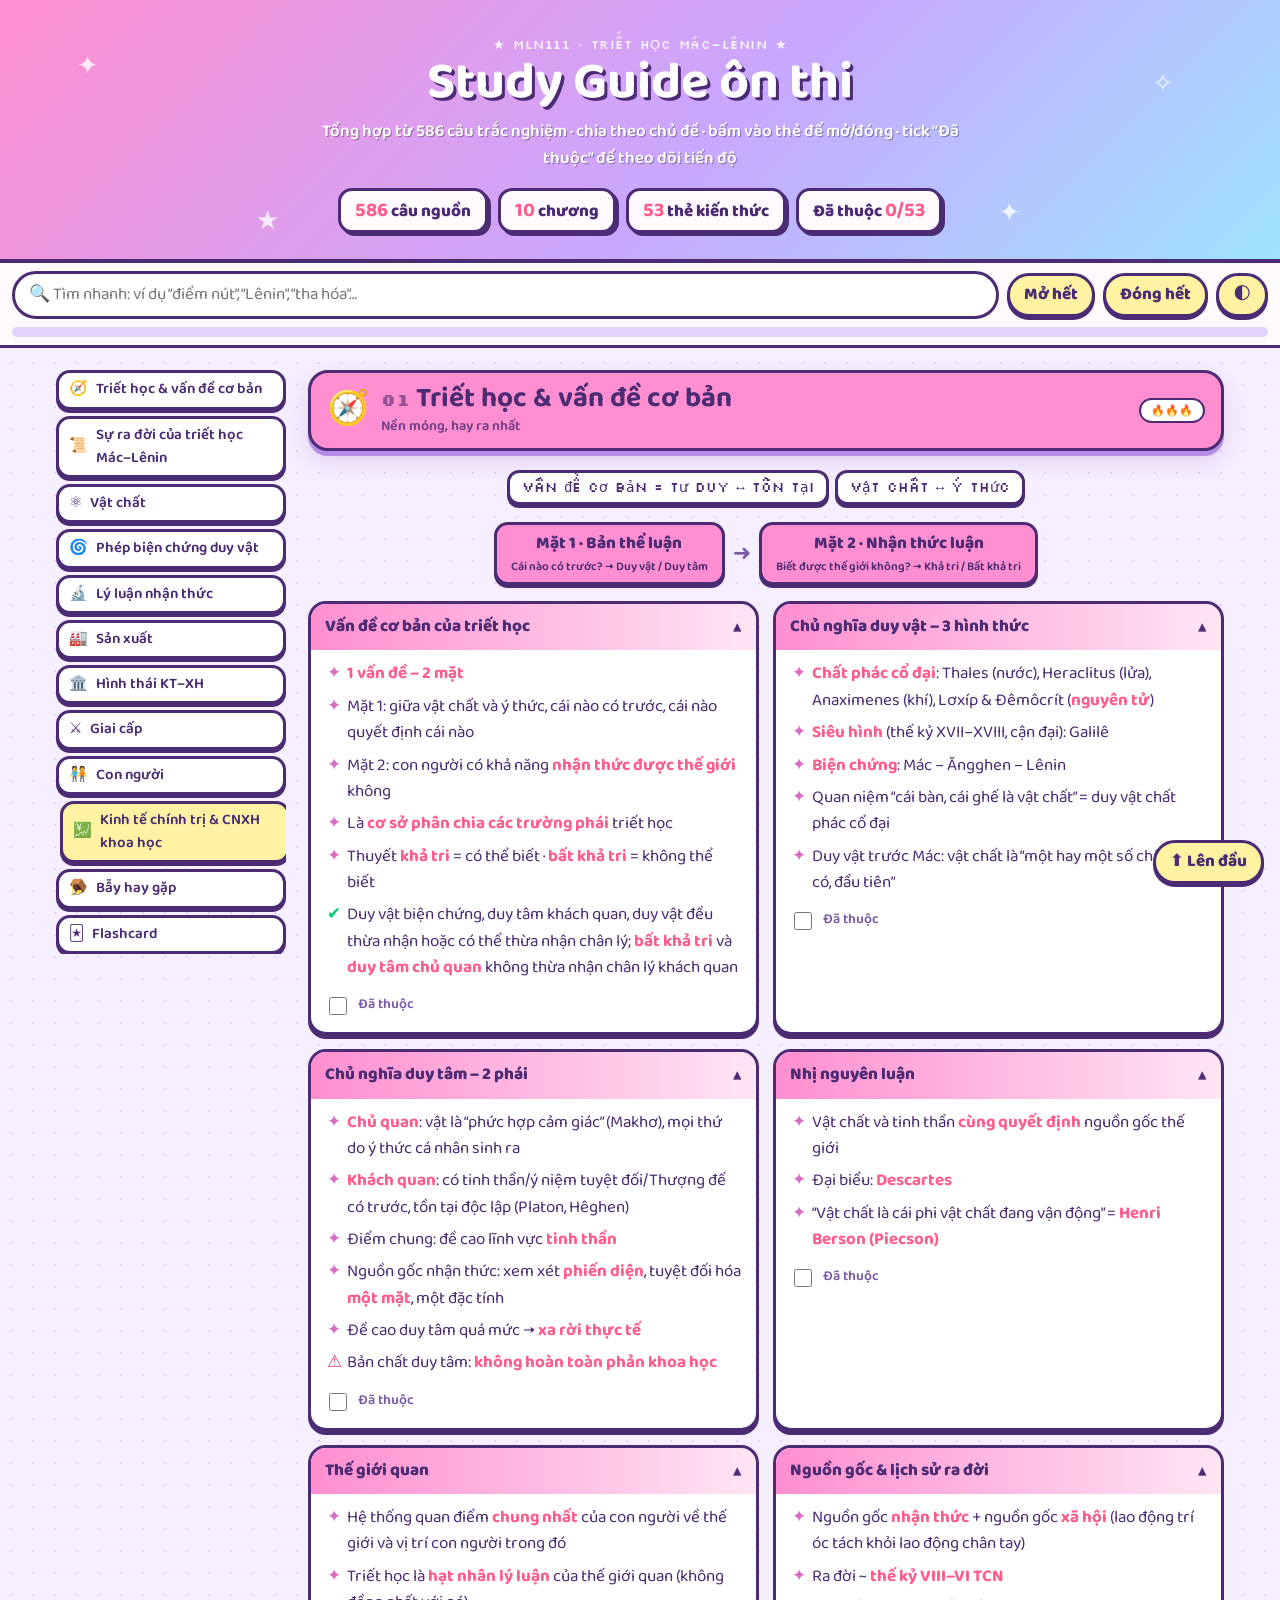
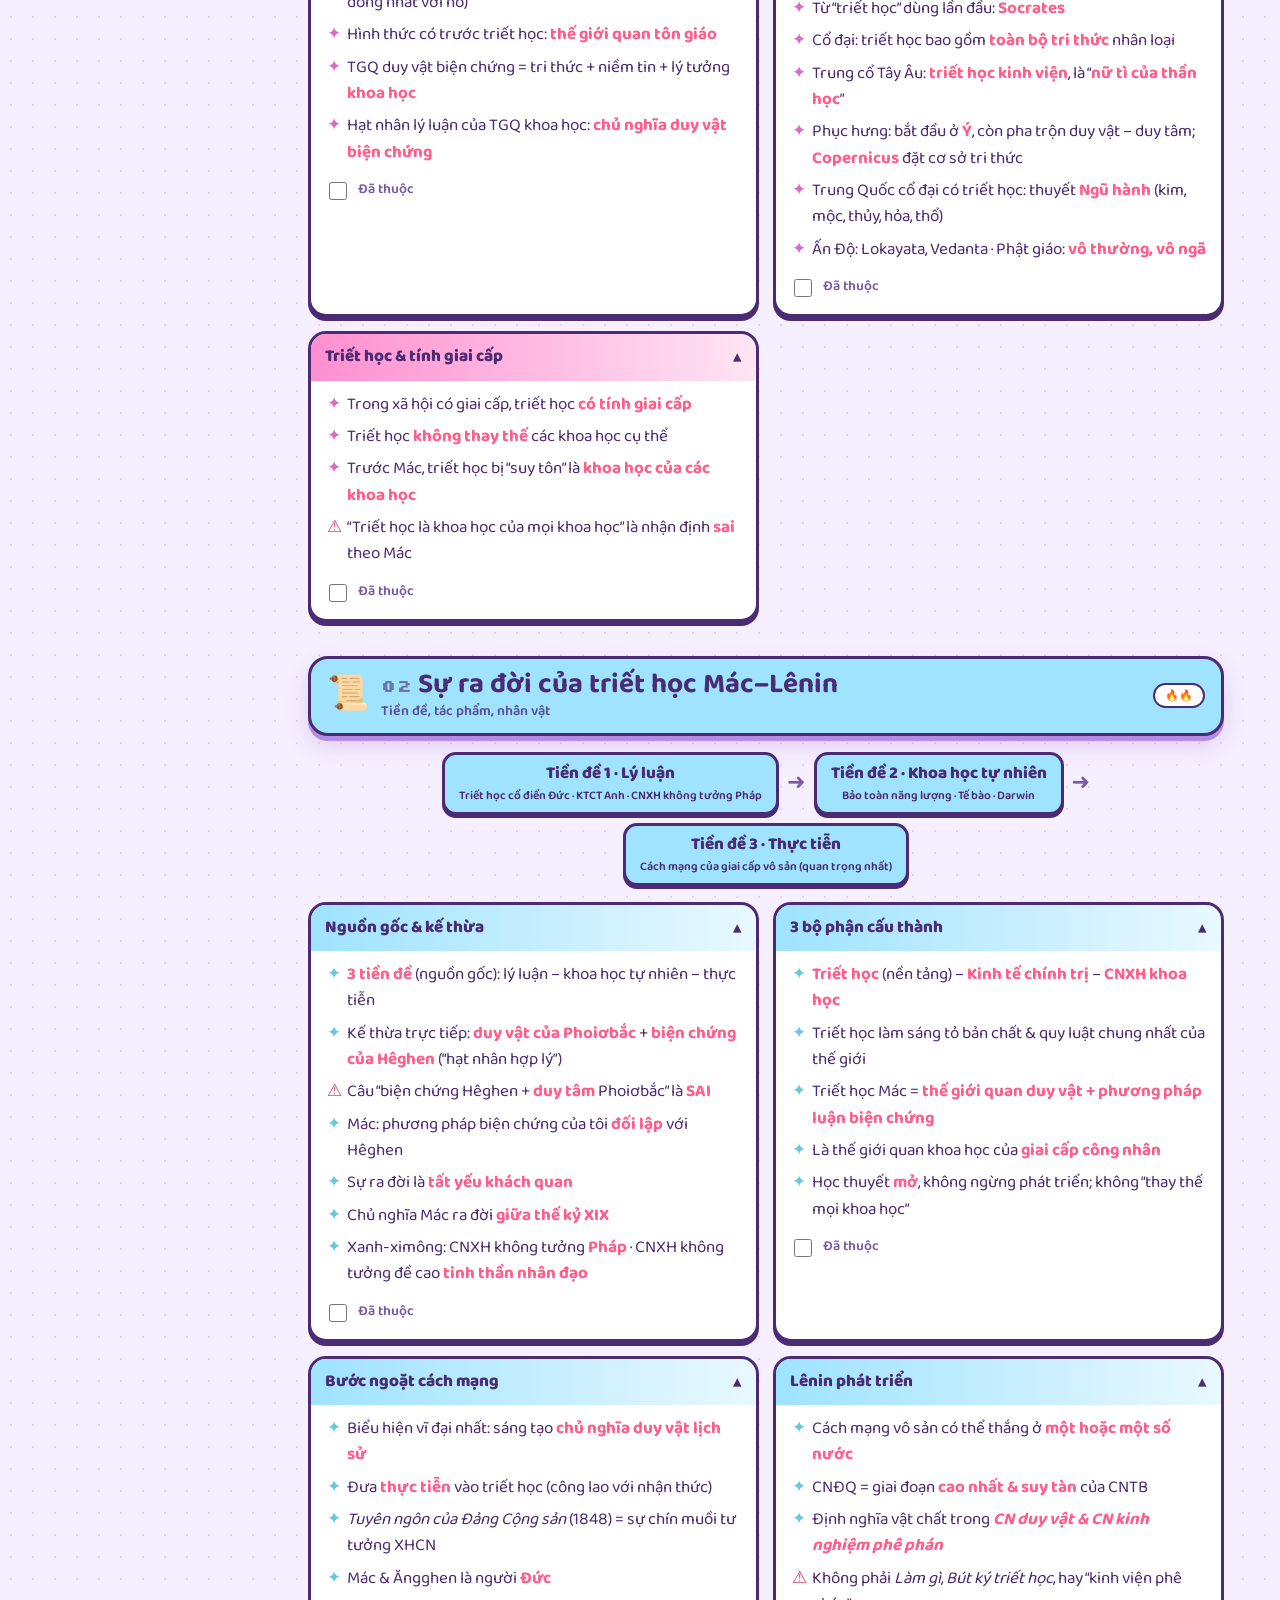
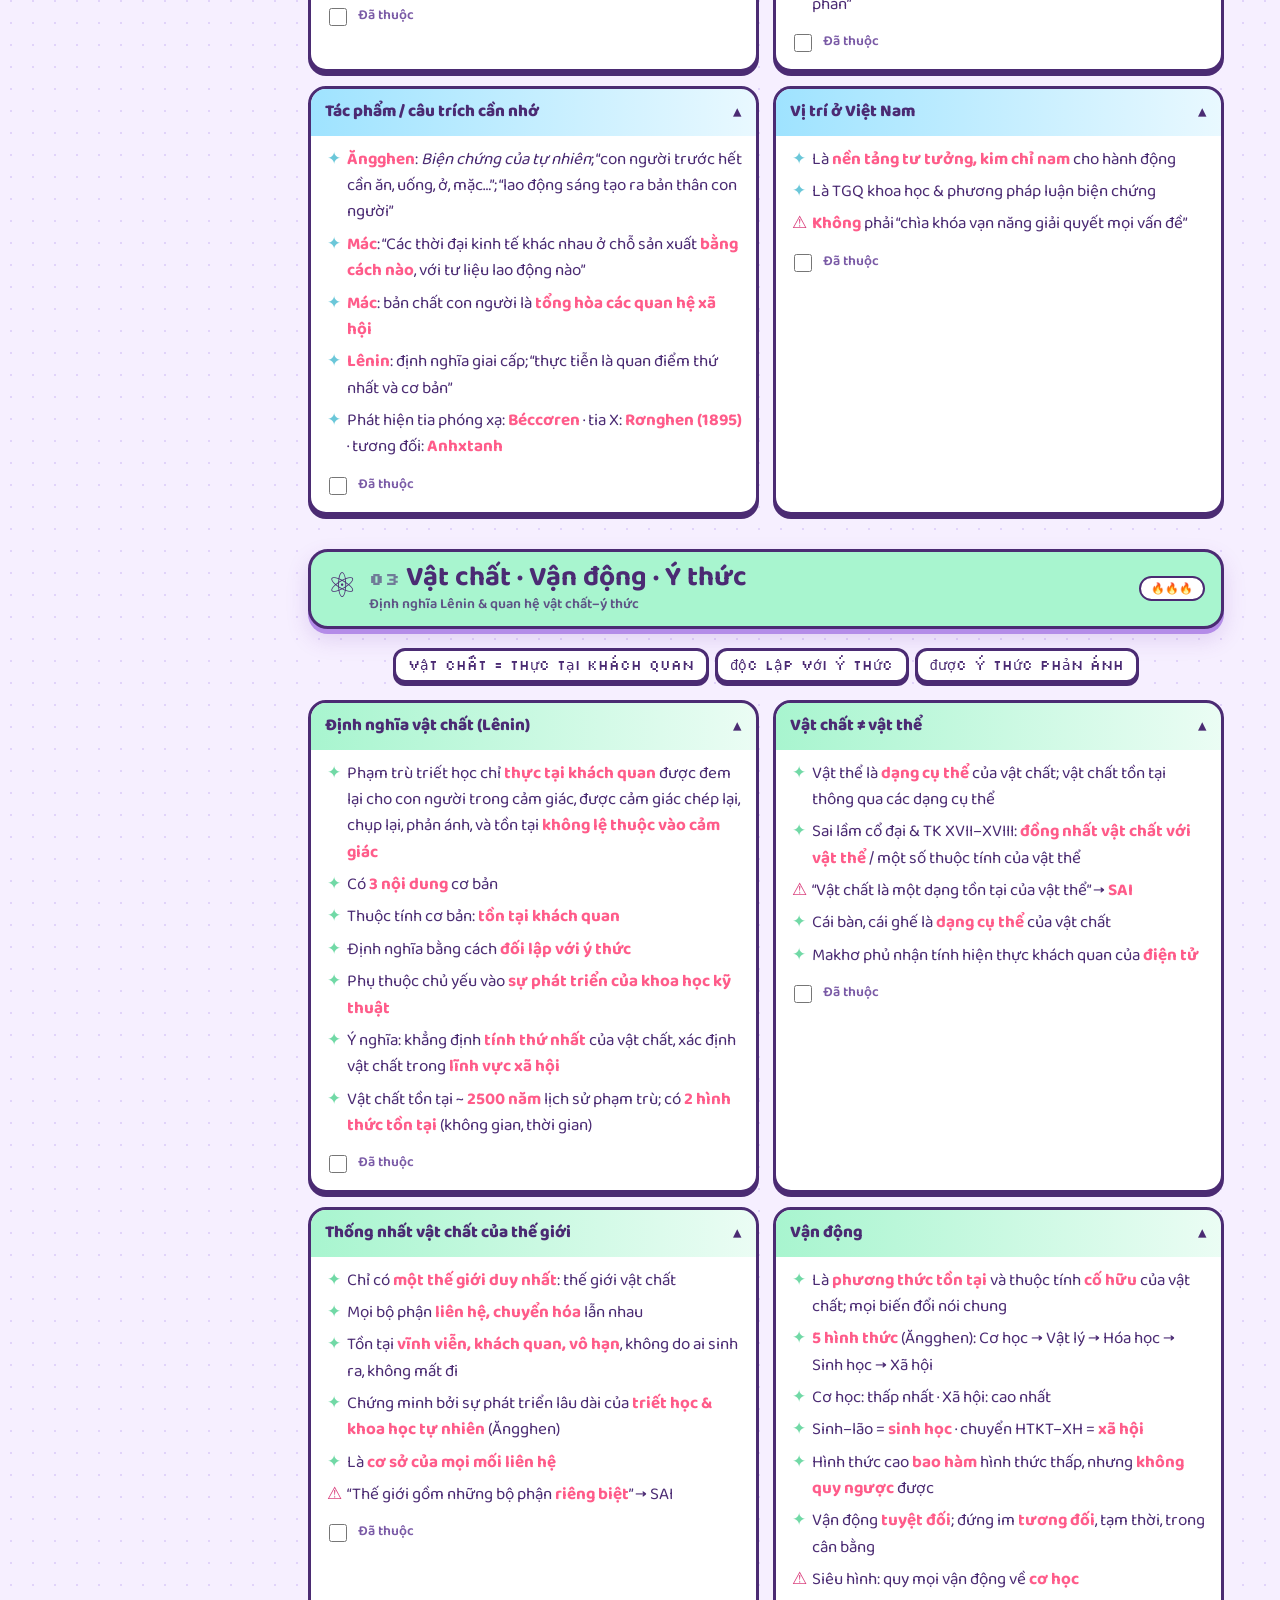
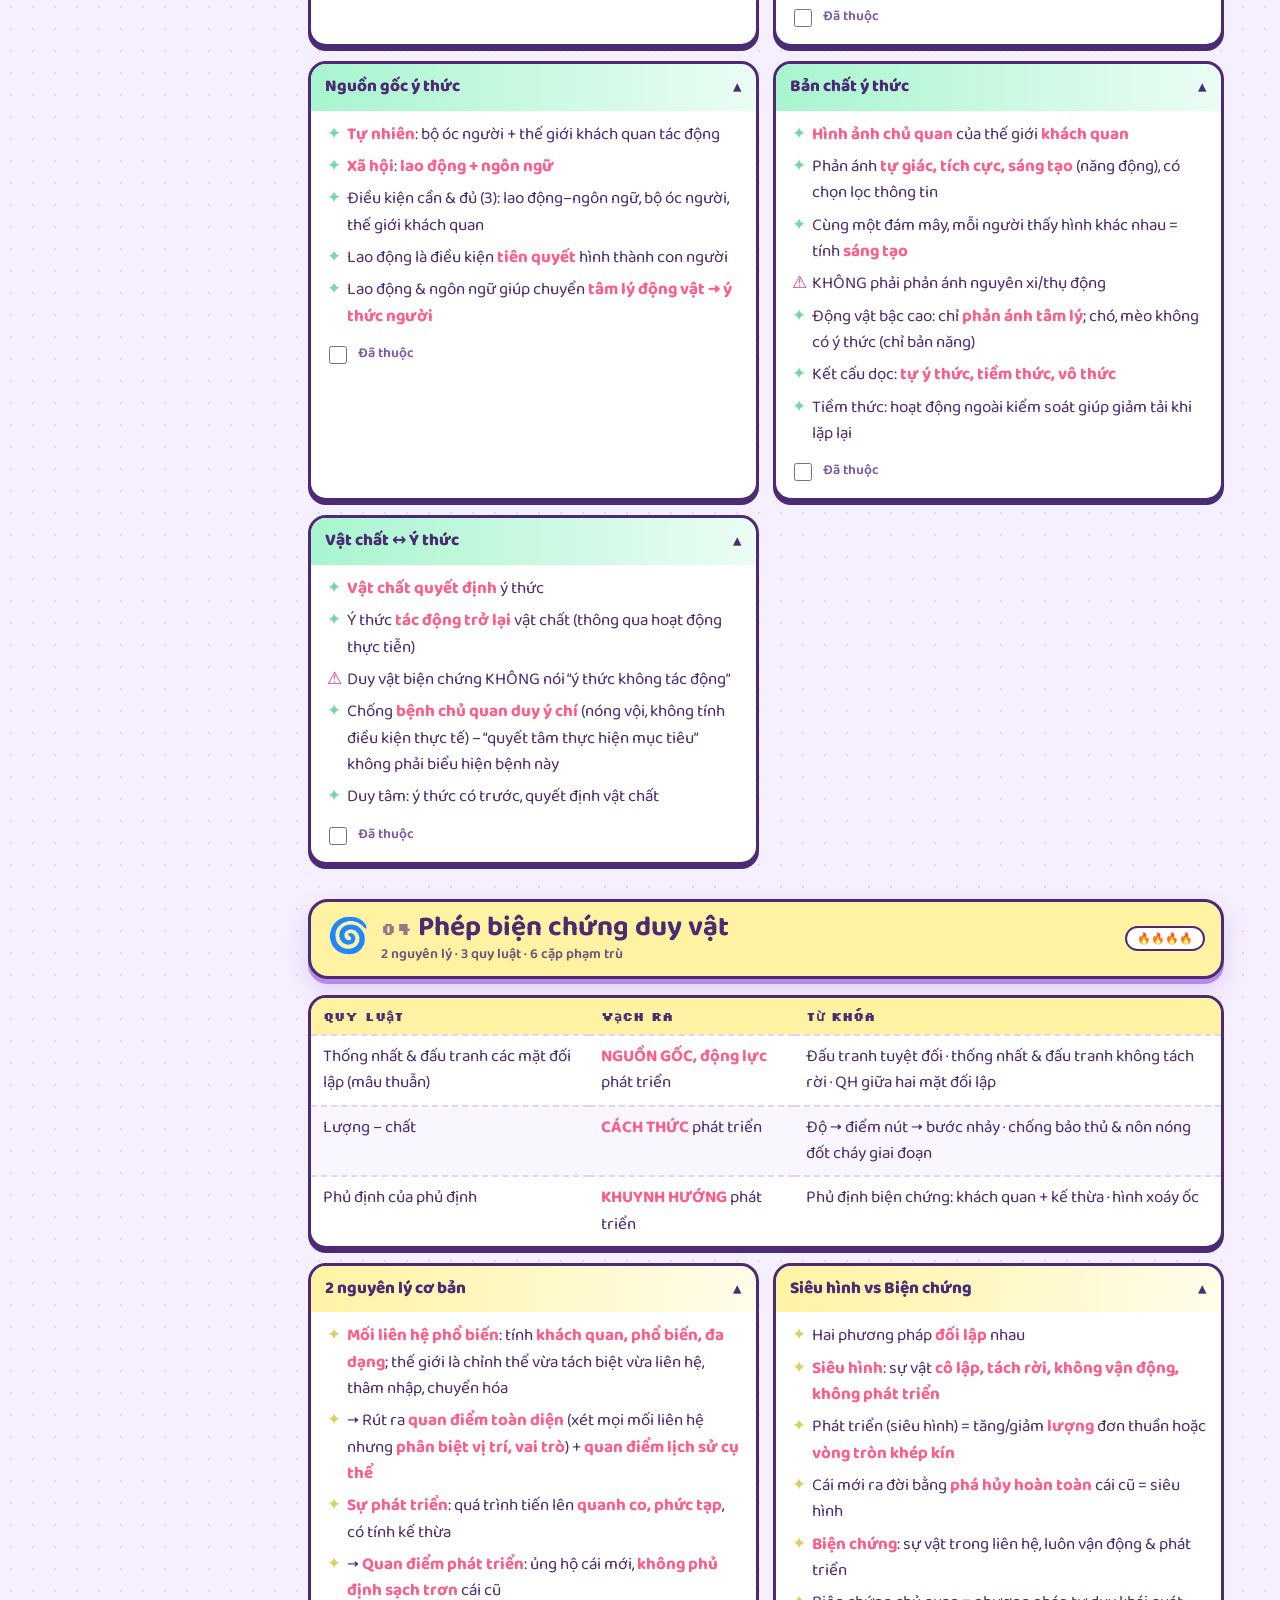
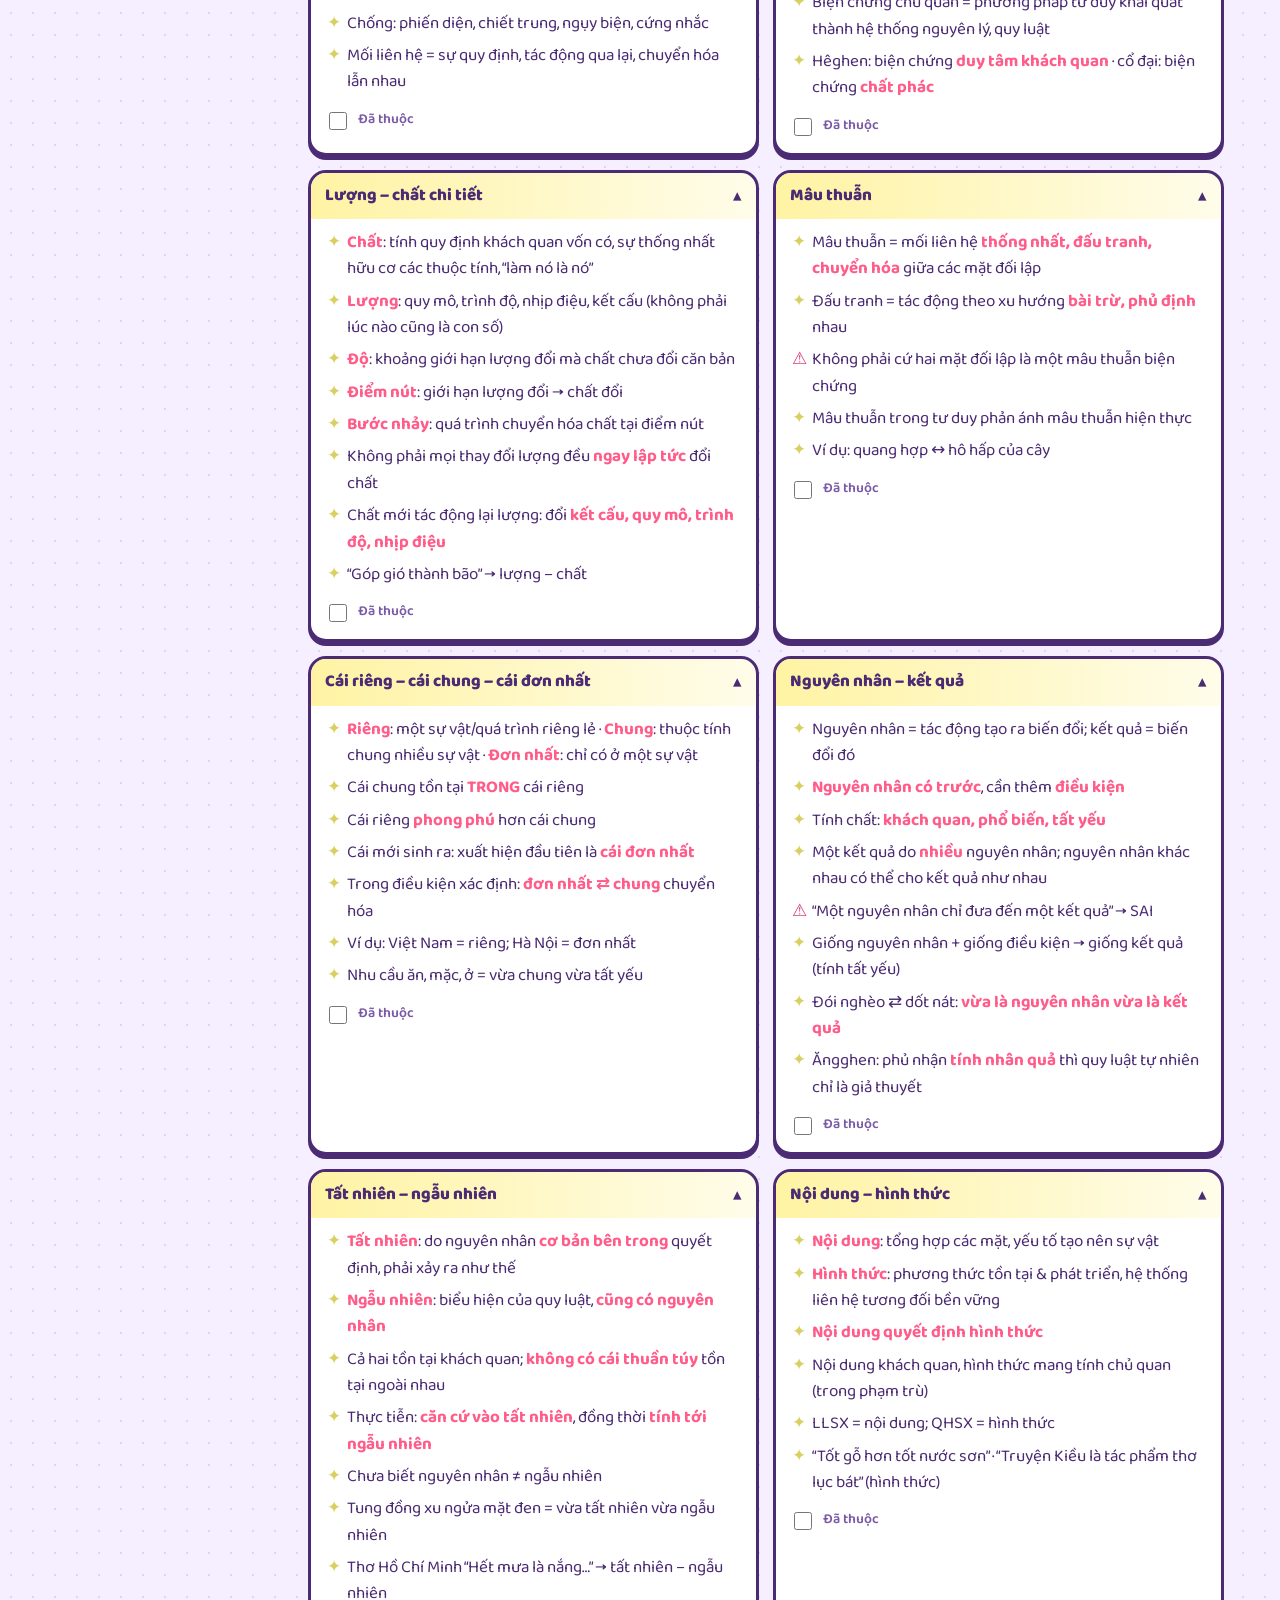
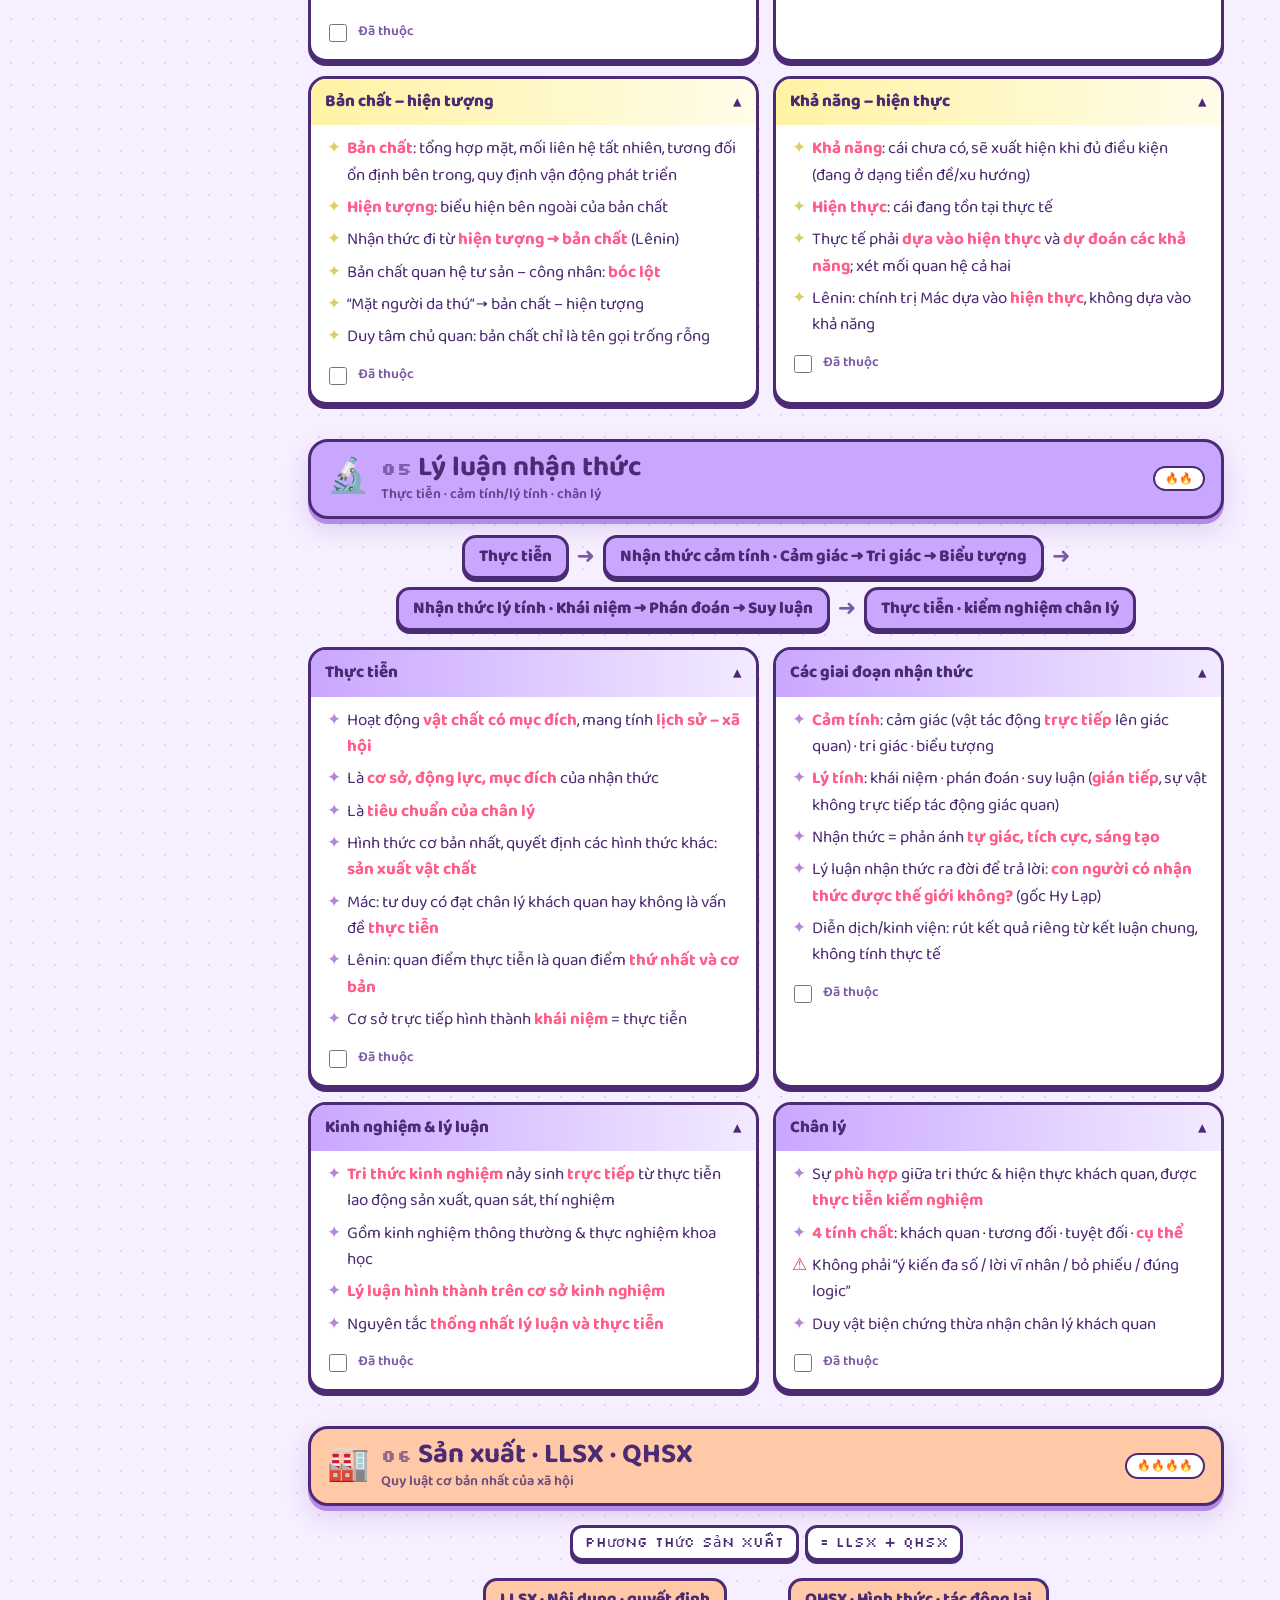
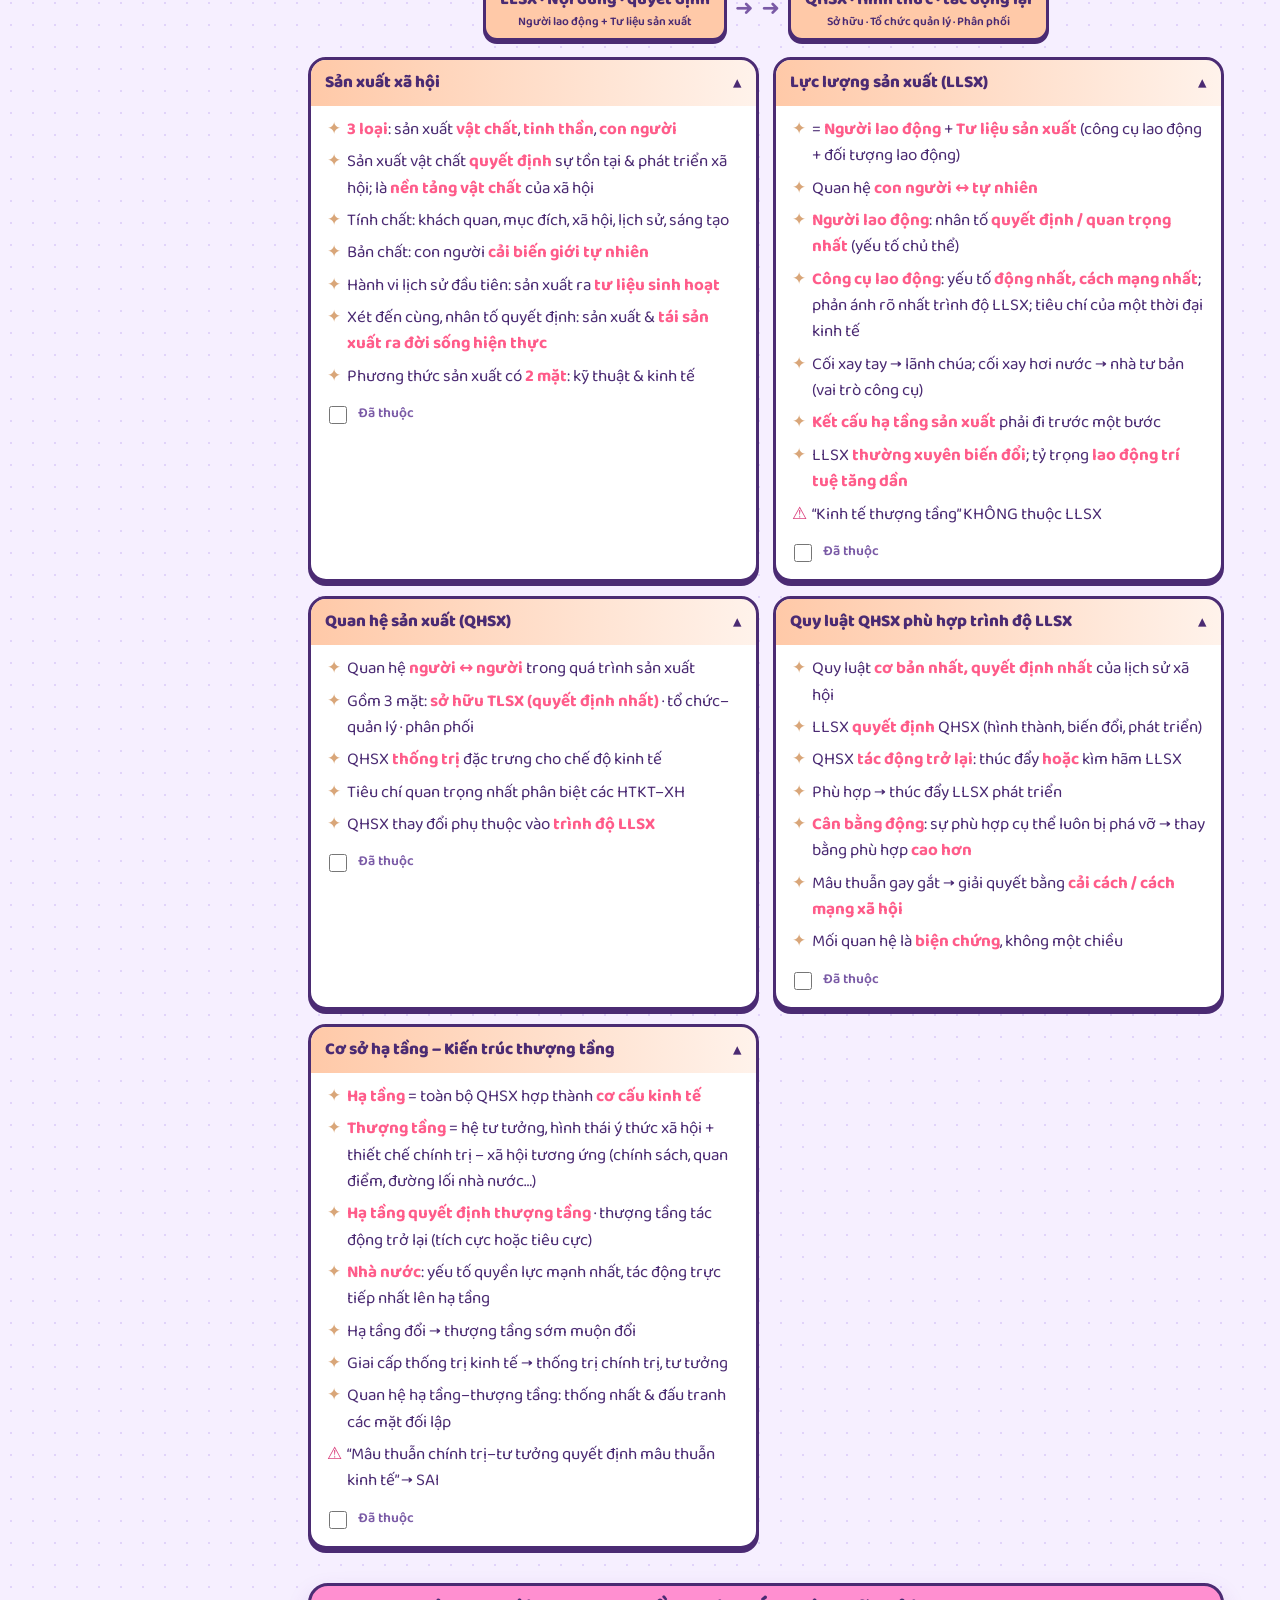
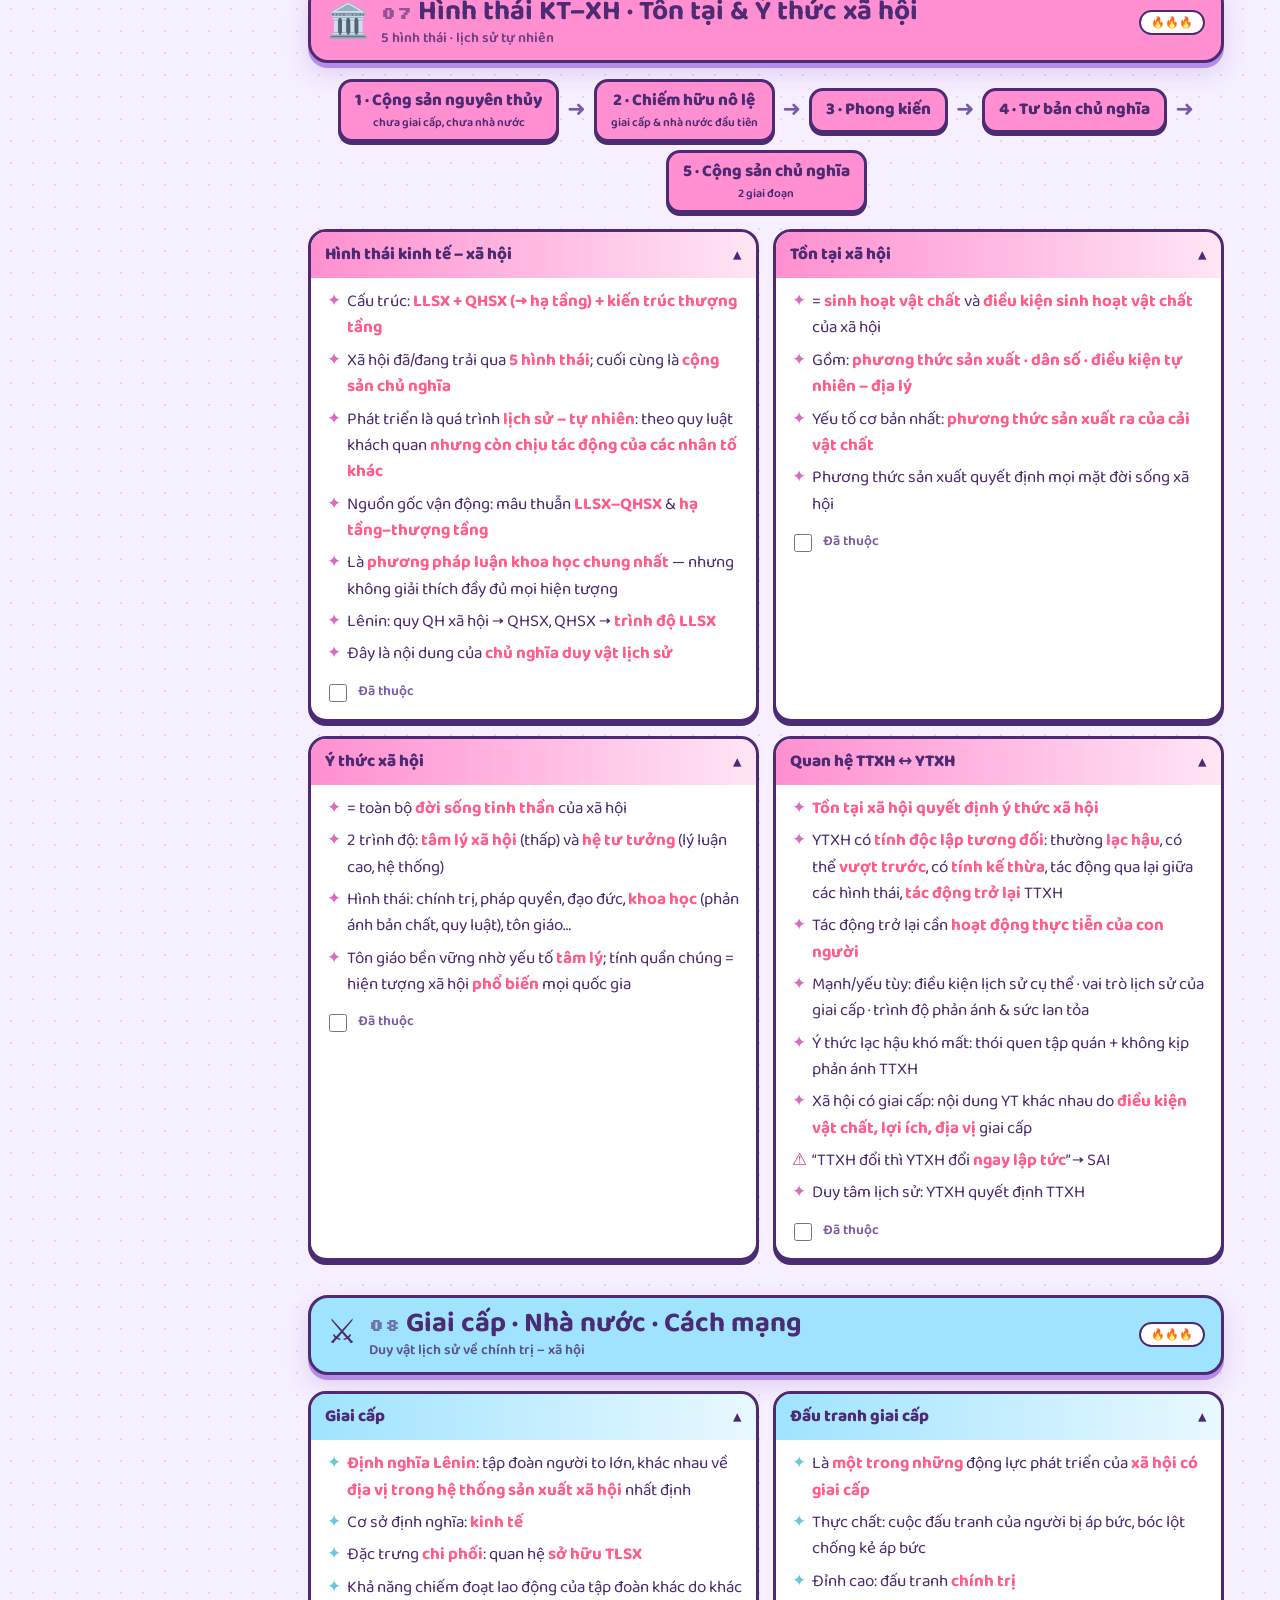
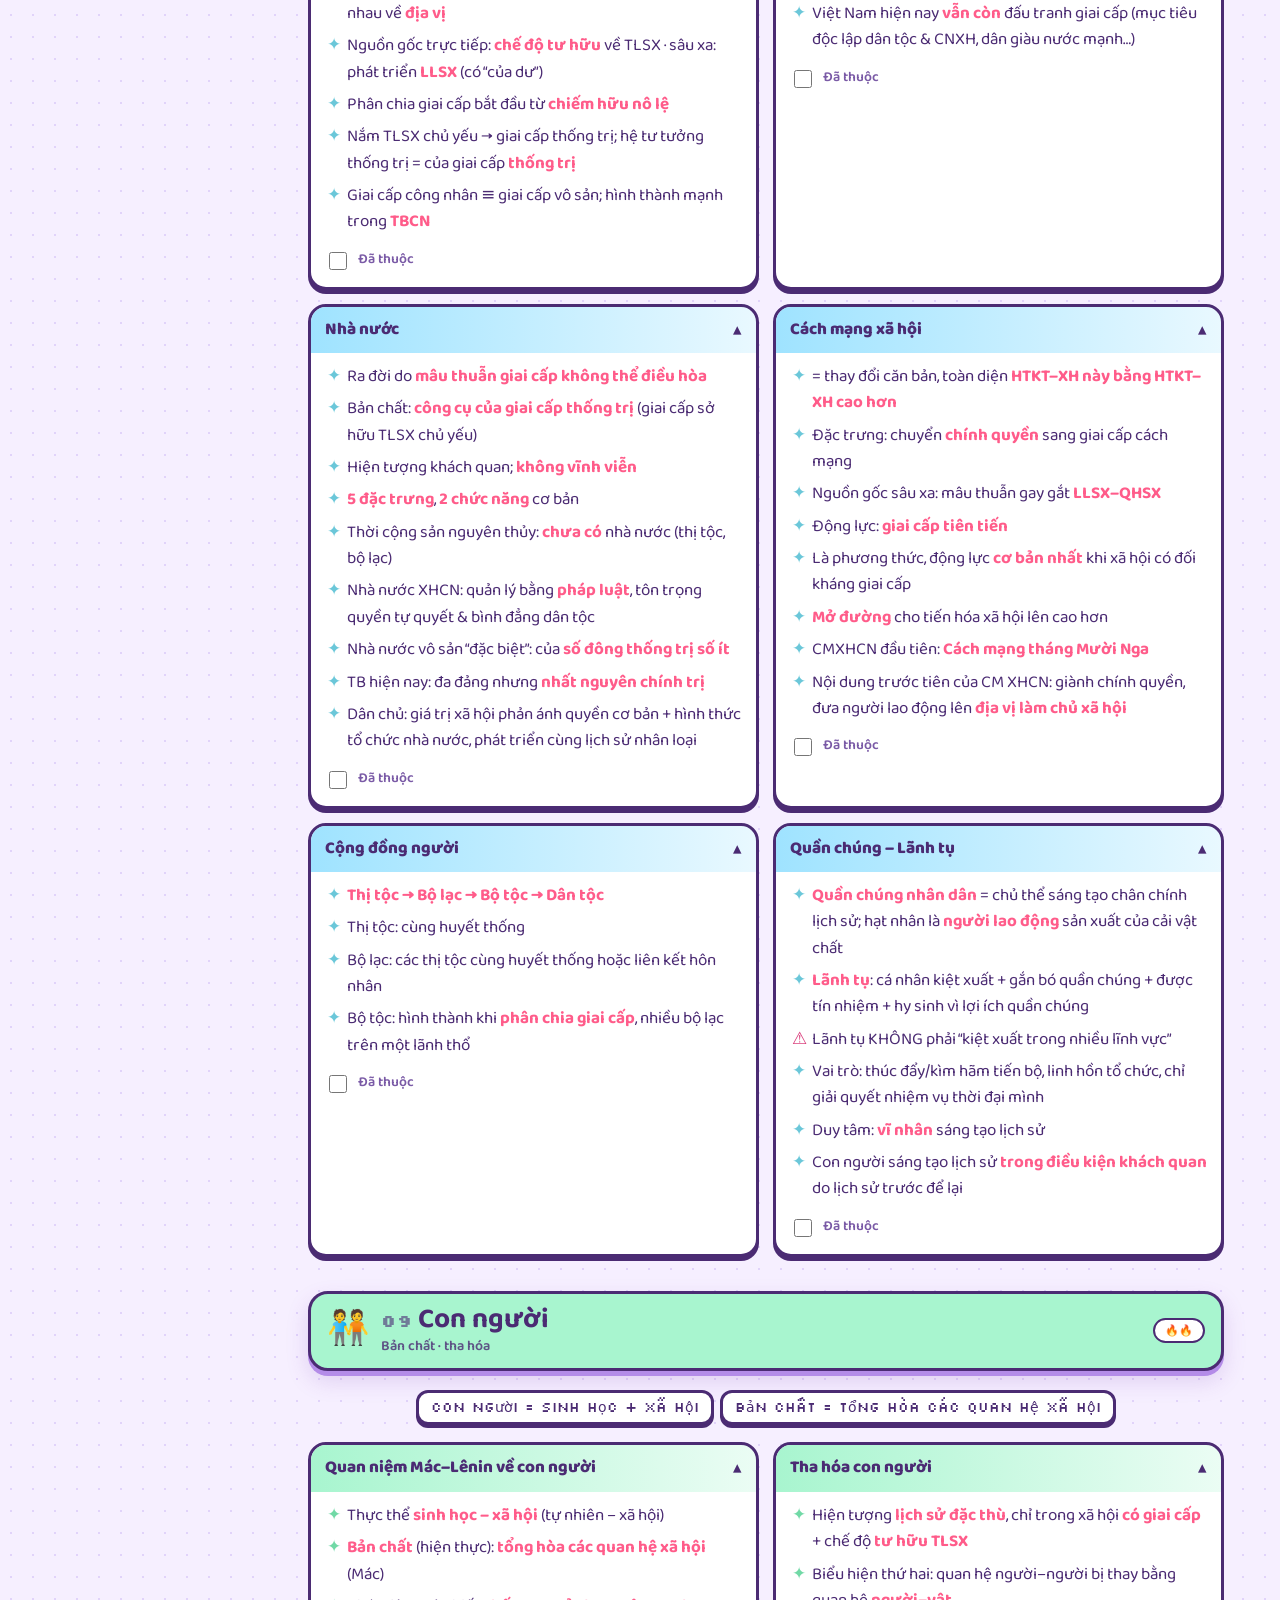
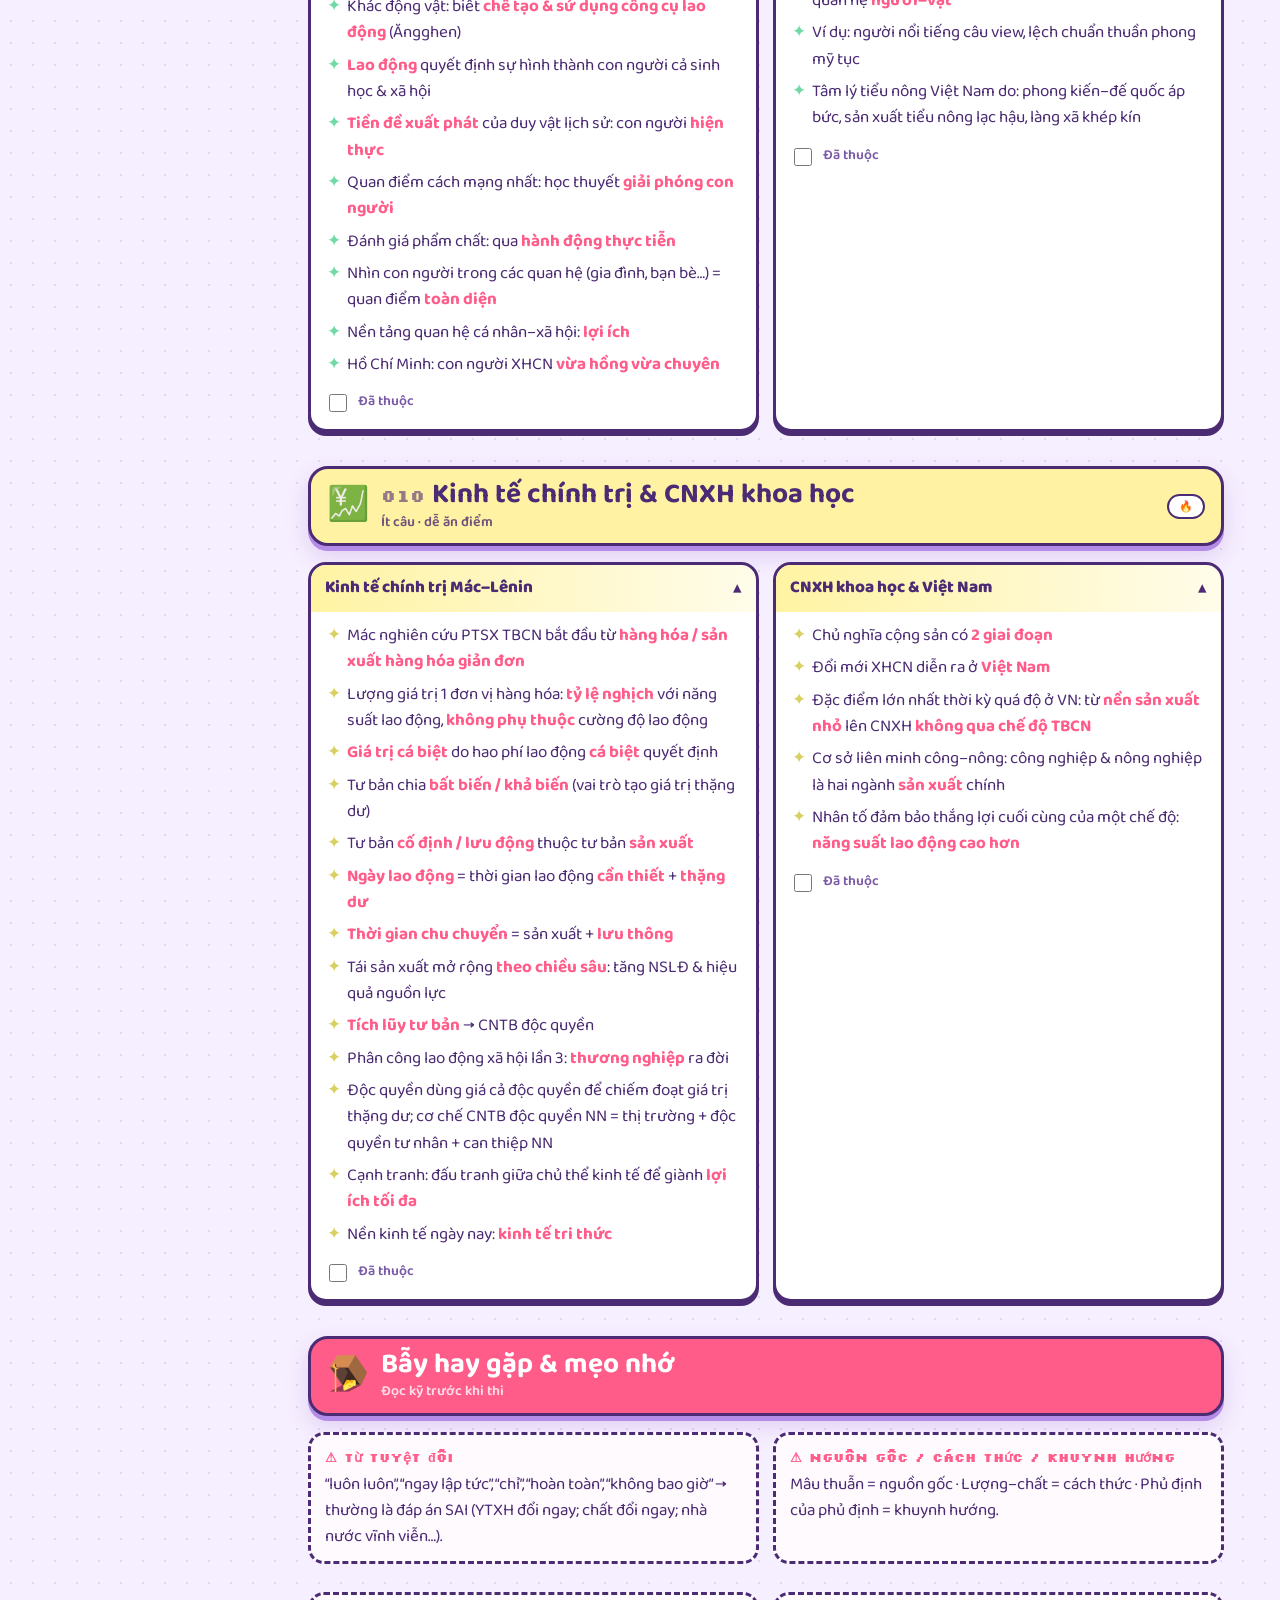
==== study-guide.html @ e9b29ae2 "Big Update" ====
<!doctype html>
<html lang="vi">
<head>
<meta charset="utf-8">
<meta name="viewport" content="width=device-width,initial-scale=1">
<title>MLN111 Study Guide</title>
<link rel="preconnect" href="https://fonts.googleapis.com">
<link href="https://fonts.googleapis.com/css2?family=Baloo+2:wght@400;600;800&family=Silkscreen:wght@400;700&display=swap" rel="stylesheet">
<style>
:root{
  --bg:#f6efff;--bg2:#fffafe;--card:#ffffff;--ink:#4b2b73;--ink2:#7a5aa6;--line:#e1d3fa;
  --pink:#ff8fd0;--lav:#c9a7ff;--sky:#9fe3ff;--mint:#a8f5cf;--lemon:#fff3a3;--peach:#ffc9a8;
  --ok:#3ddc97;--bad:#ff5c8a;--shadow:0 5px 0 #b48ce8,0 10px 22px rgba(120,60,180,.18);
  --hl:#fff0a8;
}
@media (prefers-color-scheme:dark){
  :root:not([data-theme="light"]){
    --bg:#150f2c;--bg2:#1d1544;--card:#241a52;--ink:#f1e8ff;--ink2:#b9a4e6;--line:#3b2d78;
    --pink:#ff3fa4;--lav:#8f5cff;--sky:#27e6ff;--mint:#2bff9e;--lemon:#ffcf5c;--peach:#ff9f6b;
    --shadow:0 5px 0 #5a38b8,0 10px 22px rgba(0,0,0,.4);--hl:#6b4d00;
  }
}
:root[data-theme="dark"]{
  --bg:#150f2c;--bg2:#1d1544;--card:#241a52;--ink:#f1e8ff;--ink2:#b9a4e6;--line:#3b2d78;
  --pink:#ff3fa4;--lav:#8f5cff;--sky:#27e6ff;--mint:#2bff9e;--lemon:#ffcf5c;--peach:#ff9f6b;
  --shadow:0 5px 0 #5a38b8,0 10px 22px rgba(0,0,0,.4);--hl:#6b4d00;
}
*{box-sizing:border-box}
html{scroll-behavior:smooth;scroll-padding-top:80px}
body{margin:0;background:var(--bg);color:var(--ink);font-family:"Baloo 2",system-ui,sans-serif;font-size:17px;line-height:1.55;
  background-image:radial-gradient(var(--line) 1.2px,transparent 1.2px);background-size:22px 22px}
.pix{font-family:"Silkscreen",monospace;letter-spacing:.5px}
header.hero{padding:34px 16px 26px;text-align:center;background:linear-gradient(135deg,var(--pink),var(--lav) 55%,var(--sky));color:#fff;border-bottom:4px solid var(--ink);position:relative;overflow:hidden}
header.hero h1{margin:0;font-size:clamp(28px,6vw,52px);text-shadow:3px 3px 0 var(--ink);line-height:1.1}
header.hero p{margin:8px auto 0;max-width:640px;text-shadow:1px 1px 0 rgba(0,0,0,.35);font-weight:600}
.stars span{position:absolute;font-size:26px;opacity:.8;animation:tw 3s ease-in-out infinite}
@keyframes tw{50%{transform:scale(1.4) rotate(20deg);opacity:.3}}
.stats{display:flex;gap:10px;justify-content:center;flex-wrap:wrap;margin-top:16px}
.stat{background:var(--bg2);color:var(--ink);border:3px solid var(--ink);border-radius:14px;padding:4px 14px;box-shadow:3px 3px 0 var(--ink);font-weight:800}
.stat b{font-size:20px}
.bar{position:sticky;top:0;z-index:20;background:var(--bg2);border-bottom:3px solid var(--ink);padding:8px 12px;display:flex;gap:8px;align-items:center;flex-wrap:wrap}
.bar input{flex:1;min-width:160px;padding:8px 14px;border-radius:999px;border:3px solid var(--ink);background:var(--card);color:var(--ink);font:inherit;outline:none}
.bar input:focus{box-shadow:0 0 0 3px var(--pink)}
.btn{border:3px solid var(--ink);background:var(--lemon);color:#4b2b73;border-radius:999px;padding:6px 14px;font:inherit;font-weight:800;cursor:pointer;box-shadow:0 3px 0 var(--ink)}
.btn:active{transform:translateY(3px);box-shadow:none}
.prog{height:10px;background:var(--line);border-radius:99px;overflow:hidden;flex-basis:100%}
.prog i{display:block;height:100%;width:0;background:linear-gradient(90deg,var(--mint),var(--sky));transition:width .4s}
.layout{max-width:1200px;margin:0 auto;display:grid;grid-template-columns:230px 1fr;gap:22px;padding:22px 16px 60px}
nav.toc{position:sticky;top:96px;align-self:start;max-height:calc(100vh - 120px);overflow:auto;display:flex;flex-direction:column;gap:6px}
nav.toc a{display:flex;gap:8px;align-items:center;text-decoration:none;color:var(--ink);background:var(--card);border:3px solid var(--ink);border-radius:14px;padding:5px 10px;font-weight:600;font-size:15px;box-shadow:0 3px 0 var(--ink);transition:.15s}
nav.toc a:hover,nav.toc a.on{transform:translateX(4px);background:var(--c,var(--pink));color:#4b2b73}
nav.toc .n{font-family:"Silkscreen",monospace;font-size:11px;opacity:.7}
.sec{margin-bottom:34px}
.sec-h{display:flex;align-items:center;gap:12px;padding:10px 16px;border:3px solid var(--ink);border-radius:20px;background:var(--c);color:#4b2b73;box-shadow:var(--shadow);margin-bottom:16px}
.sec-h .ic{font-size:34px}
.sec-h h2{margin:0;font-size:clamp(20px,3.4vw,28px);line-height:1.15}
.sec-h small{display:block;font-weight:600;opacity:.8}
.sec-h .heat{margin-left:auto;font-family:"Silkscreen",monospace;font-size:11px;background:#fff;border:2px solid var(--ink);border-radius:999px;padding:2px 10px;white-space:nowrap}
.grid{display:grid;grid-template-columns:repeat(auto-fill,minmax(310px,1fr));gap:14px}
.card{background:var(--card);border:3px solid var(--ink);border-radius:18px;padding:0;box-shadow:0 4px 0 var(--ink);overflow:hidden}
.card>summary{list-style:none;cursor:pointer;padding:10px 14px;font-weight:800;background:linear-gradient(90deg,var(--c),transparent 130%);color:#4b2b73;display:flex;gap:8px;align-items:center}
.card>summary::-webkit-details-marker{display:none}
.card>summary::after{content:"▾";margin-left:auto;transition:.2s}
.card[open]>summary::after{transform:rotate(180deg)}
.card .body{padding:8px 14px 14px}
.card.focus{animation:focus 1.6s ease-out 2}
@keyframes focus{30%{box-shadow:0 0 0 6px var(--pink),0 4px 0 var(--ink)}}
.card ul{margin:0;padding-left:0;list-style:none}
.card li{position:relative;padding:3px 0 3px 22px}
.card li::before{content:"✦";position:absolute;left:2px;color:var(--c);filter:saturate(1.6) brightness(.85)}
.card li.warn::before{content:"⚠";color:var(--bad)}
.card li.ok::before{content:"✔";color:var(--ok)}
.card li ul{margin-top:2px}
b{color:var(--bad)}
:root[data-theme="dark"] b{color:var(--lemon)}
@media (prefers-color-scheme:dark){:root:not([data-theme="light"]) b{color:var(--lemon)}}
mark{background:var(--hl);color:inherit;border-radius:4px;padding:0 2px}
.tag{display:inline-block;font-size:12px;font-weight:800;background:var(--c);color:#4b2b73;border:2px solid var(--ink);border-radius:999px;padding:0 8px;margin-right:2px}
.tbl{overflow:auto;border:3px solid var(--ink);border-radius:18px;box-shadow:0 4px 0 var(--ink);background:var(--card);margin-bottom:14px}
table{border-collapse:collapse;width:100%;min-width:560px}
th{background:var(--c);color:#4b2b73;text-align:left;padding:8px 12px;font-family:"Silkscreen",monospace;font-size:13px}
td{padding:8px 12px;border-top:2px dashed var(--line);vertical-align:top}
tr:nth-child(even) td{background:rgba(180,140,232,.08)}
.flow{display:flex;gap:8px;flex-wrap:wrap;align-items:center;justify-content:center;margin:6px 0 16px}
.node{background:var(--c);color:#4b2b73;border:3px solid var(--ink);border-radius:14px;padding:6px 14px;font-weight:800;box-shadow:0 3px 0 var(--ink);text-align:center}
.node small{display:block;font-weight:600;font-size:12px}
.arrow{font-size:22px;color:var(--ink2)}
.tip{border:3px dashed var(--ink);border-radius:16px;padding:10px 14px;background:var(--bg2);margin:0 0 14px}
.tip strong{font-family:"Silkscreen",monospace;font-size:13px;color:var(--bad)}
.eq{font-family:"Silkscreen",monospace;font-size:14px;text-align:center;margin:0 0 14px}
.eq span{display:inline-block;background:var(--card);border:3px solid var(--ink);border-radius:12px;padding:4px 12px;margin:3px;box-shadow:0 3px 0 var(--ink)}
.flash{display:grid;grid-template-columns:repeat(auto-fill,minmax(240px,1fr));gap:14px}
.fc{perspective:900px;height:150px;cursor:pointer}
.fc div{position:relative;width:100%;height:100%;transition:transform .5s;transform-style:preserve-3d}
.fc.flip div{transform:rotateY(180deg)}
.fc p{position:absolute;inset:0;margin:0;backface-visibility:hidden;display:flex;align-items:center;justify-content:center;text-align:center;padding:14px;border:3px solid var(--ink);border-radius:18px;box-shadow:0 4px 0 var(--ink);font-weight:800}
.fc .q{background:var(--sky);color:#4b2b73}
.fc .a{background:var(--mint);color:#4b2b73;transform:rotateY(180deg)}
.chk{display:flex;gap:8px;align-items:flex-start;margin:10px 0 0;font-size:14px;color:var(--ink2);font-weight:600}
.chk input{width:18px;height:18px;accent-color:var(--ok);margin-top:3px}
.done .card{opacity:.75}
.hide{display:none!important}
footer{text-align:center;padding:24px;color:var(--ink2);font-weight:600}
#top{position:fixed;right:16px;bottom:16px;z-index:30}
@media(max-width:860px){
  .layout{grid-template-columns:1fr}
  nav.toc{position:static;flex-direction:row;overflow-x:auto;max-height:none;padding-bottom:6px}
  nav.toc a{white-space:nowrap}
}
@media print{.bar,nav.toc,#top{display:none}.layout{display:block}.card{break-inside:avoid}details>*{display:block}}
</style>
</head>
<body>
<header class="hero">
  <div class="stars"><span style="left:6%;top:18%">✦</span><span style="left:90%;top:25%;animation-delay:.6s">✧</span><span style="left:20%;top:78%;animation-delay:1.2s">★</span><span style="left:78%;top:75%;animation-delay:1.8s">✦</span></div>
  <div class="pix" style="font-size:13px;opacity:.9">★ MLN111 · TRIẾT HỌC MÁC–LÊNIN ★</div>
  <h1>Study Guide ôn thi</h1>
  <p>Tổng hợp từ 586 câu trắc nghiệm · chia theo chủ đề · bấm vào thẻ để mở/đóng · tick “Đã thuộc” để theo dõi tiến độ</p>
  <div class="stats">
    <div class="stat"><b>586</b> câu nguồn</div>
    <div class="stat"><b id="nSec">0</b> chương</div>
    <div class="stat"><b id="nCard">0</b> thẻ kiến thức</div>
    <div class="stat">Đã thuộc <b id="nDone">0</b></div>
  </div>
</header>

<div class="bar">
  <input id="q" type="search" placeholder="🔍 Tìm nhanh: ví dụ “điểm nút”, “Lênin”, “tha hóa”…" aria-label="Tìm kiếm">
  <button class="btn" id="openAll">Mở hết</button>
  <button class="btn" id="closeAll">Đóng hết</button>
  <button class="btn" id="theme">🌓</button>
  <div class="prog"><i id="pb"></i></div>
</div>

<div class="layout">
  <nav class="toc" id="toc"></nav>
  <main id="main"></main>
</div>
<footer>Làm từ <code>Quiz_MLN111_Cleaned.md</code> · Học vui, thi đỗ ✦</footer>
<button class="btn" id="top" onclick="scrollTo({top:0})">⬆ Lên đầu</button>

<script>
/* Markup trong chuỗi: **đậm/nhấn mạnh** ; dòng bắt đầu "!" = cảnh báo/bẫy ; "+" = điểm chắc chắn */
const COLORS=['var(--pink)','var(--sky)','var(--mint)','var(--lemon)','var(--lav)','var(--peach)'];
const S=[
{id:'tc',ic:'🧭',t:'Triết học & vấn đề cơ bản',sub:'Nền móng, hay ra nhất',heat:'🔥🔥🔥',
 eq:['Vấn đề cơ bản = Tư duy ↔ Tồn tại','Vật chất ↔ Ý thức'],
 flow:[['Mặt 1','Bản thể luận','Cái nào có trước? → Duy vật / Duy tâm'],['Mặt 2','Nhận thức luận','Biết được thế giới không? → Khả tri / Bất khả tri']],
 cards:[
 ['Vấn đề cơ bản của triết học',['**1 vấn đề – 2 mặt**','Mặt 1: giữa vật chất và ý thức, cái nào có trước, cái nào quyết định cái nào','Mặt 2: con người có khả năng **nhận thức được thế giới** không','Là **cơ sở phân chia các trường phái** triết học','Thuyết **khả tri** = có thể biết · **bất khả tri** = không thể biết','+Duy vật biện chứng, duy tâm khách quan, duy vật đều thừa nhận hoặc có thể thừa nhận chân lý; **bất khả tri** và **duy tâm chủ quan** không thừa nhận chân lý khách quan']],
 ['Chủ nghĩa duy vật – 3 hình thức',['**Chất phác cổ đại**: Thales (nước), Heraclitus (lửa), Anaximenes (khí), Lơxíp & Đêmôcrít (**nguyên tử**)','**Siêu hình** (thế kỷ XVII–XVIII, cận đại): Galilê','**Biện chứng**: Mác – Ăngghen – Lênin','Quan niệm “cái bàn, cái ghế là vật chất” = duy vật chất phác cổ đại','Duy vật trước Mác: vật chất là “một hay một số chất tự có, đầu tiên”']],
 ['Chủ nghĩa duy tâm – 2 phái',['**Chủ quan**: vật là “phức hợp cảm giác” (Makhơ), mọi thứ do ý thức cá nhân sinh ra','**Khách quan**: có tinh thần/ý niệm tuyệt đối/Thượng đế có trước, tồn tại độc lập (Platon, Hêghen)','Điểm chung: đề cao lĩnh vực **tinh thần**','Nguồn gốc nhận thức: xem xét **phiến diện**, tuyệt đối hóa **một mặt**, một đặc tính','Đề cao duy tâm quá mức → **xa rời thực tế**','!Bản chất duy tâm: **không hoàn toàn phản khoa học**']],
 ['Nhị nguyên luận',['Vật chất và tinh thần **cùng quyết định** nguồn gốc thế giới','Đại biểu: **Descartes**','“Vật chất là cái phi vật chất đang vận động” = **Henri Berson (Piecson)**']],
 ['Thế giới quan',['Hệ thống quan điểm **chung nhất** của con người về thế giới và vị trí con người trong đó','Triết học là **hạt nhân lý luận** của thế giới quan (không đồng nhất với nó)','Hình thức có trước triết học: **thế giới quan tôn giáo**','TGQ duy vật biện chứng = tri thức + niềm tin + lý tưởng **khoa học**','Hạt nhân lý luận của TGQ khoa học: **chủ nghĩa duy vật biện chứng**']],
 ['Nguồn gốc & lịch sử ra đời',['Nguồn gốc **nhận thức** + nguồn gốc **xã hội** (lao động trí óc tách khỏi lao động chân tay)','Ra đời ~ **thế kỷ VIII–VI TCN**','Từ “triết học” dùng lần đầu: **Socrates**','Cổ đại: triết học bao gồm **toàn bộ tri thức** nhân loại','Trung cổ Tây Âu: **triết học kinh viện**, là “**nữ tì của thần học**”','Phục hưng: bắt đầu ở **Ý**, còn pha trộn duy vật – duy tâm; **Copernicus** đặt cơ sở tri thức','Trung Quốc cổ đại có triết học: thuyết **Ngũ hành** (kim, mộc, thủy, hỏa, thổ)','Ấn Độ: Lokayata, Vedanta · Phật giáo: **vô thường, vô ngã**']],
 ['Triết học & tính giai cấp',['Trong xã hội có giai cấp, triết học **có tính giai cấp**','Triết học **không thay thế** các khoa học cụ thể','Trước Mác, triết học bị “suy tôn” là **khoa học của các khoa học**','!“Triết học là khoa học của mọi khoa học” là nhận định **sai** theo Mác']]
 ]},
{id:'mac',ic:'📜',t:'Sự ra đời của triết học Mác–Lênin',sub:'Tiền đề, tác phẩm, nhân vật',heat:'🔥🔥',
 flow:[['Tiền đề 1','Lý luận','Triết học cổ điển Đức · KTCT Anh · CNXH không tưởng Pháp'],['Tiền đề 2','Khoa học tự nhiên','Bảo toàn năng lượng · Tế bào · Darwin'],['Tiền đề 3','Thực tiễn','Cách mạng của giai cấp vô sản (quan trọng nhất)']],
 cards:[
 ['Nguồn gốc & kế thừa',['**3 tiền đề** (nguồn gốc): lý luận – khoa học tự nhiên – thực tiễn','Kế thừa trực tiếp: **duy vật của Phoiơbắc** + **biện chứng của Hêghen** (“hạt nhân hợp lý”)','!Câu “biện chứng Hêghen + **duy tâm** Phoiơbắc” là **SAI**','Mác: phương pháp biện chứng của tôi **đối lập** với Hêghen','Sự ra đời là **tất yếu khách quan**','Chủ nghĩa Mác ra đời **giữa thế kỷ XIX**','Xanh-ximông: CNXH không tưởng **Pháp** · CNXH không tưởng đề cao **tinh thần nhân đạo**']],
 ['3 bộ phận cấu thành',['**Triết học** (nền tảng) – **Kinh tế chính trị** – **CNXH khoa học**','Triết học làm sáng tỏ bản chất & quy luật chung nhất của thế giới','Triết học Mác = **thế giới quan duy vật + phương pháp luận biện chứng**','Là thế giới quan khoa học của **giai cấp công nhân**','Học thuyết **mở**, không ngừng phát triển; không “thay thế mọi khoa học”']],
 ['Bước ngoặt cách mạng',['Biểu hiện vĩ đại nhất: sáng tạo **chủ nghĩa duy vật lịch sử**','Đưa **thực tiễn** vào triết học (công lao với nhận thức)','*Tuyên ngôn của Đảng Cộng sản* (1848) = sự chín muồi tư tưởng XHCN','Mác & Ăngghen là người **Đức**']],
 ['Lênin phát triển',['Cách mạng vô sản có thể thắng ở **một hoặc một số nước**','CNĐQ = giai đoạn **cao nhất & suy tàn** của CNTB','Định nghĩa vật chất trong ***CN duy vật & CN kinh nghiệm phê phán***','!Không phải *Làm gì*, *Bút ký triết học*, hay “kinh viện phê phán”']],
 ['Tác phẩm / câu trích cần nhớ',['**Ăngghen**: *Biện chứng của tự nhiên*; “con người trước hết cần ăn, uống, ở, mặc…”; “lao động sáng tạo ra bản thân con người”','**Mác**: “Các thời đại kinh tế khác nhau ở chỗ sản xuất **bằng cách nào**, với tư liệu lao động nào”','**Mác**: bản chất con người là **tổng hòa các quan hệ xã hội**','**Lênin**: định nghĩa giai cấp; “thực tiễn là quan điểm thứ nhất và cơ bản”','Phát hiện tia phóng xạ: **Béccơren** · tia X: **Rơnghen (1895)** · tương đối: **Anhxtanh**']],
 ['Vị trí ở Việt Nam',['Là **nền tảng tư tưởng, kim chỉ nam** cho hành động','Là TGQ khoa học & phương pháp luận biện chứng','!**Không** phải “chìa khóa vạn năng giải quyết mọi vấn đề”']]
 ]},
{id:'vc',ic:'⚛️',t:'Vật chất · Vận động · Ý thức',sub:'Định nghĩa Lênin & quan hệ vật chất–ý thức',heat:'🔥🔥🔥',
 eq:['Vật chất = thực tại khách quan','độc lập với ý thức','được ý thức phản ánh'],
 cards:[
 ['Định nghĩa vật chất (Lênin)',['Phạm trù triết học chỉ **thực tại khách quan** được đem lại cho con người trong cảm giác, được cảm giác chép lại, chụp lại, phản ánh, và tồn tại **không lệ thuộc vào cảm giác**','Có **3 nội dung** cơ bản','Thuộc tính cơ bản: **tồn tại khách quan**','Định nghĩa bằng cách **đối lập với ý thức**','Phụ thuộc chủ yếu vào **sự phát triển của khoa học kỹ thuật**','Ý nghĩa: khẳng định **tính thứ nhất** của vật chất, xác định vật chất trong **lĩnh vực xã hội**','Vật chất tồn tại ~ **2500 năm** lịch sử phạm trù; có **2 hình thức tồn tại** (không gian, thời gian)']],
 ['Vật chất ≠ vật thể',['Vật thể là **dạng cụ thể** của vật chất; vật chất tồn tại thông qua các dạng cụ thể','Sai lầm cổ đại & TK XVII–XVIII: **đồng nhất vật chất với vật thể** / một số thuộc tính của vật thể','!“Vật chất là một dạng tồn tại của vật thể” → **SAI**','Cái bàn, cái ghế là **dạng cụ thể** của vật chất','Makhơ phủ nhận tính hiện thực khách quan của **điện tử**']],
 ['Thống nhất vật chất của thế giới',['Chỉ có **một thế giới duy nhất**: thế giới vật chất','Mọi bộ phận **liên hệ, chuyển hóa** lẫn nhau','Tồn tại **vĩnh viễn, khách quan, vô hạn**, không do ai sinh ra, không mất đi','Chứng minh bởi sự phát triển lâu dài của **triết học & khoa học tự nhiên** (Ăngghen)','Là **cơ sở của mọi mối liên hệ**','!“Thế giới gồm những bộ phận **riêng biệt**” → SAI']],
 ['Vận động',['Là **phương thức tồn tại** và thuộc tính **cố hữu** của vật chất; mọi biến đổi nói chung','**5 hình thức** (Ăngghen): Cơ học → Vật lý → Hóa học → Sinh học → Xã hội','Cơ học: thấp nhất · Xã hội: cao nhất','Sinh–lão = **sinh học** · chuyển HTKT–XH = **xã hội**','Hình thức cao **bao hàm** hình thức thấp, nhưng **không quy ngược** được','Vận động **tuyệt đối**; đứng im **tương đối**, tạm thời, trong cân bằng','!Siêu hình: quy mọi vận động về **cơ học**']],
 ['Nguồn gốc ý thức',['**Tự nhiên**: bộ óc người + thế giới khách quan tác động','**Xã hội**: **lao động + ngôn ngữ**','Điều kiện cần & đủ (3): lao động–ngôn ngữ, bộ óc người, thế giới khách quan','Lao động là điều kiện **tiên quyết** hình thành con người','Lao động & ngôn ngữ giúp chuyển **tâm lý động vật → ý thức người**']],
 ['Bản chất ý thức',['**Hình ảnh chủ quan** của thế giới **khách quan**','Phản ánh **tự giác, tích cực, sáng tạo** (năng động), có chọn lọc thông tin','Cùng một đám mây, mỗi người thấy hình khác nhau = tính **sáng tạo**','!KHÔNG phải phản ánh nguyên xi/thụ động','Động vật bậc cao: chỉ **phản ánh tâm lý**; chó, mèo không có ý thức (chỉ bản năng)','Kết cấu dọc: **tự ý thức, tiềm thức, vô thức**','Tiềm thức: hoạt động ngoài kiểm soát giúp giảm tải khi lặp lại']],
 ['Vật chất ↔ Ý thức',['**Vật chất quyết định** ý thức','Ý thức **tác động trở lại** vật chất (thông qua hoạt động thực tiễn)','!Duy vật biện chứng KHÔNG nói “ý thức không tác động”','Chống **bệnh chủ quan duy ý chí** (nóng vội, không tính điều kiện thực tế) – “quyết tâm thực hiện mục tiêu” không phải biểu hiện bệnh này','Duy tâm: ý thức có trước, quyết định vật chất']]
 ]},
{id:'bc',ic:'🌀',t:'Phép biện chứng duy vật',sub:'2 nguyên lý · 3 quy luật · 6 cặp phạm trù',heat:'🔥🔥🔥🔥',
 table:{h:['Quy luật','Vạch ra','Từ khóa'],r:[
  ['Thống nhất & đấu tranh các mặt đối lập (mâu thuẫn)','**NGUỒN GỐC, động lực** phát triển','Đấu tranh tuyệt đối · thống nhất & đấu tranh không tách rời · QH giữa hai mặt đối lập'],
  ['Lượng – chất','**CÁCH THỨC** phát triển','Độ → điểm nút → bước nhảy · chống bảo thủ & nôn nóng đốt cháy giai đoạn'],
  ['Phủ định của phủ định','**KHUYNH HƯỚNG** phát triển','Phủ định biện chứng: khách quan + kế thừa · hình xoáy ốc']]},
 cards:[
 ['2 nguyên lý cơ bản',['**Mối liên hệ phổ biến**: tính **khách quan, phổ biến, đa dạng**; thế giới là chỉnh thể vừa tách biệt vừa liên hệ, thâm nhập, chuyển hóa','→ Rút ra **quan điểm toàn diện** (xét mọi mối liên hệ nhưng **phân biệt vị trí, vai trò**) + **quan điểm lịch sử cụ thể**','**Sự phát triển**: quá trình tiến lên **quanh co, phức tạp**, có tính kế thừa','→ **Quan điểm phát triển**: ủng hộ cái mới, **không phủ định sạch trơn** cái cũ','Chống: phiến diện, chiết trung, ngụy biện, cứng nhắc','Mối liên hệ = sự quy định, tác động qua lại, chuyển hóa lẫn nhau']],
 ['Siêu hình vs Biện chứng',['Hai phương pháp **đối lập** nhau','**Siêu hình**: sự vật **cô lập, tách rời, không vận động, không phát triển**','Phát triển (siêu hình) = tăng/giảm **lượng** đơn thuần hoặc **vòng tròn khép kín**','Cái mới ra đời bằng **phá hủy hoàn toàn** cái cũ = siêu hình','**Biện chứng**: sự vật trong liên hệ, luôn vận động & phát triển','Biện chứng chủ quan = phương pháp tư duy khái quát thành hệ thống nguyên lý, quy luật','Hêghen: biện chứng **duy tâm khách quan** · cổ đại: biện chứng **chất phác**']],
 ['Lượng – chất chi tiết',['**Chất**: tính quy định khách quan vốn có, sự thống nhất hữu cơ các thuộc tính, “làm nó là nó”','**Lượng**: quy mô, trình độ, nhịp điệu, kết cấu (không phải lúc nào cũng là con số)','**Độ**: khoảng giới hạn lượng đổi mà chất chưa đổi căn bản','**Điểm nút**: giới hạn lượng đổi → chất đổi','**Bước nhảy**: quá trình chuyển hóa chất tại điểm nút','Không phải mọi thay đổi lượng đều **ngay lập tức** đổi chất','Chất mới tác động lại lượng: đổi **kết cấu, quy mô, trình độ, nhịp điệu**','“Góp gió thành bão” → lượng – chất']],
 ['Mâu thuẫn',['Mâu thuẫn = mối liên hệ **thống nhất, đấu tranh, chuyển hóa** giữa các mặt đối lập','Đấu tranh = tác động theo xu hướng **bài trừ, phủ định** nhau','!Không phải cứ hai mặt đối lập là một mâu thuẫn biện chứng','Mâu thuẫn trong tư duy phản ánh mâu thuẫn hiện thực','Ví dụ: quang hợp ↔ hô hấp của cây']],
 ['Cái riêng – cái chung – cái đơn nhất',['**Riêng**: một sự vật/quá trình riêng lẻ · **Chung**: thuộc tính chung nhiều sự vật · **Đơn nhất**: chỉ có ở một sự vật','Cái chung tồn tại **TRONG** cái riêng','Cái riêng **phong phú** hơn cái chung','Cái mới sinh ra: xuất hiện đầu tiên là **cái đơn nhất**','Trong điều kiện xác định: **đơn nhất ⇄ chung** chuyển hóa','Ví dụ: Việt Nam = riêng; Hà Nội = đơn nhất','Nhu cầu ăn, mặc, ở = vừa chung vừa tất yếu']],
 ['Nguyên nhân – kết quả',['Nguyên nhân = tác động tạo ra biến đổi; kết quả = biến đổi đó','**Nguyên nhân có trước**, cần thêm **điều kiện**','Tính chất: **khách quan, phổ biến, tất yếu**','Một kết quả do **nhiều** nguyên nhân; nguyên nhân khác nhau có thể cho kết quả như nhau','!“Một nguyên nhân chỉ đưa đến một kết quả” → SAI','Giống nguyên nhân + giống điều kiện → giống kết quả (tính tất yếu)','Đói nghèo ⇄ dốt nát: **vừa là nguyên nhân vừa là kết quả**','Ăngghen: phủ nhận **tính nhân quả** thì quy luật tự nhiên chỉ là giả thuyết']],
 ['Tất nhiên – ngẫu nhiên',['**Tất nhiên**: do nguyên nhân **cơ bản bên trong** quyết định, phải xảy ra như thế','**Ngẫu nhiên**: biểu hiện của quy luật, **cũng có nguyên nhân**','Cả hai tồn tại khách quan; **không có cái thuần túy** tồn tại ngoài nhau','Thực tiễn: **căn cứ vào tất nhiên**, đồng thời **tính tới ngẫu nhiên**','Chưa biết nguyên nhân ≠ ngẫu nhiên','Tung đồng xu ngửa mặt đen = vừa tất nhiên vừa ngẫu nhiên','Thơ Hồ Chí Minh “Hết mưa là nắng…” → tất nhiên – ngẫu nhiên']],
 ['Nội dung – hình thức',['**Nội dung**: tổng hợp các mặt, yếu tố tạo nên sự vật','**Hình thức**: phương thức tồn tại & phát triển, hệ thống liên hệ tương đối bền vững','**Nội dung quyết định hình thức**','Nội dung khách quan, hình thức mang tính chủ quan (trong phạm trù)','LLSX = nội dung; QHSX = hình thức','“Tốt gỗ hơn tốt nước sơn” · “Truyện Kiều là tác phẩm thơ lục bát” (hình thức)']],
 ['Bản chất – hiện tượng',['**Bản chất**: tổng hợp mặt, mối liên hệ tất nhiên, tương đối ổn định bên trong, quy định vận động phát triển','**Hiện tượng**: biểu hiện bên ngoài của bản chất','Nhận thức đi từ **hiện tượng → bản chất** (Lênin)','Bản chất quan hệ tư sản – công nhân: **bóc lột**','“Mặt người da thú” → bản chất – hiện tượng','Duy tâm chủ quan: bản chất chỉ là tên gọi trống rỗng']],
 ['Khả năng – hiện thực',['**Khả năng**: cái chưa có, sẽ xuất hiện khi đủ điều kiện (đang ở dạng tiền đề/xu hướng)','**Hiện thực**: cái đang tồn tại thực tế','Thực tế phải **dựa vào hiện thực** và **dự đoán các khả năng**; xét mối quan hệ cả hai','Lênin: chính trị Mác dựa vào **hiện thực**, không dựa vào khả năng']]
 ]},
{id:'nt',ic:'🔬',t:'Lý luận nhận thức',sub:'Thực tiễn · cảm tính/lý tính · chân lý',heat:'🔥🔥',
 flow:[['Thực tiễn','',''],['Nhận thức cảm tính','Cảm giác → Tri giác → Biểu tượng',''],['Nhận thức lý tính','Khái niệm → Phán đoán → Suy luận',''],['Thực tiễn','kiểm nghiệm chân lý','']],
 cards:[
 ['Thực tiễn',['Hoạt động **vật chất có mục đích**, mang tính **lịch sử – xã hội**','Là **cơ sở, động lực, mục đích** của nhận thức','Là **tiêu chuẩn của chân lý**','Hình thức cơ bản nhất, quyết định các hình thức khác: **sản xuất vật chất**','Mác: tư duy có đạt chân lý khách quan hay không là vấn đề **thực tiễn**','Lênin: quan điểm thực tiễn là quan điểm **thứ nhất và cơ bản**','Cơ sở trực tiếp hình thành **khái niệm** = thực tiễn']],
 ['Các giai đoạn nhận thức',['**Cảm tính**: cảm giác (vật tác động **trực tiếp** lên giác quan) · tri giác · biểu tượng','**Lý tính**: khái niệm · phán đoán · suy luận (**gián tiếp**, sự vật không trực tiếp tác động giác quan)','Nhận thức = phản ánh **tự giác, tích cực, sáng tạo**','Lý luận nhận thức ra đời để trả lời: **con người có nhận thức được thế giới không?** (gốc Hy Lạp)','Diễn dịch/kinh viện: rút kết quả riêng từ kết luận chung, không tính thực tế']],
 ['Kinh nghiệm & lý luận',['**Tri thức kinh nghiệm** nảy sinh **trực tiếp** từ thực tiễn lao động sản xuất, quan sát, thí nghiệm','Gồm kinh nghiệm thông thường & thực nghiệm khoa học','**Lý luận hình thành trên cơ sở kinh nghiệm**','Nguyên tắc **thống nhất lý luận và thực tiễn**']],
 ['Chân lý',['Sự **phù hợp** giữa tri thức & hiện thực khách quan, được **thực tiễn kiểm nghiệm**','**4 tính chất**: khách quan · tương đối · tuyệt đối · **cụ thể**','!Không phải “ý kiến đa số / lời vĩ nhân / bỏ phiếu / đúng logic”','Duy vật biện chứng thừa nhận chân lý khách quan']]
 ]},
{id:'sx',ic:'🏭',t:'Sản xuất · LLSX · QHSX',sub:'Quy luật cơ bản nhất của xã hội',heat:'🔥🔥🔥🔥',
 eq:['Phương thức sản xuất','= LLSX + QHSX'],
 flow:[['LLSX','Nội dung · quyết định','Người lao động + Tư liệu sản xuất'],['⇄','',''],['QHSX','Hình thức · tác động lại','Sở hữu · Tổ chức quản lý · Phân phối']],
 cards:[
 ['Sản xuất xã hội',['**3 loại**: sản xuất **vật chất**, **tinh thần**, **con người**','Sản xuất vật chất **quyết định** sự tồn tại & phát triển xã hội; là **nền tảng vật chất** của xã hội','Tính chất: khách quan, mục đích, xã hội, lịch sử, sáng tạo','Bản chất: con người **cải biến giới tự nhiên**','Hành vi lịch sử đầu tiên: sản xuất ra **tư liệu sinh hoạt**','Xét đến cùng, nhân tố quyết định: sản xuất & **tái sản xuất ra đời sống hiện thực**','Phương thức sản xuất có **2 mặt**: kỹ thuật & kinh tế']],
 ['Lực lượng sản xuất (LLSX)',['= **Người lao động** + **Tư liệu sản xuất** (công cụ lao động + đối tượng lao động)','Quan hệ **con người ↔ tự nhiên**','**Người lao động**: nhân tố **quyết định / quan trọng nhất** (yếu tố chủ thể)','**Công cụ lao động**: yếu tố **động nhất, cách mạng nhất**; phản ánh rõ nhất trình độ LLSX; tiêu chí của một thời đại kinh tế','Cối xay tay → lãnh chúa; cối xay hơi nước → nhà tư bản (vai trò công cụ)','**Kết cấu hạ tầng sản xuất** phải đi trước một bước','LLSX **thường xuyên biến đổi**; tỷ trọng **lao động trí tuệ tăng dần**','!“Kinh tế thượng tầng” KHÔNG thuộc LLSX']],
 ['Quan hệ sản xuất (QHSX)',['Quan hệ **người ↔ người** trong quá trình sản xuất','Gồm 3 mặt: **sở hữu TLSX (quyết định nhất)** · tổ chức–quản lý · phân phối','QHSX **thống trị** đặc trưng cho chế độ kinh tế','Tiêu chí quan trọng nhất phân biệt các HTKT–XH','QHSX thay đổi phụ thuộc vào **trình độ LLSX**']],
 ['Quy luật QHSX phù hợp trình độ LLSX',['Quy luật **cơ bản nhất, quyết định nhất** của lịch sử xã hội','LLSX **quyết định** QHSX (hình thành, biến đổi, phát triển)','QHSX **tác động trở lại**: thúc đẩy **hoặc** kìm hãm LLSX','Phù hợp → thúc đẩy LLSX phát triển','**Cân bằng động**: sự phù hợp cụ thể luôn bị phá vỡ → thay bằng phù hợp **cao hơn**','Mâu thuẫn gay gắt → giải quyết bằng **cải cách / cách mạng xã hội**','Mối quan hệ là **biện chứng**, không một chiều']],
 ['Cơ sở hạ tầng – Kiến trúc thượng tầng',['**Hạ tầng** = toàn bộ QHSX hợp thành **cơ cấu kinh tế**','**Thượng tầng** = hệ tư tưởng, hình thái ý thức xã hội + thiết chế chính trị – xã hội tương ứng (chính sách, quan điểm, đường lối nhà nước…)','**Hạ tầng quyết định thượng tầng** · thượng tầng tác động trở lại (tích cực hoặc tiêu cực)','**Nhà nước**: yếu tố quyền lực mạnh nhất, tác động trực tiếp nhất lên hạ tầng','Hạ tầng đổi → thượng tầng sớm muộn đổi','Giai cấp thống trị kinh tế → thống trị chính trị, tư tưởng','Quan hệ hạ tầng–thượng tầng: thống nhất & đấu tranh các mặt đối lập','!“Mâu thuẫn chính trị–tư tưởng quyết định mâu thuẫn kinh tế” → SAI']]
 ]},
{id:'ht',ic:'🏛️',t:'Hình thái KT–XH · Tồn tại & Ý thức xã hội',sub:'5 hình thái · lịch sử tự nhiên',heat:'🔥🔥🔥',
 flow:[['1','Cộng sản nguyên thủy','chưa giai cấp, chưa nhà nước'],['2','Chiếm hữu nô lệ','giai cấp & nhà nước đầu tiên'],['3','Phong kiến',''],['4','Tư bản chủ nghĩa',''],['5','Cộng sản chủ nghĩa','2 giai đoạn']],
 cards:[
 ['Hình thái kinh tế – xã hội',['Cấu trúc: **LLSX + QHSX (→ hạ tầng) + kiến trúc thượng tầng**','Xã hội đã/đang trải qua **5 hình thái**; cuối cùng là **cộng sản chủ nghĩa**','Phát triển là quá trình **lịch sử – tự nhiên**: theo quy luật khách quan **nhưng còn chịu tác động của các nhân tố khác**','Nguồn gốc vận động: mâu thuẫn **LLSX–QHSX** & **hạ tầng–thượng tầng**','Là **phương pháp luận khoa học chung nhất** — nhưng không giải thích đầy đủ mọi hiện tượng','Lênin: quy QH xã hội → QHSX, QHSX → **trình độ LLSX**','Đây là nội dung của **chủ nghĩa duy vật lịch sử**']],
 ['Tồn tại xã hội',['= **sinh hoạt vật chất** và **điều kiện sinh hoạt vật chất** của xã hội','Gồm: **phương thức sản xuất · dân số · điều kiện tự nhiên – địa lý**','Yếu tố cơ bản nhất: **phương thức sản xuất ra của cải vật chất**','Phương thức sản xuất quyết định mọi mặt đời sống xã hội']],
 ['Ý thức xã hội',['= toàn bộ **đời sống tinh thần** của xã hội','2 trình độ: **tâm lý xã hội** (thấp) và **hệ tư tưởng** (lý luận cao, hệ thống)','Hình thái: chính trị, pháp quyền, đạo đức, **khoa học** (phản ánh bản chất, quy luật), tôn giáo…','Tôn giáo bền vững nhờ yếu tố **tâm lý**; tính quần chúng = hiện tượng xã hội **phổ biến** mọi quốc gia']],
 ['Quan hệ TTXH ↔ YTXH',['**Tồn tại xã hội quyết định ý thức xã hội**','YTXH có **tính độc lập tương đối**: thường **lạc hậu**, có thể **vượt trước**, có **tính kế thừa**, tác động qua lại giữa các hình thái, **tác động trở lại** TTXH','Tác động trở lại cần **hoạt động thực tiễn của con người**','Mạnh/yếu tùy: điều kiện lịch sử cụ thể · vai trò lịch sử của giai cấp · trình độ phản ánh & sức lan tỏa','Ý thức lạc hậu khó mất: thói quen tập quán + không kịp phản ánh TTXH','Xã hội có giai cấp: nội dung YT khác nhau do **điều kiện vật chất, lợi ích, địa vị** giai cấp','!“TTXH đổi thì YTXH đổi **ngay lập tức**” → SAI','Duy tâm lịch sử: YTXH quyết định TTXH']]
 ]},
{id:'gc',ic:'⚔️',t:'Giai cấp · Nhà nước · Cách mạng',sub:'Duy vật lịch sử về chính trị – xã hội',heat:'🔥🔥🔥',
 cards:[
 ['Giai cấp',['**Định nghĩa Lênin**: tập đoàn người to lớn, khác nhau về **địa vị trong hệ thống sản xuất xã hội** nhất định','Cơ sở định nghĩa: **kinh tế**','Đặc trưng **chi phối**: quan hệ **sở hữu TLSX**','Khả năng chiếm đoạt lao động của tập đoàn khác do khác nhau về **địa vị**','Nguồn gốc trực tiếp: **chế độ tư hữu** về TLSX · sâu xa: phát triển **LLSX** (có “của dư”)','Phân chia giai cấp bắt đầu từ **chiếm hữu nô lệ**','Nắm TLSX chủ yếu → giai cấp thống trị; hệ tư tưởng thống trị = của giai cấp **thống trị**','Giai cấp công nhân ≡ giai cấp vô sản; hình thành mạnh trong **TBCN**']],
 ['Đấu tranh giai cấp',['Là **một trong những** động lực phát triển của **xã hội có giai cấp**','Thực chất: cuộc đấu tranh của người bị áp bức, bóc lột chống kẻ áp bức','Đỉnh cao: đấu tranh **chính trị**','Việt Nam hiện nay **vẫn còn** đấu tranh giai cấp (mục tiêu độc lập dân tộc & CNXH, dân giàu nước mạnh…)']],
 ['Nhà nước',['Ra đời do **mâu thuẫn giai cấp không thể điều hòa**','Bản chất: **công cụ của giai cấp thống trị** (giai cấp sở hữu TLSX chủ yếu)','Hiện tượng khách quan; **không vĩnh viễn**','**5 đặc trưng**, **2 chức năng** cơ bản','Thời cộng sản nguyên thủy: **chưa có** nhà nước (thị tộc, bộ lạc)','Nhà nước XHCN: quản lý bằng **pháp luật**, tôn trọng quyền tự quyết & bình đẳng dân tộc','Nhà nước vô sản “đặc biệt”: của **số đông thống trị số ít**','TB hiện nay: đa đảng nhưng **nhất nguyên chính trị**','Dân chủ: giá trị xã hội phản ánh quyền cơ bản + hình thức tổ chức nhà nước, phát triển cùng lịch sử nhân loại']],
 ['Cách mạng xã hội',['= thay đổi căn bản, toàn diện **HTKT–XH này bằng HTKT–XH cao hơn**','Đặc trưng: chuyển **chính quyền** sang giai cấp cách mạng','Nguồn gốc sâu xa: mâu thuẫn gay gắt **LLSX–QHSX**','Động lực: **giai cấp tiên tiến**','Là phương thức, động lực **cơ bản nhất** khi xã hội có đối kháng giai cấp','**Mở đường** cho tiến hóa xã hội lên cao hơn','CMXHCN đầu tiên: **Cách mạng tháng Mười Nga**','Nội dung trước tiên của CM XHCN: giành chính quyền, đưa người lao động lên **địa vị làm chủ xã hội**']],
 ['Cộng đồng người',['**Thị tộc → Bộ lạc → Bộ tộc → Dân tộc**','Thị tộc: cùng huyết thống','Bộ lạc: các thị tộc cùng huyết thống hoặc liên kết hôn nhân','Bộ tộc: hình thành khi **phân chia giai cấp**, nhiều bộ lạc trên một lãnh thổ']],
 ['Quần chúng – Lãnh tụ',['**Quần chúng nhân dân** = chủ thể sáng tạo chân chính lịch sử; hạt nhân là **người lao động** sản xuất của cải vật chất','**Lãnh tụ**: cá nhân kiệt xuất + gắn bó quần chúng + được tín nhiệm + hy sinh vì lợi ích quần chúng','!Lãnh tụ KHÔNG phải “kiệt xuất trong nhiều lĩnh vực”','Vai trò: thúc đẩy/kìm hãm tiến bộ, linh hồn tổ chức, chỉ giải quyết nhiệm vụ thời đại mình','Duy tâm: **vĩ nhân** sáng tạo lịch sử','Con người sáng tạo lịch sử **trong điều kiện khách quan** do lịch sử trước để lại']]
 ]},
{id:'cn',ic:'🧑‍🤝‍🧑',t:'Con người',sub:'Bản chất · tha hóa',heat:'🔥🔥',
 eq:['Con người = sinh học + xã hội','Bản chất = tổng hòa các quan hệ xã hội'],
 cards:[
 ['Quan niệm Mác–Lênin về con người',['Thực thể **sinh học – xã hội** (tự nhiên – xã hội)','**Bản chất** (hiện thực): **tổng hòa các quan hệ xã hội** (Mác)','Khác động vật: biết **chế tạo & sử dụng công cụ lao động** (Ăngghen)','**Lao động** quyết định sự hình thành con người cả sinh học & xã hội','**Tiền đề xuất phát** của duy vật lịch sử: con người **hiện thực**','Quan điểm cách mạng nhất: học thuyết **giải phóng con người**','Đánh giá phẩm chất: qua **hành động thực tiễn**','Nhìn con người trong các quan hệ (gia đình, bạn bè…) = quan điểm **toàn diện**','Nền tảng quan hệ cá nhân–xã hội: **lợi ích**','Hồ Chí Minh: con người XHCN **vừa hồng vừa chuyên**']],
 ['Tha hóa con người',['Hiện tượng **lịch sử đặc thù**, chỉ trong xã hội **có giai cấp** + chế độ **tư hữu TLSX**','Biểu hiện thứ hai: quan hệ người–người bị thay bằng quan hệ **người–vật**','Ví dụ: người nổi tiếng câu view, lệch chuẩn thuần phong mỹ tục','Tâm lý tiểu nông Việt Nam do: phong kiến–đế quốc áp bức, sản xuất tiểu nông lạc hậu, làng xã khép kín']]
 ]},
{id:'kt',ic:'💹',t:'Kinh tế chính trị & CNXH khoa học',sub:'Ít câu · dễ ăn điểm',heat:'🔥',
 cards:[
 ['Kinh tế chính trị Mác–Lênin',['Mác nghiên cứu PTSX TBCN bắt đầu từ **hàng hóa / sản xuất hàng hóa giản đơn**','Lượng giá trị 1 đơn vị hàng hóa: **tỷ lệ nghịch** với năng suất lao động, **không phụ thuộc** cường độ lao động','**Giá trị cá biệt** do hao phí lao động **cá biệt** quyết định','Tư bản chia **bất biến / khả biến** (vai trò tạo giá trị thặng dư)','Tư bản **cố định / lưu động** thuộc tư bản **sản xuất**','**Ngày lao động** = thời gian lao động **cần thiết** + **thặng dư**','**Thời gian chu chuyển** = sản xuất + **lưu thông**','Tái sản xuất mở rộng **theo chiều sâu**: tăng NSLĐ & hiệu quả nguồn lực','**Tích lũy tư bản** → CNTB độc quyền','Phân công lao động xã hội lần 3: **thương nghiệp** ra đời','Độc quyền dùng giá cả độc quyền để chiếm đoạt giá trị thặng dư; cơ chế CNTB độc quyền NN = thị trường + độc quyền tư nhân + can thiệp NN','Cạnh tranh: đấu tranh giữa chủ thể kinh tế để giành **lợi ích tối đa**','Nền kinh tế ngày nay: **kinh tế tri thức**']],
 ['CNXH khoa học & Việt Nam',['Chủ nghĩa cộng sản có **2 giai đoạn**','Đổi mới XHCN diễn ra ở **Việt Nam**','Đặc điểm lớn nhất thời kỳ quá độ ở VN: từ **nền sản xuất nhỏ** lên CNXH **không qua chế độ TBCN**','Cơ sở liên minh công–nông: công nghiệp & nông nghiệp là hai ngành **sản xuất** chính','Nhân tố đảm bảo thắng lợi cuối cùng của một chế độ: **năng suất lao động cao hơn**']]
 ]}
];

const TRAPS=[
 ['Từ tuyệt đối','“luôn luôn”, “ngay lập tức”, “chỉ”, “hoàn toàn”, “không bao giờ” → thường là đáp án SAI (YTXH đổi ngay; chất đổi ngay; nhà nước vĩnh viễn…).'],
 ['Nguồn gốc / Cách thức / Khuynh hướng','Mâu thuẫn = nguồn gốc · Lượng–chất = cách thức · Phủ định của phủ định = khuynh hướng.'],
 ['Quyết định hay động nhất?','Người lao động = nhân tố QUYẾT ĐỊNH. Công cụ lao động = yếu tố ĐỘNG NHẤT, CÁCH MẠNG NHẤT.'],
 ['Duy vật ≠ ý thức vô dụng','Vật chất quyết định ý thức, ý thức VẪN tác động trở lại. Tồn tại XH quyết định YTXH, YTXH có độc lập tương đối.'],
 ['Chung nằm ở đâu?','Cái chung tồn tại TRONG cái riêng; cái riêng phong phú hơn; cái mới = cái đơn nhất trước.'],
 ['Tất nhiên vs ngẫu nhiên','Dựa vào TẤT NHIÊN, tính tới ngẫu nhiên. Ngẫu nhiên vẫn có nguyên nhân.'],
 ['Thực tiễn','Cơ sở – động lực – mục đích – tiêu chuẩn chân lý. Hình thức cơ bản nhất: sản xuất vật chất.'],
 ['Số lượng hay hỏi','2 mặt VĐCB · 3 tiền đề · 3 bộ phận · 3 hình thức duy vật · 2 phái duy tâm · 5 hình thức vận động · 5 hình thái KT–XH · 4 tính chất chân lý · 3 nội dung định nghĩa vật chất · 2 hình thức tồn tại VC · 5 đặc trưng NN · 2 chức năng NN.'],
 ['Đáp án đáng nghi','Q426 ghi “quan hệ sản xuất” trong khi Q519 ghi “lực lượng sản xuất” – nên đối chiếu giáo trình. Q101 & Q167 gần như cùng nội dung.']
];
const FLASH=[
 ['Quy luật nào chỉ ra NGUỒN GỐC phát triển?','Thống nhất & đấu tranh các mặt đối lập'],
 ['Quy luật nào chỉ ra CÁCH THỨC phát triển?','Lượng – chất'],
 ['Quy luật nào chỉ ra KHUYNH HƯỚNG phát triển?','Phủ định của phủ định'],
 ['Yếu tố cách mạng nhất của LLSX?','Công cụ lao động'],
 ['Nhân tố quyết định của LLSX?','Người lao động'],
 ['Mặt quyết định nhất của QHSX?','Quan hệ sở hữu tư liệu sản xuất'],
 ['Bản chất con người (Mác)?','Tổng hòa các quan hệ xã hội'],
 ['Thuộc tính cơ bản trong định nghĩa vật chất?','Thực tại khách quan'],
 ['5 hình thức vận động (thấp → cao)?','Cơ học, Vật lý, Hóa học, Sinh học, Xã hội'],
 ['Thứ tự cộng đồng người?','Thị tộc → Bộ lạc → Bộ tộc → Dân tộc'],
 ['Chân lý có 4 tính chất nào?','Khách quan, tương đối, tuyệt đối, cụ thể'],
 ['Tiêu chuẩn của chân lý?','Thực tiễn'],
 ['Nhà nước ra đời vì sao?','Mâu thuẫn giai cấp không thể điều hòa'],
 ['Phương thức sản xuất = ?','LLSX + QHSX'],
 ['Hạt nhân lý luận của thế giới quan?','Triết học'],
 ['Nguồn gốc xã hội của ý thức?','Lao động và ngôn ngữ'],
 ['Khoảng giới hạn lượng đổi chất chưa đổi?','Độ'],
 ['Hạ tầng quyết định cái gì?','Kiến trúc thượng tầng']
];

/* ---------- render ---------- */
const $=s=>document.querySelector(s);
const fmt=t=>t.replace(/\*\*\*(.+?)\*\*\*/g,'<i><b>$1</b></i>').replace(/\*\*(.+?)\*\*/g,'<b>$1</b>').replace(/\*(.+?)\*/g,'<i>$1</i>');
const store={get(k){try{return JSON.parse(localStorage.getItem(k)||'null')}catch(e){return null}},set(k,v){try{localStorage.setItem(k,JSON.stringify(v))}catch(e){}}};
let done=store.get('mln111-guide-done')||{};
const li=t=>{let c='';if(t[0]==='!'){c=' class="warn"';t=t.slice(1)}else if(t[0]==='+'){c=' class="ok"';t=t.slice(1)}return `<li${c}>${fmt(t)}</li>`};

let html='',toc='',total=0;
S.forEach((s,i)=>{
  const c=COLORS[i%COLORS.length];
  toc+=`<a href="#${s.id}" style="--c:${c}" data-id="${s.id}"><span>${s.ic}</span><span>${s.t.split('·')[0].trim()}</span></a>`;
  let h=`<section class="sec" id="${s.id}" style="--c:${c}"><div class="sec-h"><span class="ic">${s.ic}</span><div><h2><span class="pix" style="font-size:.6em;opacity:.6">0${i+1}</span> ${s.t}</h2><small>${s.sub}</small></div><span class="heat">${s.heat}</span></div>`;
  if(s.eq) h+=`<div class="eq">${s.eq.map(e=>`<span>${e}</span>`).join('')}</div>`;
  if(s.flow) h+=`<div class="flow">${s.flow.map((n,k)=>(k?'<span class="arrow">➜</span>':'')+(n[0]==='⇄'?'':`<div class="node">${n[1]?n[0]+' · ':''}${n[1]||n[0]}${n[2]?`<small>${n[2]}</small>`:''}</div>`)).join('')}</div>`;
  if(s.table) h+=`<div class="tbl"><table><thead><tr>${s.table.h.map(x=>`<th>${x}</th>`).join('')}</tr></thead><tbody>${s.table.r.map(r=>`<tr>${r.map(x=>`<td>${fmt(x)}</td>`).join('')}</tr>`).join('')}</tbody></table></div>`;
  h+='<div class="grid">';
  s.cards.forEach((cd,j)=>{
    total++;const key=s.id+'-'+j;
    h+=`<details class="card ${done[key]?'done':''}" open id="${key}" data-key="${key}" style="--c:${c}"><summary>${cd[0]}</summary><div class="body"><ul>${cd[1].map(li).join('')}</ul><label class="chk"><input type="checkbox" ${done[key]?'checked':''}> Đã thuộc</label></div></details>`;
  });
  h+='</div></section>';
  html+=h;
});
/* traps */
toc+=`<a href="#traps" style="--c:var(--bad)"><span>🪤</span><span>Bẫy hay gặp</span></a><a href="#flash" style="--c:var(--mint)"><span>🃏</span><span>Flashcard</span></a>`;
html+=`<section class="sec" id="traps" style="--c:var(--bad)"><div class="sec-h" style="color:#fff"><span class="ic">🪤</span><div><h2>Bẫy hay gặp & mẹo nhớ</h2><small>Đọc kỹ trước khi thi</small></div></div><div class="grid">${TRAPS.map(t=>`<div class="tip"><strong>⚠ ${t[0]}</strong><br>${t[1]}</div>`).join('')}</div></section>`;
html+=`<section class="sec" id="flash" style="--c:var(--mint)"><div class="sec-h"><span class="ic">🃏</span><div><h2>Flashcard tự kiểm tra</h2><small>Bấm để lật thẻ</small></div></div><div class="flash">${FLASH.map(f=>`<div class="fc"><div><p class="q">${f[0]}</p><p class="a">${f[1]}</p></div></div>`).join('')}</div></section>`;
$('#main').innerHTML=html;$('#toc').innerHTML=toc;
$('#nSec').textContent=S.length;$('#nCard').textContent=total;

function upd(){
  const n=Object.values(done).filter(Boolean).length;
  $('#nDone').textContent=n+'/'+total;$('#pb').style.width=(n/total*100)+'%';
}
upd();
document.addEventListener('change',e=>{
  if(!e.target.matches('.chk input'))return;
  const card=e.target.closest('.card');done[card.dataset.key]=e.target.checked;
  card.classList.toggle('done',e.target.checked);store.set('mln111-guide-done',done);upd();
});
document.addEventListener('click',e=>{const f=e.target.closest('.fc');if(f)f.classList.toggle('flip')});
$('#openAll').onclick=()=>document.querySelectorAll('details.card').forEach(d=>d.open=true);
$('#closeAll').onclick=()=>document.querySelectorAll('details.card').forEach(d=>d.open=false);
$('#theme').onclick=()=>{const r=document.documentElement;const dark=getComputedStyle(r).getPropertyValue('--bg').trim()==='#150f2c';r.dataset.theme=dark?'light':'dark'};

/* search */
const orig=new Map();document.querySelectorAll('.card li').forEach(l=>orig.set(l,l.innerHTML));
$('#q').addEventListener('input',e=>{
  const v=e.target.value.trim().toLowerCase();
  document.querySelectorAll('.card').forEach(c=>{
    const lis=[...c.querySelectorAll('li')];
    lis.forEach(l=>l.innerHTML=orig.get(l));
    if(!v){c.classList.remove('hide');return}
    const hit=(c.querySelector('summary').textContent+' '+lis.map(l=>l.textContent).join(' ')).toLowerCase().includes(v);
    c.classList.toggle('hide',!hit);
    if(hit){c.open=true;const re=new RegExp('('+v.replace(/[.*+?^${}()|[\]\\]/g,'\\$&')+')(?![^<]*>)','gi');lis.forEach(l=>l.innerHTML=l.innerHTML.replace(re,'<mark>$1</mark>'))}
  });
  document.querySelectorAll('.sec').forEach(s=>{if(s.querySelector('.card'))s.classList.toggle('hide',!!v&&![...s.querySelectorAll('.card')].some(c=>!c.classList.contains('hide')))});
});
/* toc highlight */
const links=[...document.querySelectorAll('nav.toc a')];
new IntersectionObserver(es=>es.forEach(en=>{if(en.isIntersecting)links.forEach(a=>a.classList.toggle('on',a.getAttribute('href')==='#'+en.target.id))}),{rootMargin:'-30% 0px -60% 0px'}).observe&&
document.querySelectorAll('.sec').forEach(s=>{});
const io=new IntersectionObserver(es=>es.forEach(en=>{if(en.isIntersecting)links.forEach(a=>a.classList.toggle('on',a.getAttribute('href')==='#'+en.target.id))}),{rootMargin:'-30% 0px -60% 0px'});
document.querySelectorAll('.sec').forEach(s=>io.observe(s));
/* mở từ quiz (study-guide.html#tc-0): cuộn tới thẻ và nháy sáng */
const jump=()=>{const t=location.hash&&document.getElementById(decodeURIComponent(location.hash.slice(1)));if(!t||!t.classList.contains('card'))return;t.open=true;t.classList.remove('focus');void t.offsetWidth;t.classList.add('focus');t.scrollIntoView({block:'center'})};
addEventListener('hashchange',jump);setTimeout(jump,60);
</script>
</body>
</html>
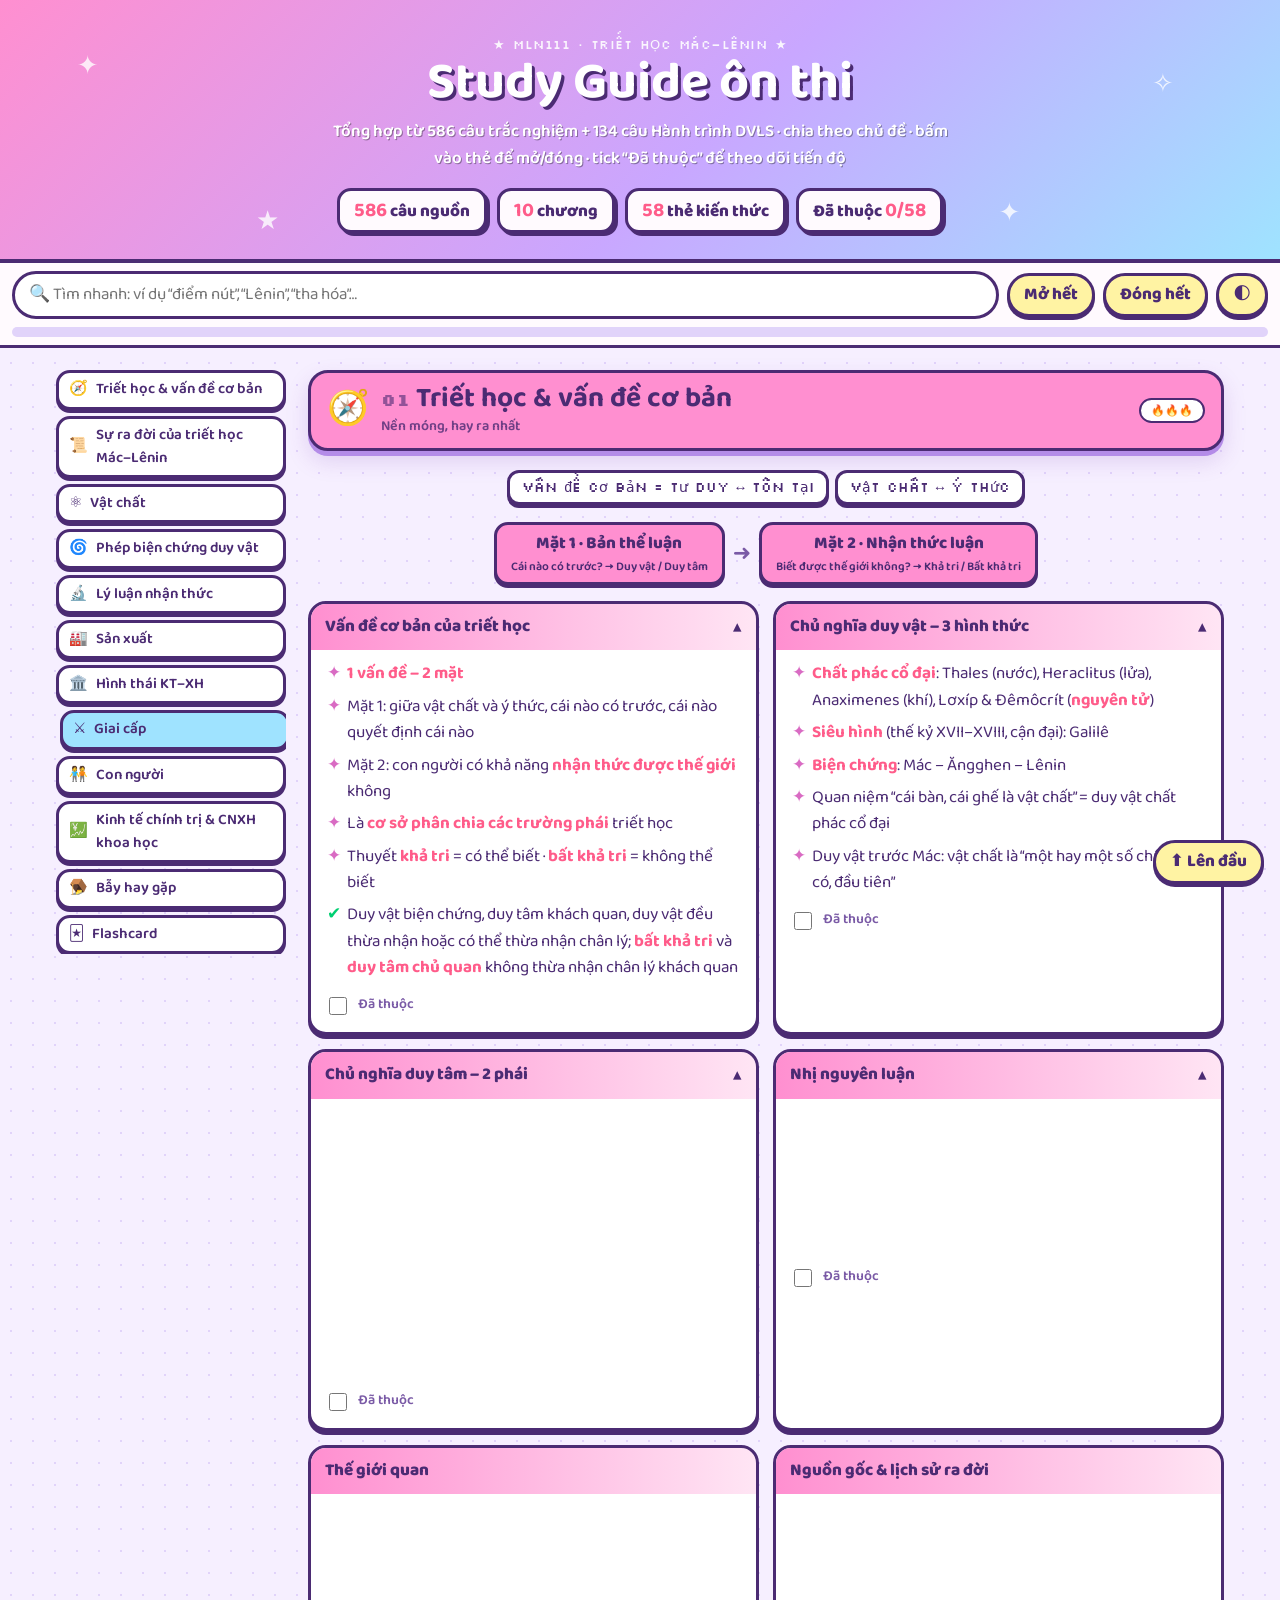
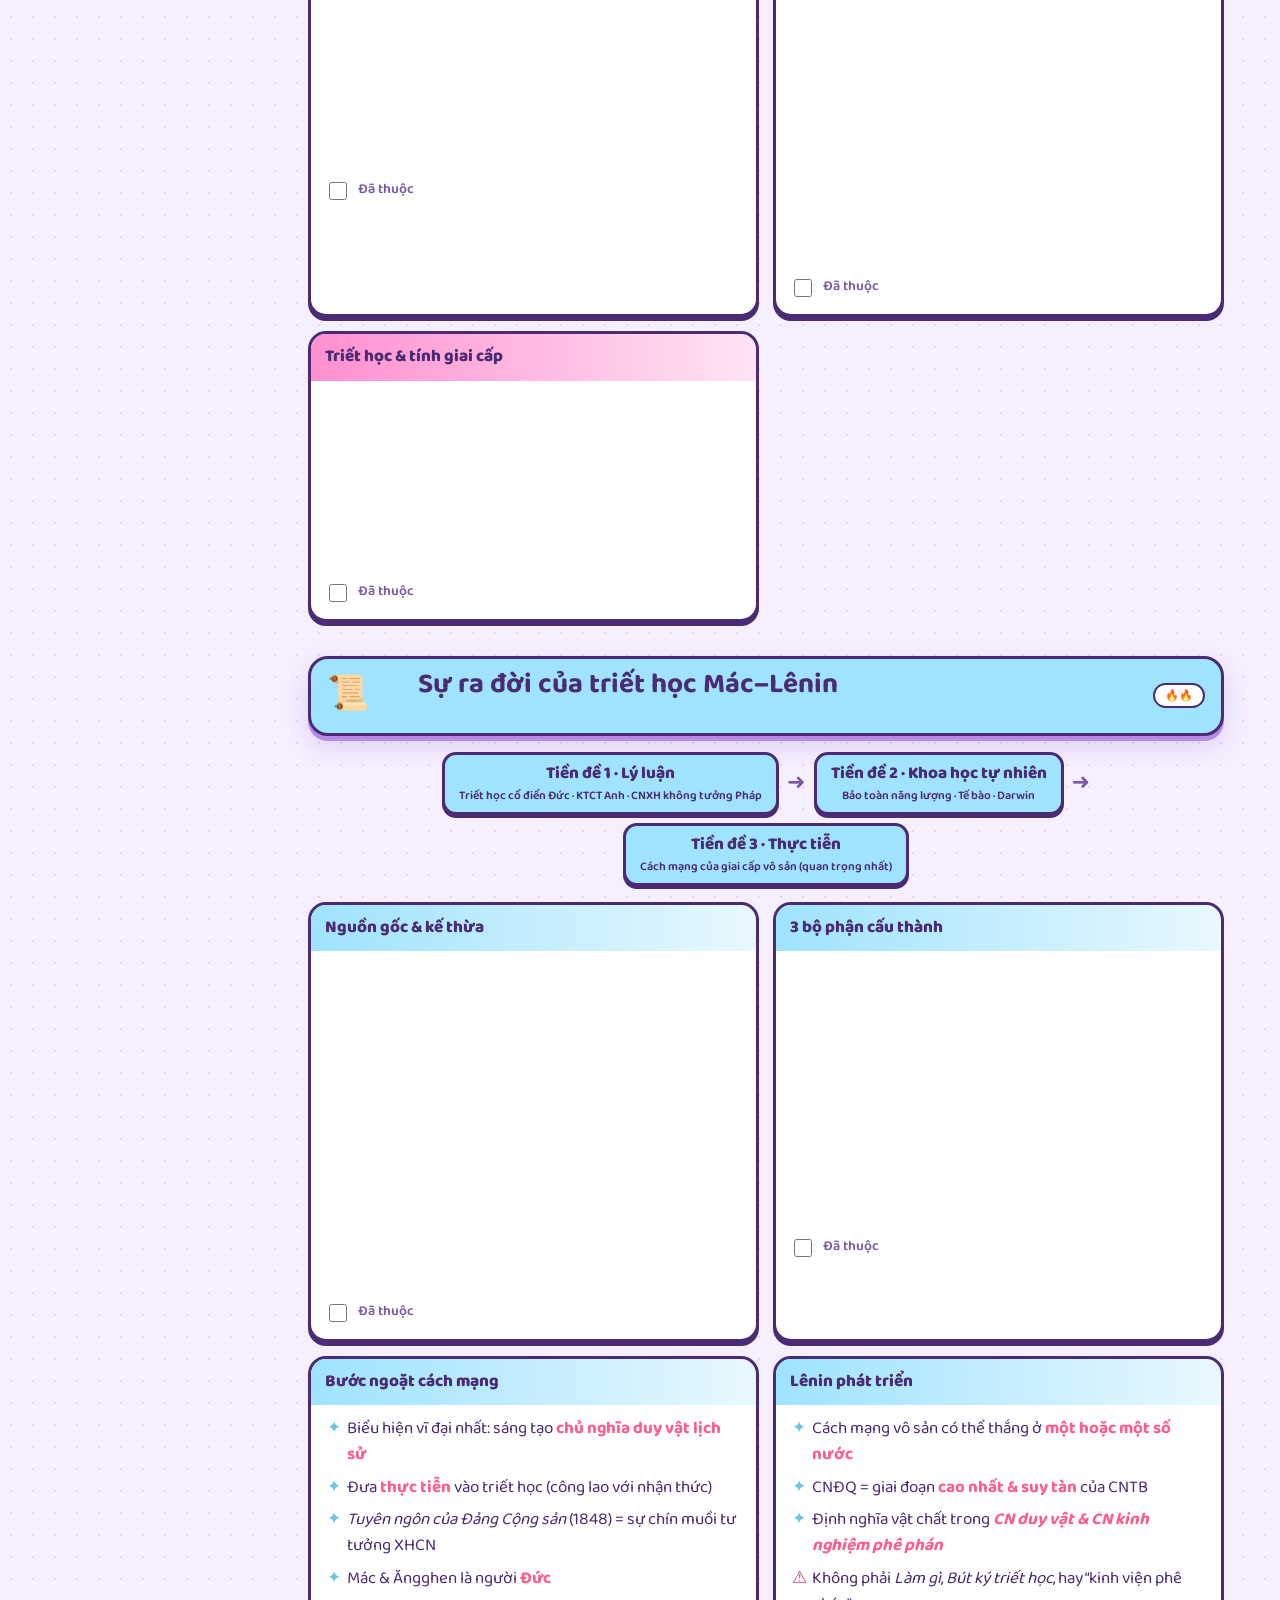
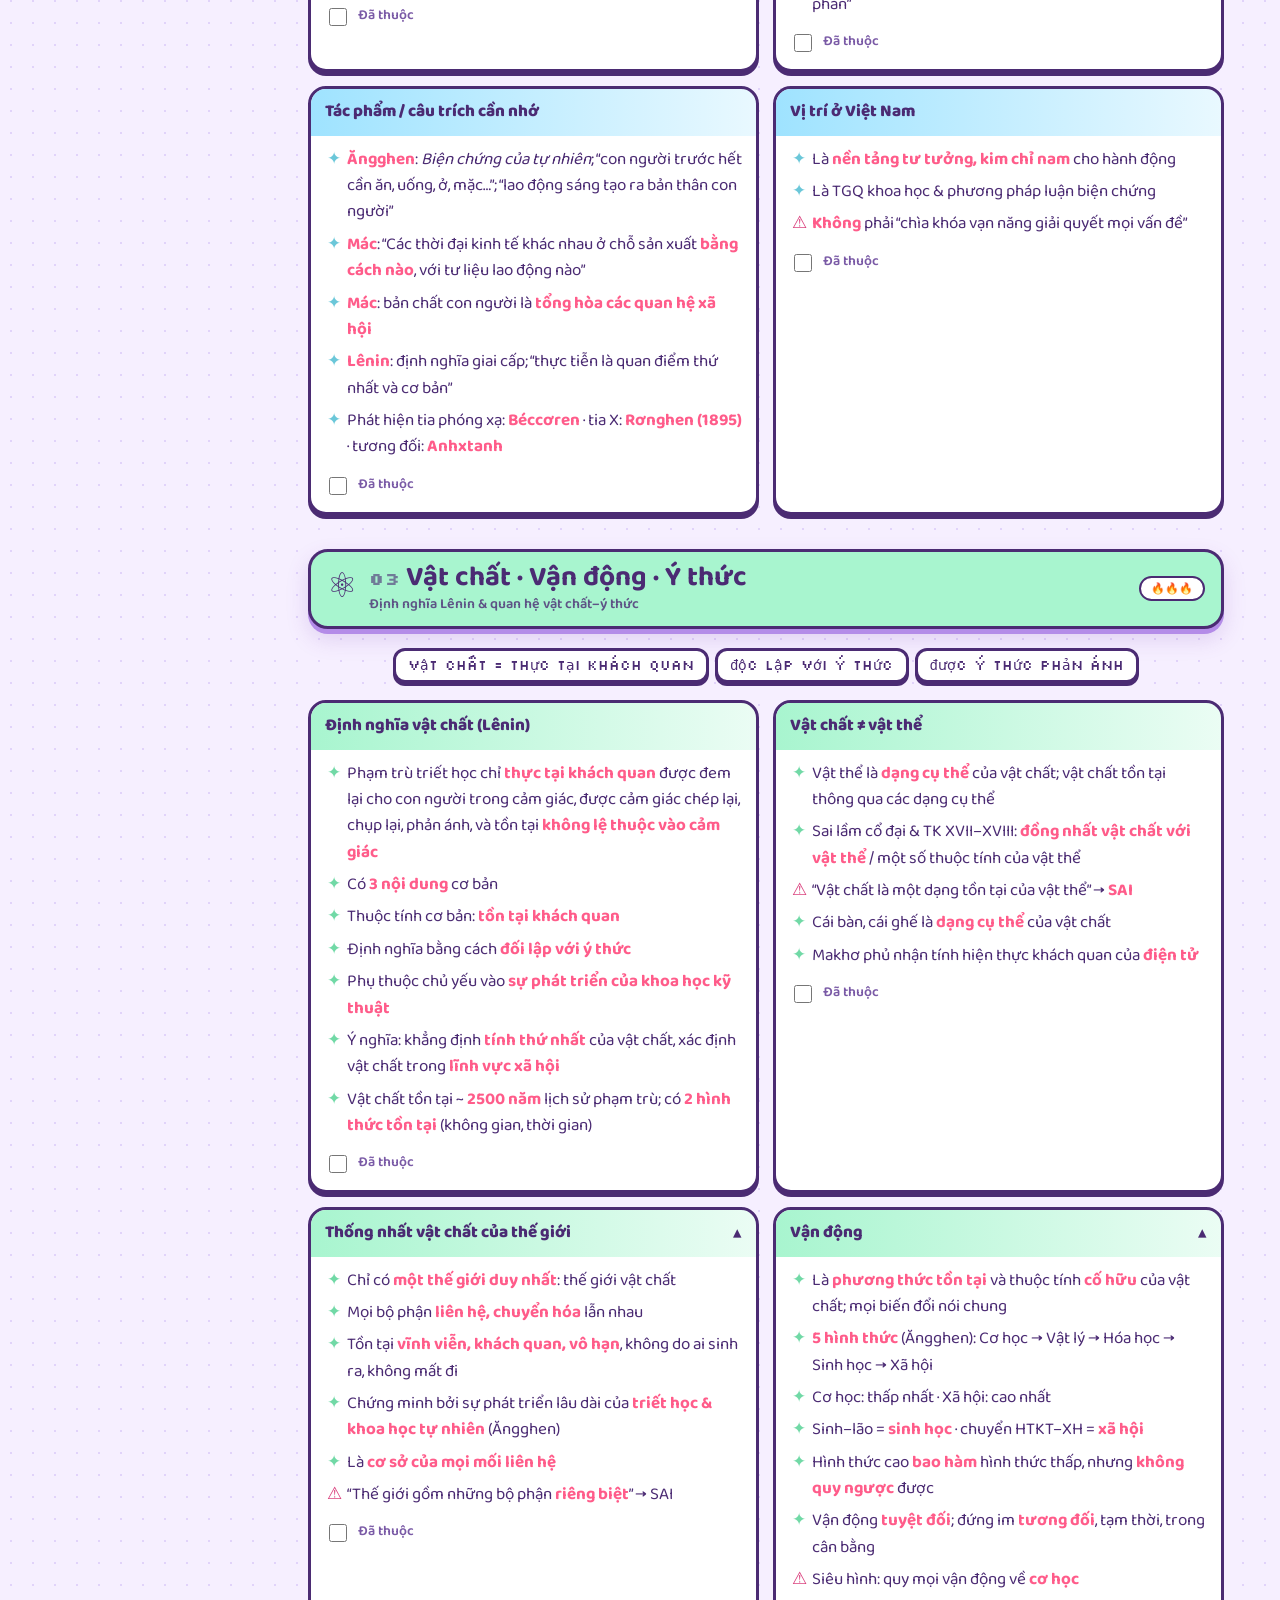
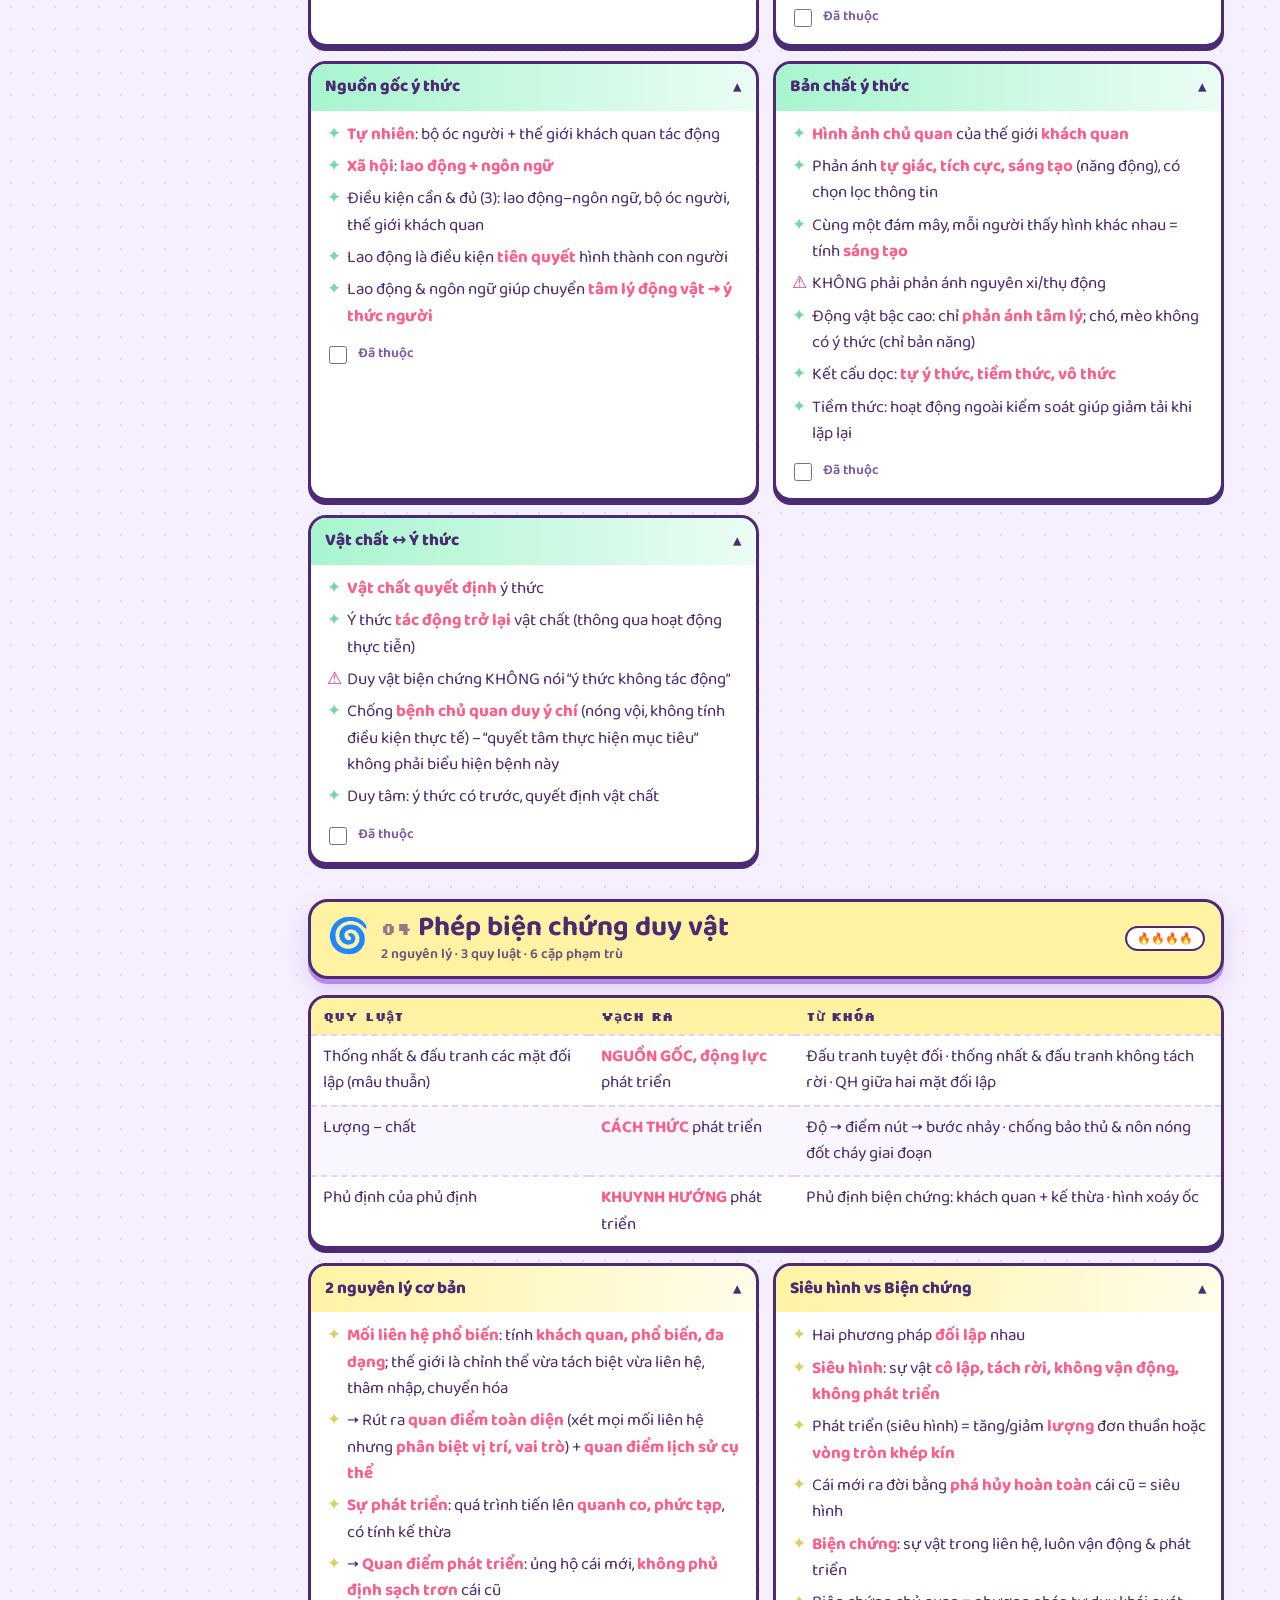
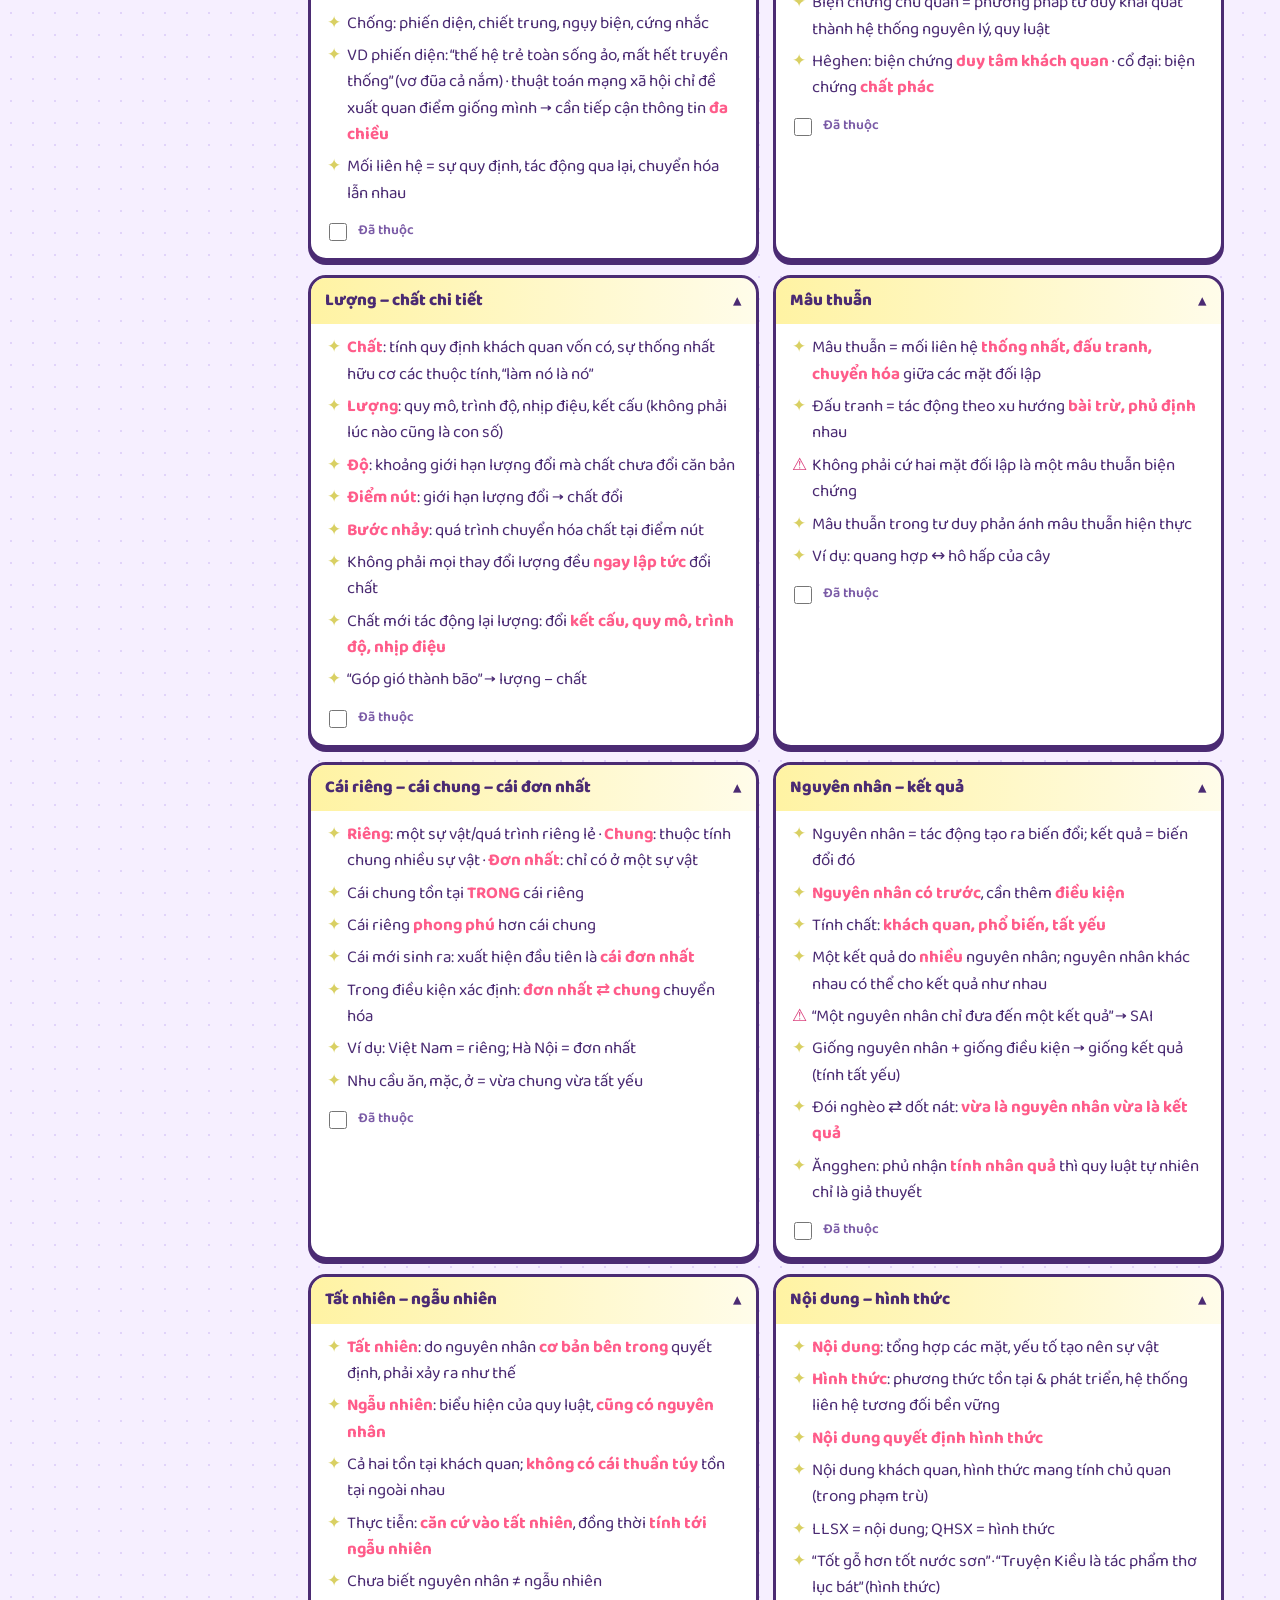
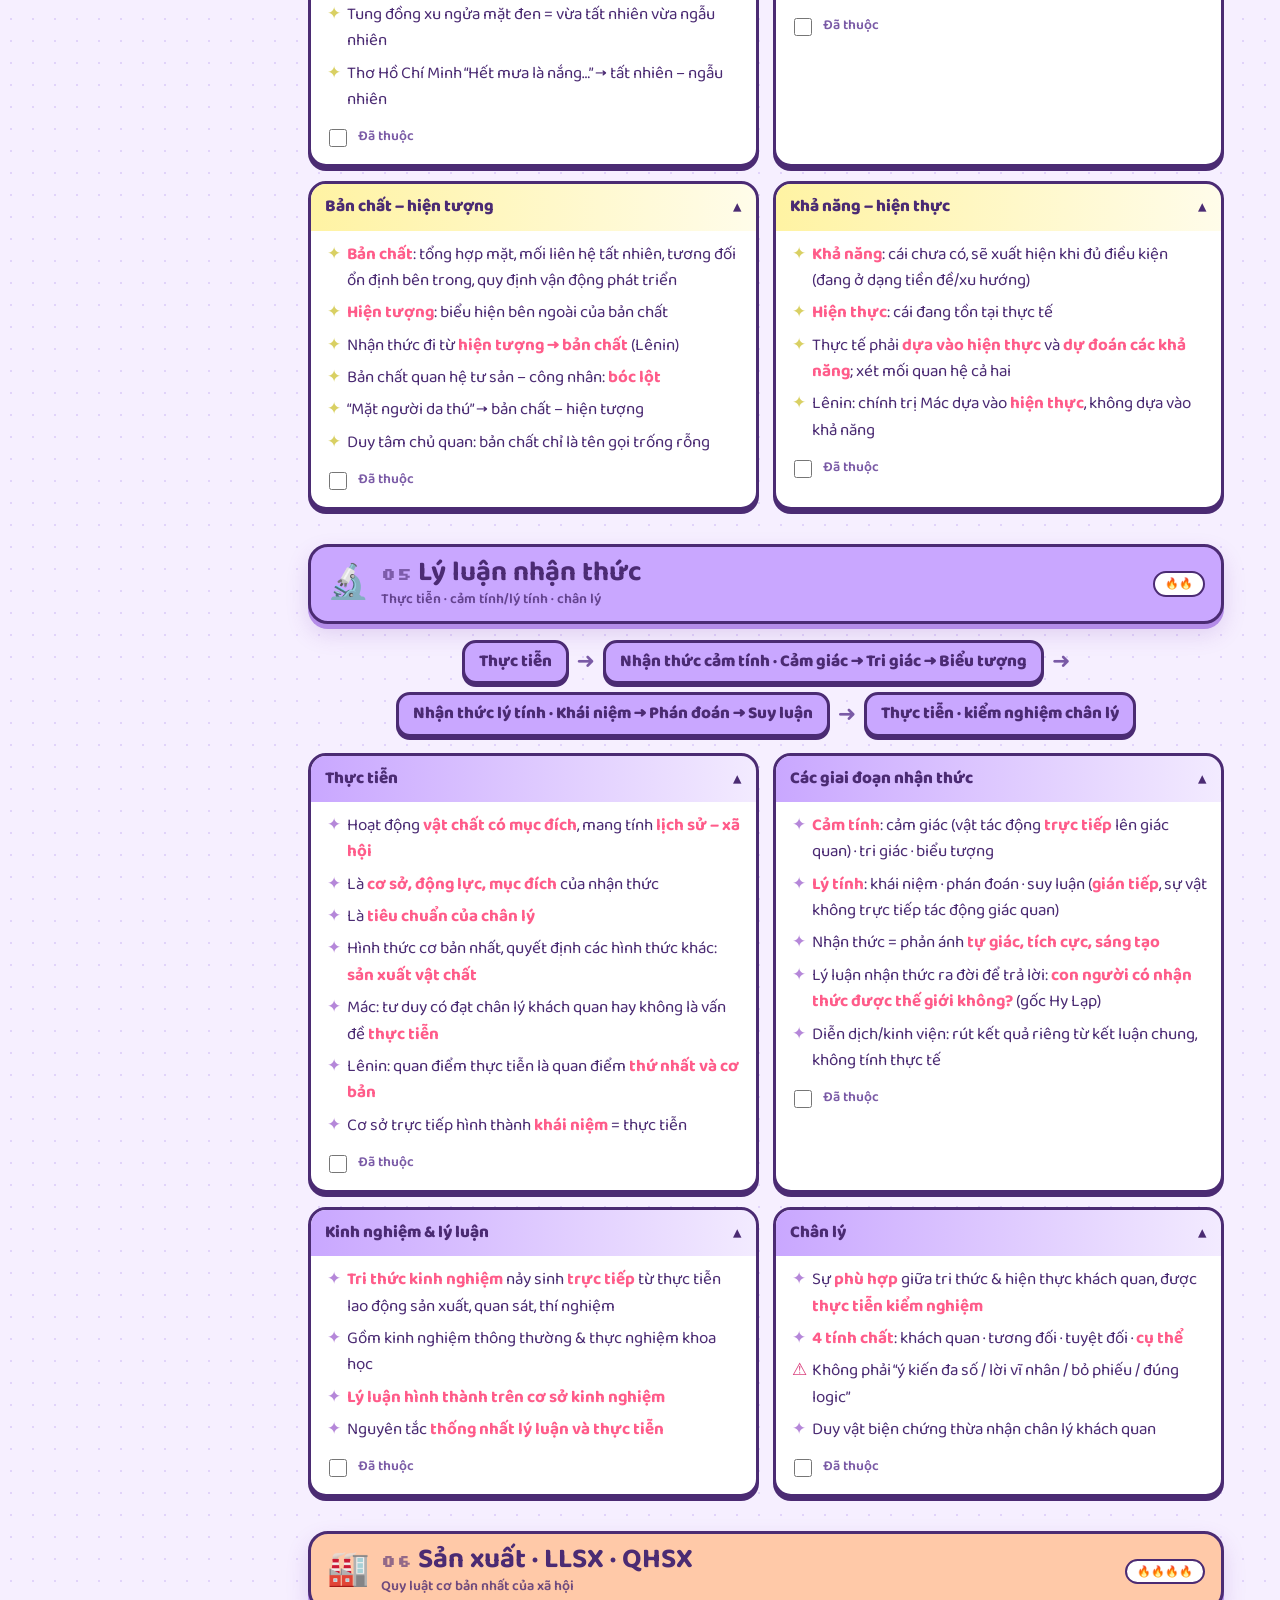
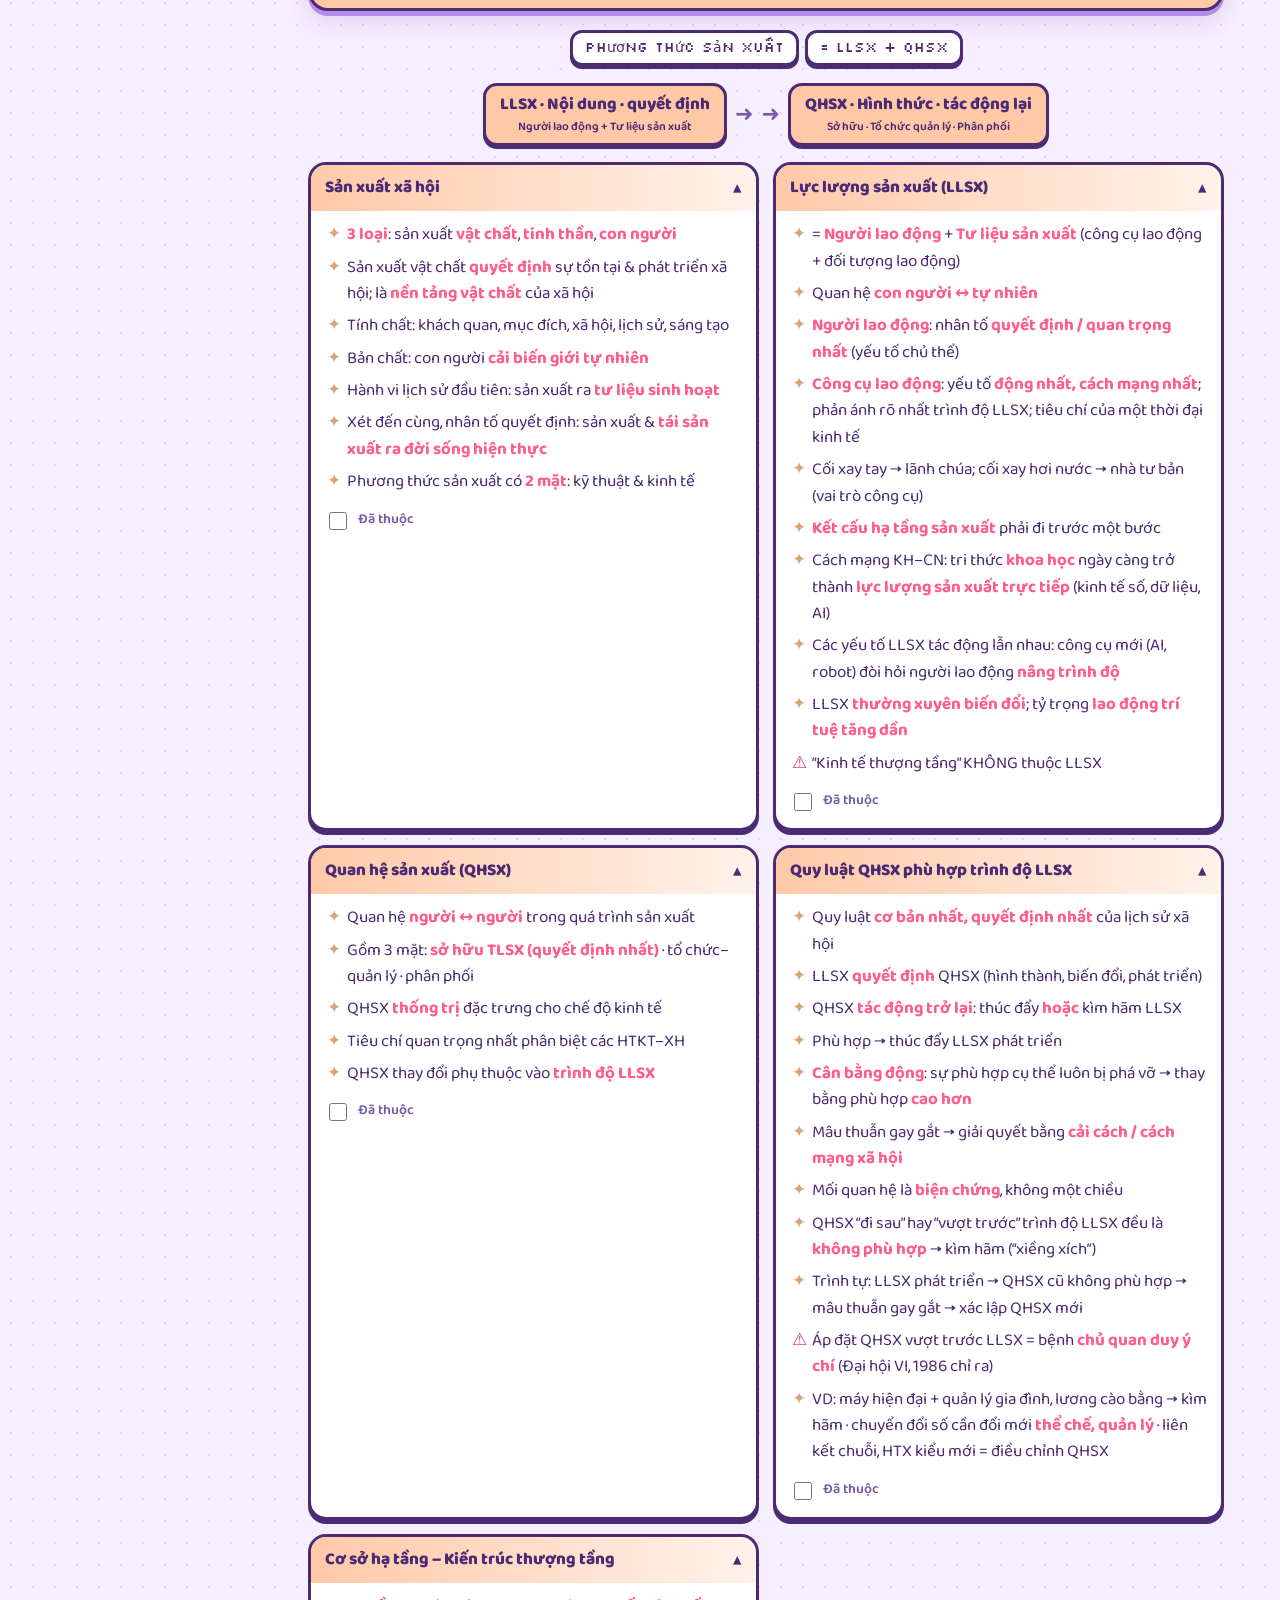
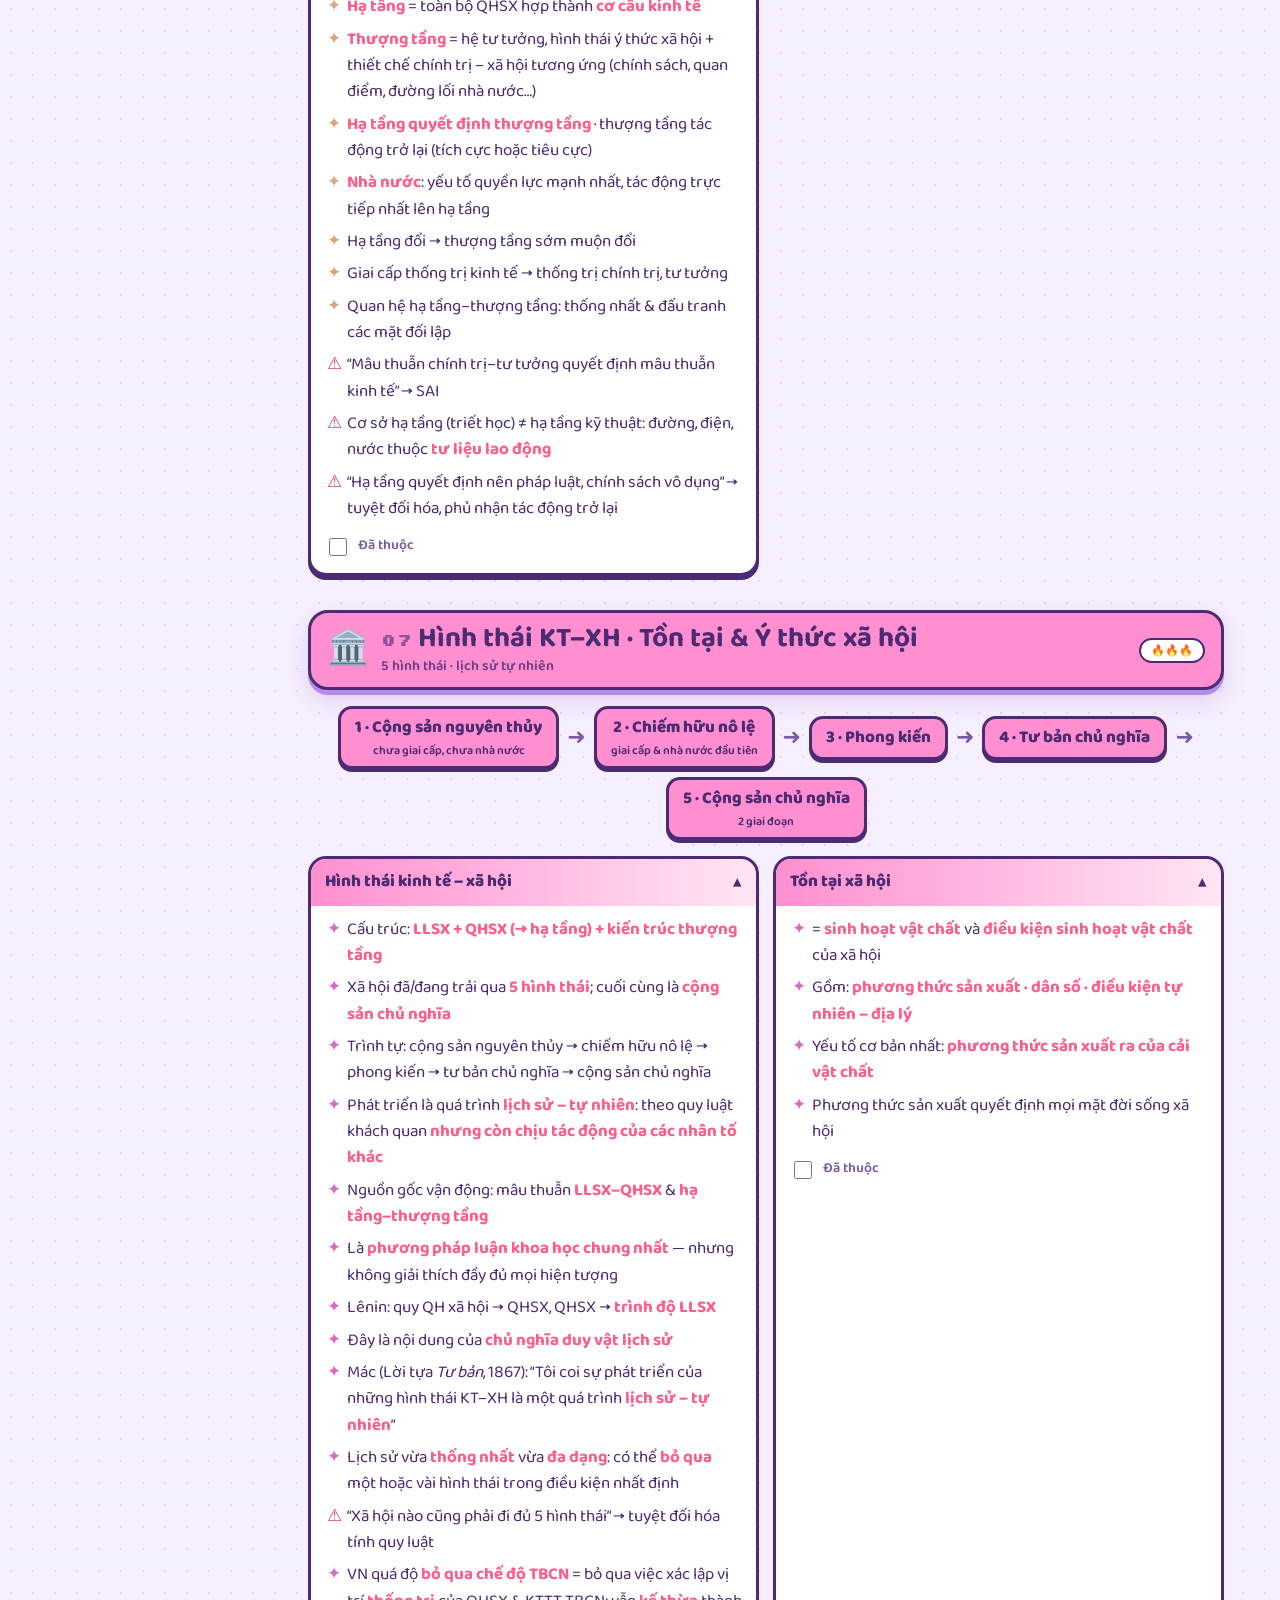
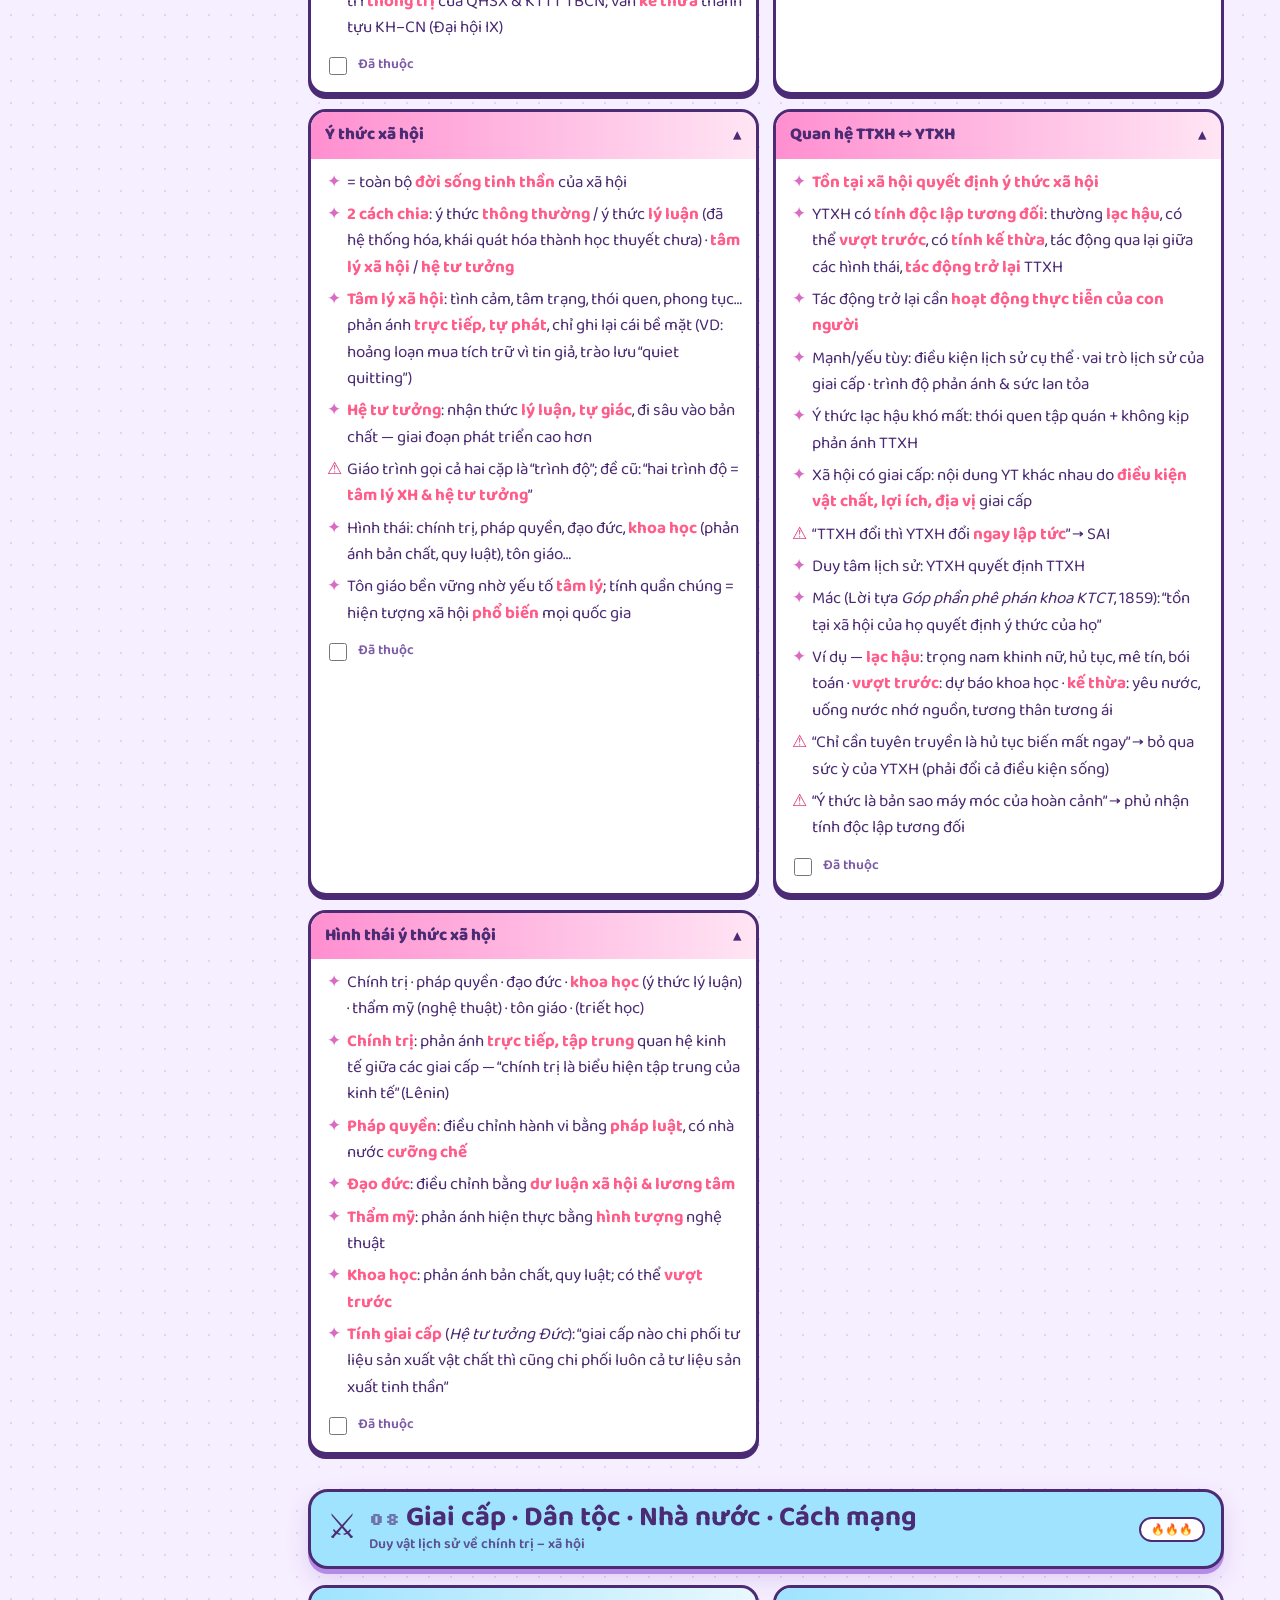
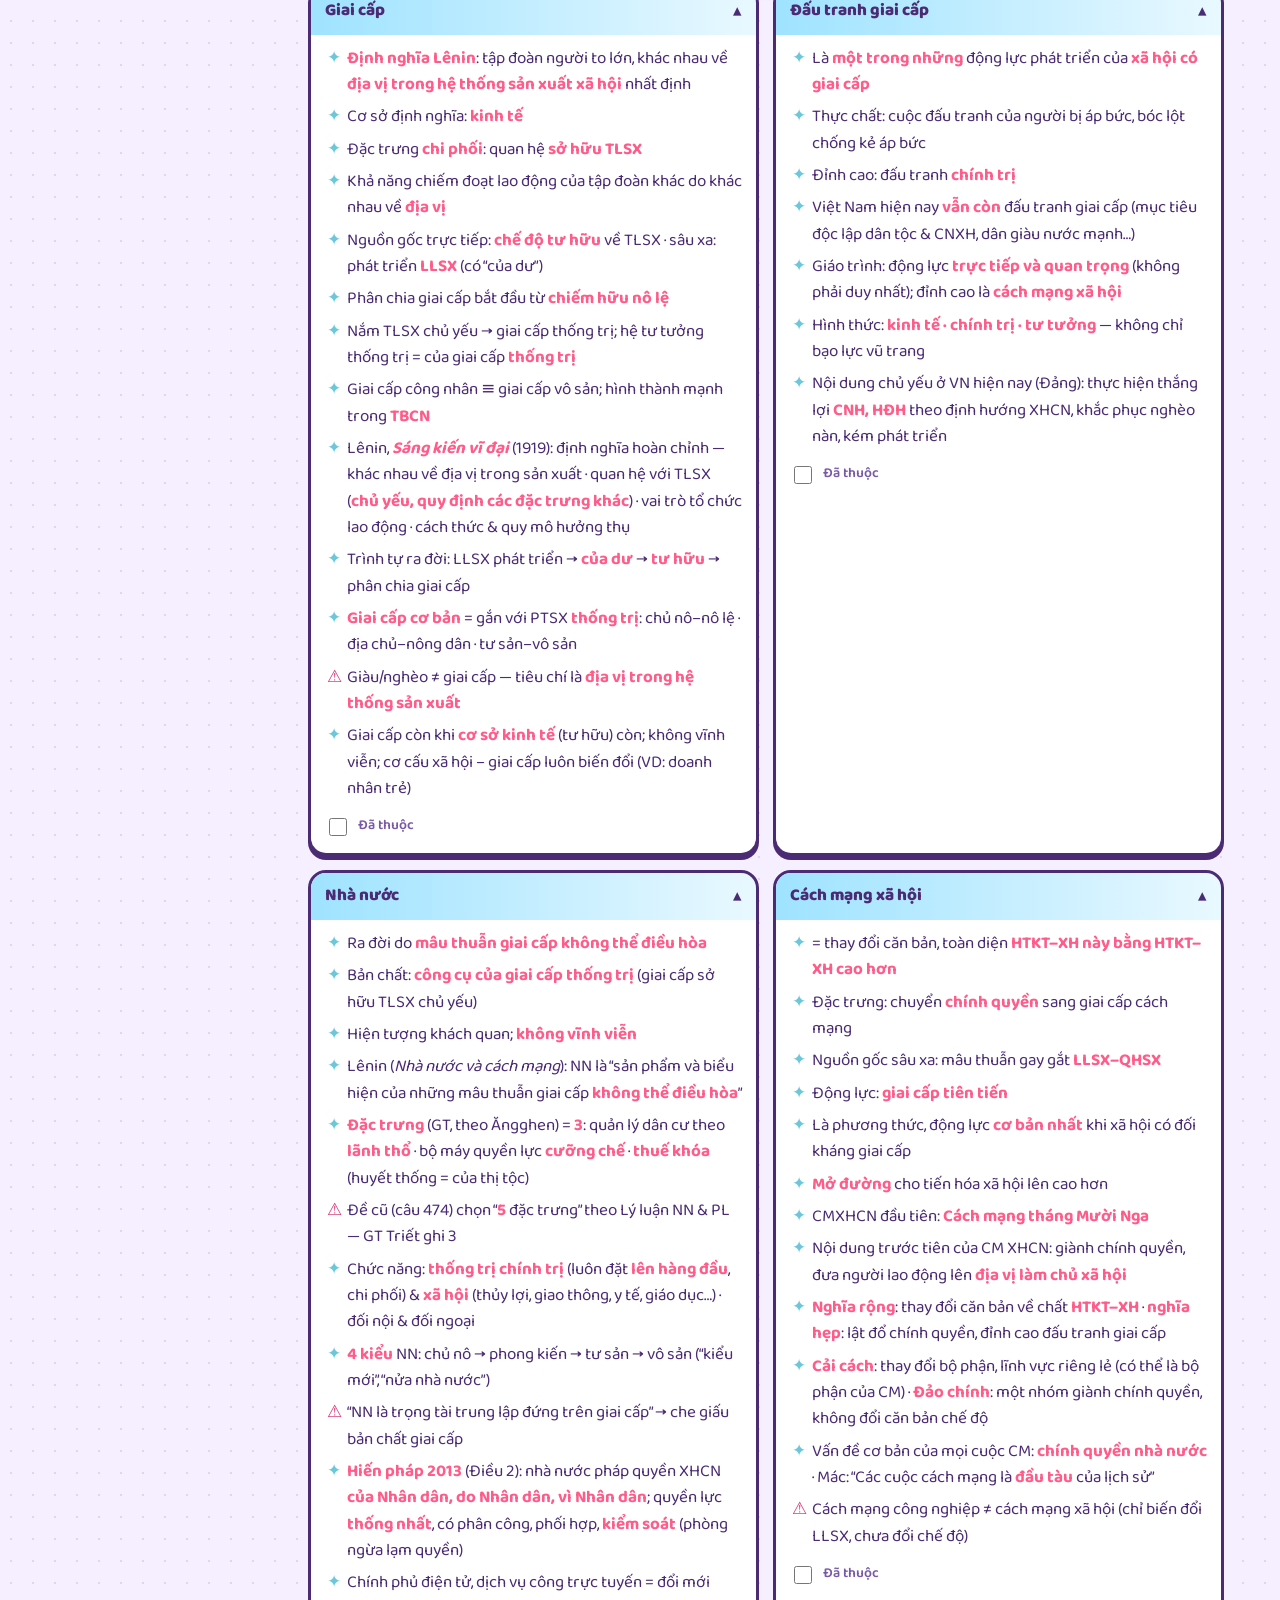
==== commit 2f14a898: "Big Update" ====
--- a/study-guide.html
+++ b/study-guide.html
@@ -115,7 +115,7 @@
   <div class="stars"><span style="left:6%;top:18%">✦</span><span style="left:90%;top:25%;animation-delay:.6s">✧</span><span style="left:20%;top:78%;animation-delay:1.2s">★</span><span style="left:78%;top:75%;animation-delay:1.8s">✦</span></div>
   <div class="pix" style="font-size:13px;opacity:.9">★ MLN111 · TRIẾT HỌC MÁC–LÊNIN ★</div>
   <h1>Study Guide ôn thi</h1>
-  <p>Tổng hợp từ 586 câu trắc nghiệm · chia theo chủ đề · bấm vào thẻ để mở/đóng · tick “Đã thuộc” để theo dõi tiến độ</p>
+  <p>Tổng hợp từ 586 câu trắc nghiệm + 134 câu Hành trình DVLS · chia theo chủ đề · bấm vào thẻ để mở/đóng · tick “Đã thuộc” để theo dõi tiến độ</p>
   <div class="stats">
     <div class="stat"><b>586</b> câu nguồn</div>
     <div class="stat"><b id="nSec">0</b> chương</div>
@@ -182,7 +182,7 @@
   ['Lượng – chất','**CÁCH THỨC** phát triển','Độ → điểm nút → bước nhảy · chống bảo thủ & nôn nóng đốt cháy giai đoạn'],
   ['Phủ định của phủ định','**KHUYNH HƯỚNG** phát triển','Phủ định biện chứng: khách quan + kế thừa · hình xoáy ốc']]},
  cards:[
- ['2 nguyên lý cơ bản',['**Mối liên hệ phổ biến**: tính **khách quan, phổ biến, đa dạng**; thế giới là chỉnh thể vừa tách biệt vừa liên hệ, thâm nhập, chuyển hóa','→ Rút ra **quan điểm toàn diện** (xét mọi mối liên hệ nhưng **phân biệt vị trí, vai trò**) + **quan điểm lịch sử cụ thể**','**Sự phát triển**: quá trình tiến lên **quanh co, phức tạp**, có tính kế thừa','→ **Quan điểm phát triển**: ủng hộ cái mới, **không phủ định sạch trơn** cái cũ','Chống: phiến diện, chiết trung, ngụy biện, cứng nhắc','Mối liên hệ = sự quy định, tác động qua lại, chuyển hóa lẫn nhau']],
+ ['2 nguyên lý cơ bản',['**Mối liên hệ phổ biến**: tính **khách quan, phổ biến, đa dạng**; thế giới là chỉnh thể vừa tách biệt vừa liên hệ, thâm nhập, chuyển hóa','→ Rút ra **quan điểm toàn diện** (xét mọi mối liên hệ nhưng **phân biệt vị trí, vai trò**) + **quan điểm lịch sử cụ thể**','**Sự phát triển**: quá trình tiến lên **quanh co, phức tạp**, có tính kế thừa','→ **Quan điểm phát triển**: ủng hộ cái mới, **không phủ định sạch trơn** cái cũ','Chống: phiến diện, chiết trung, ngụy biện, cứng nhắc','VD phiến diện: “thế hệ trẻ toàn sống ảo, mất hết truyền thống” (vơ đũa cả nắm) · thuật toán mạng xã hội chỉ đề xuất quan điểm giống mình → cần tiếp cận thông tin **đa chiều**','Mối liên hệ = sự quy định, tác động qua lại, chuyển hóa lẫn nhau']],
  ['Siêu hình vs Biện chứng',['Hai phương pháp **đối lập** nhau','**Siêu hình**: sự vật **cô lập, tách rời, không vận động, không phát triển**','Phát triển (siêu hình) = tăng/giảm **lượng** đơn thuần hoặc **vòng tròn khép kín**','Cái mới ra đời bằng **phá hủy hoàn toàn** cái cũ = siêu hình','**Biện chứng**: sự vật trong liên hệ, luôn vận động & phát triển','Biện chứng chủ quan = phương pháp tư duy khái quát thành hệ thống nguyên lý, quy luật','Hêghen: biện chứng **duy tâm khách quan** · cổ đại: biện chứng **chất phác**']],
  ['Lượng – chất chi tiết',['**Chất**: tính quy định khách quan vốn có, sự thống nhất hữu cơ các thuộc tính, “làm nó là nó”','**Lượng**: quy mô, trình độ, nhịp điệu, kết cấu (không phải lúc nào cũng là con số)','**Độ**: khoảng giới hạn lượng đổi mà chất chưa đổi căn bản','**Điểm nút**: giới hạn lượng đổi → chất đổi','**Bước nhảy**: quá trình chuyển hóa chất tại điểm nút','Không phải mọi thay đổi lượng đều **ngay lập tức** đổi chất','Chất mới tác động lại lượng: đổi **kết cấu, quy mô, trình độ, nhịp điệu**','“Góp gió thành bão” → lượng – chất']],
  ['Mâu thuẫn',['Mâu thuẫn = mối liên hệ **thống nhất, đấu tranh, chuyển hóa** giữa các mặt đối lập','Đấu tranh = tác động theo xu hướng **bài trừ, phủ định** nhau','!Không phải cứ hai mặt đối lập là một mâu thuẫn biện chứng','Mâu thuẫn trong tư duy phản ánh mâu thuẫn hiện thực','Ví dụ: quang hợp ↔ hô hấp của cây']],
@@ -206,33 +206,38 @@
  flow:[['LLSX','Nội dung · quyết định','Người lao động + Tư liệu sản xuất'],['⇄','',''],['QHSX','Hình thức · tác động lại','Sở hữu · Tổ chức quản lý · Phân phối']],
  cards:[
  ['Sản xuất xã hội',['**3 loại**: sản xuất **vật chất**, **tinh thần**, **con người**','Sản xuất vật chất **quyết định** sự tồn tại & phát triển xã hội; là **nền tảng vật chất** của xã hội','Tính chất: khách quan, mục đích, xã hội, lịch sử, sáng tạo','Bản chất: con người **cải biến giới tự nhiên**','Hành vi lịch sử đầu tiên: sản xuất ra **tư liệu sinh hoạt**','Xét đến cùng, nhân tố quyết định: sản xuất & **tái sản xuất ra đời sống hiện thực**','Phương thức sản xuất có **2 mặt**: kỹ thuật & kinh tế']],
- ['Lực lượng sản xuất (LLSX)',['= **Người lao động** + **Tư liệu sản xuất** (công cụ lao động + đối tượng lao động)','Quan hệ **con người ↔ tự nhiên**','**Người lao động**: nhân tố **quyết định / quan trọng nhất** (yếu tố chủ thể)','**Công cụ lao động**: yếu tố **động nhất, cách mạng nhất**; phản ánh rõ nhất trình độ LLSX; tiêu chí của một thời đại kinh tế','Cối xay tay → lãnh chúa; cối xay hơi nước → nhà tư bản (vai trò công cụ)','**Kết cấu hạ tầng sản xuất** phải đi trước một bước','LLSX **thường xuyên biến đổi**; tỷ trọng **lao động trí tuệ tăng dần**','!“Kinh tế thượng tầng” KHÔNG thuộc LLSX']],
+ ['Lực lượng sản xuất (LLSX)',['= **Người lao động** + **Tư liệu sản xuất** (công cụ lao động + đối tượng lao động)','Quan hệ **con người ↔ tự nhiên**','**Người lao động**: nhân tố **quyết định / quan trọng nhất** (yếu tố chủ thể)','**Công cụ lao động**: yếu tố **động nhất, cách mạng nhất**; phản ánh rõ nhất trình độ LLSX; tiêu chí của một thời đại kinh tế','Cối xay tay → lãnh chúa; cối xay hơi nước → nhà tư bản (vai trò công cụ)','**Kết cấu hạ tầng sản xuất** phải đi trước một bước','Cách mạng KH–CN: tri thức **khoa học** ngày càng trở thành **lực lượng sản xuất trực tiếp** (kinh tế số, dữ liệu, AI)','Các yếu tố LLSX tác động lẫn nhau: công cụ mới (AI, robot) đòi hỏi người lao động **nâng trình độ**','LLSX **thường xuyên biến đổi**; tỷ trọng **lao động trí tuệ tăng dần**','!“Kinh tế thượng tầng” KHÔNG thuộc LLSX']],
  ['Quan hệ sản xuất (QHSX)',['Quan hệ **người ↔ người** trong quá trình sản xuất','Gồm 3 mặt: **sở hữu TLSX (quyết định nhất)** · tổ chức–quản lý · phân phối','QHSX **thống trị** đặc trưng cho chế độ kinh tế','Tiêu chí quan trọng nhất phân biệt các HTKT–XH','QHSX thay đổi phụ thuộc vào **trình độ LLSX**']],
- ['Quy luật QHSX phù hợp trình độ LLSX',['Quy luật **cơ bản nhất, quyết định nhất** của lịch sử xã hội','LLSX **quyết định** QHSX (hình thành, biến đổi, phát triển)','QHSX **tác động trở lại**: thúc đẩy **hoặc** kìm hãm LLSX','Phù hợp → thúc đẩy LLSX phát triển','**Cân bằng động**: sự phù hợp cụ thể luôn bị phá vỡ → thay bằng phù hợp **cao hơn**','Mâu thuẫn gay gắt → giải quyết bằng **cải cách / cách mạng xã hội**','Mối quan hệ là **biện chứng**, không một chiều']],
- ['Cơ sở hạ tầng – Kiến trúc thượng tầng',['**Hạ tầng** = toàn bộ QHSX hợp thành **cơ cấu kinh tế**','**Thượng tầng** = hệ tư tưởng, hình thái ý thức xã hội + thiết chế chính trị – xã hội tương ứng (chính sách, quan điểm, đường lối nhà nước…)','**Hạ tầng quyết định thượng tầng** · thượng tầng tác động trở lại (tích cực hoặc tiêu cực)','**Nhà nước**: yếu tố quyền lực mạnh nhất, tác động trực tiếp nhất lên hạ tầng','Hạ tầng đổi → thượng tầng sớm muộn đổi','Giai cấp thống trị kinh tế → thống trị chính trị, tư tưởng','Quan hệ hạ tầng–thượng tầng: thống nhất & đấu tranh các mặt đối lập','!“Mâu thuẫn chính trị–tư tưởng quyết định mâu thuẫn kinh tế” → SAI']]
+ ['Quy luật QHSX phù hợp trình độ LLSX',['Quy luật **cơ bản nhất, quyết định nhất** của lịch sử xã hội','LLSX **quyết định** QHSX (hình thành, biến đổi, phát triển)','QHSX **tác động trở lại**: thúc đẩy **hoặc** kìm hãm LLSX','Phù hợp → thúc đẩy LLSX phát triển','**Cân bằng động**: sự phù hợp cụ thể luôn bị phá vỡ → thay bằng phù hợp **cao hơn**','Mâu thuẫn gay gắt → giải quyết bằng **cải cách / cách mạng xã hội**','Mối quan hệ là **biện chứng**, không một chiều','QHSX “đi sau” hay “vượt trước” trình độ LLSX đều là **không phù hợp** → kìm hãm (“xiềng xích”)','Trình tự: LLSX phát triển → QHSX cũ không phù hợp → mâu thuẫn gay gắt → xác lập QHSX mới','!Áp đặt QHSX vượt trước LLSX = bệnh **chủ quan duy ý chí** (Đại hội VI, 1986 chỉ ra)','VD: máy hiện đại + quản lý gia đình, lương cào bằng → kìm hãm · chuyển đổi số cần đổi mới **thể chế, quản lý** · liên kết chuỗi, HTX kiểu mới = điều chỉnh QHSX']],
+ ['Cơ sở hạ tầng – Kiến trúc thượng tầng',['**Hạ tầng** = toàn bộ QHSX hợp thành **cơ cấu kinh tế**','**Thượng tầng** = hệ tư tưởng, hình thái ý thức xã hội + thiết chế chính trị – xã hội tương ứng (chính sách, quan điểm, đường lối nhà nước…)','**Hạ tầng quyết định thượng tầng** · thượng tầng tác động trở lại (tích cực hoặc tiêu cực)','**Nhà nước**: yếu tố quyền lực mạnh nhất, tác động trực tiếp nhất lên hạ tầng','Hạ tầng đổi → thượng tầng sớm muộn đổi','Giai cấp thống trị kinh tế → thống trị chính trị, tư tưởng','Quan hệ hạ tầng–thượng tầng: thống nhất & đấu tranh các mặt đối lập','!“Mâu thuẫn chính trị–tư tưởng quyết định mâu thuẫn kinh tế” → SAI','!Cơ sở hạ tầng (triết học) ≠ hạ tầng kỹ thuật: đường, điện, nước thuộc **tư liệu lao động**','!“Hạ tầng quyết định nên pháp luật, chính sách vô dụng” → tuyệt đối hóa, phủ nhận tác động trở lại']]
  ]},
 {id:'ht',ic:'🏛️',t:'Hình thái KT–XH · Tồn tại & Ý thức xã hội',sub:'5 hình thái · lịch sử tự nhiên',heat:'🔥🔥🔥',
  flow:[['1','Cộng sản nguyên thủy','chưa giai cấp, chưa nhà nước'],['2','Chiếm hữu nô lệ','giai cấp & nhà nước đầu tiên'],['3','Phong kiến',''],['4','Tư bản chủ nghĩa',''],['5','Cộng sản chủ nghĩa','2 giai đoạn']],
  cards:[
- ['Hình thái kinh tế – xã hội',['Cấu trúc: **LLSX + QHSX (→ hạ tầng) + kiến trúc thượng tầng**','Xã hội đã/đang trải qua **5 hình thái**; cuối cùng là **cộng sản chủ nghĩa**','Phát triển là quá trình **lịch sử – tự nhiên**: theo quy luật khách quan **nhưng còn chịu tác động của các nhân tố khác**','Nguồn gốc vận động: mâu thuẫn **LLSX–QHSX** & **hạ tầng–thượng tầng**','Là **phương pháp luận khoa học chung nhất** — nhưng không giải thích đầy đủ mọi hiện tượng','Lênin: quy QH xã hội → QHSX, QHSX → **trình độ LLSX**','Đây là nội dung của **chủ nghĩa duy vật lịch sử**']],
+ ['Hình thái kinh tế – xã hội',['Cấu trúc: **LLSX + QHSX (→ hạ tầng) + kiến trúc thượng tầng**','Xã hội đã/đang trải qua **5 hình thái**; cuối cùng là **cộng sản chủ nghĩa**','Trình tự: cộng sản nguyên thủy → chiếm hữu nô lệ → phong kiến → tư bản chủ nghĩa → cộng sản chủ nghĩa','Phát triển là quá trình **lịch sử – tự nhiên**: theo quy luật khách quan **nhưng còn chịu tác động của các nhân tố khác**','Nguồn gốc vận động: mâu thuẫn **LLSX–QHSX** & **hạ tầng–thượng tầng**','Là **phương pháp luận khoa học chung nhất** — nhưng không giải thích đầy đủ mọi hiện tượng','Lênin: quy QH xã hội → QHSX, QHSX → **trình độ LLSX**','Đây là nội dung của **chủ nghĩa duy vật lịch sử**','Mác (Lời tựa *Tư bản*, 1867): “Tôi coi sự phát triển của những hình thái KT–XH là một quá trình **lịch sử – tự nhiên**”','Lịch sử vừa **thống nhất** vừa **đa dạng**: có thể **bỏ qua** một hoặc vài hình thái trong điều kiện nhất định','!“Xã hội nào cũng phải đi đủ 5 hình thái” → tuyệt đối hóa tính quy luật','VN quá độ **bỏ qua chế độ TBCN** = bỏ qua việc xác lập vị trí **thống trị** của QHSX & KTTT TBCN; vẫn **kế thừa** thành tựu KH–CN (Đại hội IX)']],
  ['Tồn tại xã hội',['= **sinh hoạt vật chất** và **điều kiện sinh hoạt vật chất** của xã hội','Gồm: **phương thức sản xuất · dân số · điều kiện tự nhiên – địa lý**','Yếu tố cơ bản nhất: **phương thức sản xuất ra của cải vật chất**','Phương thức sản xuất quyết định mọi mặt đời sống xã hội']],
- ['Ý thức xã hội',['= toàn bộ **đời sống tinh thần** của xã hội','2 trình độ: **tâm lý xã hội** (thấp) và **hệ tư tưởng** (lý luận cao, hệ thống)','Hình thái: chính trị, pháp quyền, đạo đức, **khoa học** (phản ánh bản chất, quy luật), tôn giáo…','Tôn giáo bền vững nhờ yếu tố **tâm lý**; tính quần chúng = hiện tượng xã hội **phổ biến** mọi quốc gia']],
- ['Quan hệ TTXH ↔ YTXH',['**Tồn tại xã hội quyết định ý thức xã hội**','YTXH có **tính độc lập tương đối**: thường **lạc hậu**, có thể **vượt trước**, có **tính kế thừa**, tác động qua lại giữa các hình thái, **tác động trở lại** TTXH','Tác động trở lại cần **hoạt động thực tiễn của con người**','Mạnh/yếu tùy: điều kiện lịch sử cụ thể · vai trò lịch sử của giai cấp · trình độ phản ánh & sức lan tỏa','Ý thức lạc hậu khó mất: thói quen tập quán + không kịp phản ánh TTXH','Xã hội có giai cấp: nội dung YT khác nhau do **điều kiện vật chất, lợi ích, địa vị** giai cấp','!“TTXH đổi thì YTXH đổi **ngay lập tức**” → SAI','Duy tâm lịch sử: YTXH quyết định TTXH']]
- ]},
-{id:'gc',ic:'⚔️',t:'Giai cấp · Nhà nước · Cách mạng',sub:'Duy vật lịch sử về chính trị – xã hội',heat:'🔥🔥🔥',
- cards:[
- ['Giai cấp',['**Định nghĩa Lênin**: tập đoàn người to lớn, khác nhau về **địa vị trong hệ thống sản xuất xã hội** nhất định','Cơ sở định nghĩa: **kinh tế**','Đặc trưng **chi phối**: quan hệ **sở hữu TLSX**','Khả năng chiếm đoạt lao động của tập đoàn khác do khác nhau về **địa vị**','Nguồn gốc trực tiếp: **chế độ tư hữu** về TLSX · sâu xa: phát triển **LLSX** (có “của dư”)','Phân chia giai cấp bắt đầu từ **chiếm hữu nô lệ**','Nắm TLSX chủ yếu → giai cấp thống trị; hệ tư tưởng thống trị = của giai cấp **thống trị**','Giai cấp công nhân ≡ giai cấp vô sản; hình thành mạnh trong **TBCN**']],
- ['Đấu tranh giai cấp',['Là **một trong những** động lực phát triển của **xã hội có giai cấp**','Thực chất: cuộc đấu tranh của người bị áp bức, bóc lột chống kẻ áp bức','Đỉnh cao: đấu tranh **chính trị**','Việt Nam hiện nay **vẫn còn** đấu tranh giai cấp (mục tiêu độc lập dân tộc & CNXH, dân giàu nước mạnh…)']],
- ['Nhà nước',['Ra đời do **mâu thuẫn giai cấp không thể điều hòa**','Bản chất: **công cụ của giai cấp thống trị** (giai cấp sở hữu TLSX chủ yếu)','Hiện tượng khách quan; **không vĩnh viễn**','**5 đặc trưng**, **2 chức năng** cơ bản','Thời cộng sản nguyên thủy: **chưa có** nhà nước (thị tộc, bộ lạc)','Nhà nước XHCN: quản lý bằng **pháp luật**, tôn trọng quyền tự quyết & bình đẳng dân tộc','Nhà nước vô sản “đặc biệt”: của **số đông thống trị số ít**','TB hiện nay: đa đảng nhưng **nhất nguyên chính trị**','Dân chủ: giá trị xã hội phản ánh quyền cơ bản + hình thức tổ chức nhà nước, phát triển cùng lịch sử nhân loại']],
- ['Cách mạng xã hội',['= thay đổi căn bản, toàn diện **HTKT–XH này bằng HTKT–XH cao hơn**','Đặc trưng: chuyển **chính quyền** sang giai cấp cách mạng','Nguồn gốc sâu xa: mâu thuẫn gay gắt **LLSX–QHSX**','Động lực: **giai cấp tiên tiến**','Là phương thức, động lực **cơ bản nhất** khi xã hội có đối kháng giai cấp','**Mở đường** cho tiến hóa xã hội lên cao hơn','CMXHCN đầu tiên: **Cách mạng tháng Mười Nga**','Nội dung trước tiên của CM XHCN: giành chính quyền, đưa người lao động lên **địa vị làm chủ xã hội**']],
+ ['Ý thức xã hội',['= toàn bộ **đời sống tinh thần** của xã hội','**2 cách chia**: ý thức **thông thường** / ý thức **lý luận** (đã hệ thống hóa, khái quát hóa thành học thuyết chưa) · **tâm lý xã hội** / **hệ tư tưởng**','**Tâm lý xã hội**: tình cảm, tâm trạng, thói quen, phong tục… phản ánh **trực tiếp, tự phát**, chỉ ghi lại cái bề mặt (VD: hoảng loạn mua tích trữ vì tin giả, trào lưu “quiet quitting”)','**Hệ tư tưởng**: nhận thức **lý luận, tự giác**, đi sâu vào bản chất — giai đoạn phát triển cao hơn','!Giáo trình gọi cả hai cặp là “trình độ”; đề cũ: “hai trình độ = **tâm lý XH & hệ tư tưởng**”','Hình thái: chính trị, pháp quyền, đạo đức, **khoa học** (phản ánh bản chất, quy luật), tôn giáo…','Tôn giáo bền vững nhờ yếu tố **tâm lý**; tính quần chúng = hiện tượng xã hội **phổ biến** mọi quốc gia']],
+ ['Quan hệ TTXH ↔ YTXH',['**Tồn tại xã hội quyết định ý thức xã hội**','YTXH có **tính độc lập tương đối**: thường **lạc hậu**, có thể **vượt trước**, có **tính kế thừa**, tác động qua lại giữa các hình thái, **tác động trở lại** TTXH','Tác động trở lại cần **hoạt động thực tiễn của con người**','Mạnh/yếu tùy: điều kiện lịch sử cụ thể · vai trò lịch sử của giai cấp · trình độ phản ánh & sức lan tỏa','Ý thức lạc hậu khó mất: thói quen tập quán + không kịp phản ánh TTXH','Xã hội có giai cấp: nội dung YT khác nhau do **điều kiện vật chất, lợi ích, địa vị** giai cấp','!“TTXH đổi thì YTXH đổi **ngay lập tức**” → SAI','Duy tâm lịch sử: YTXH quyết định TTXH','Mác (Lời tựa *Góp phần phê phán khoa KTCT*, 1859): “tồn tại xã hội của họ quyết định ý thức của họ”','Ví dụ — **lạc hậu**: trọng nam khinh nữ, hủ tục, mê tín, bói toán · **vượt trước**: dự báo khoa học · **kế thừa**: yêu nước, uống nước nhớ nguồn, tương thân tương ái','!“Chỉ cần tuyên truyền là hủ tục biến mất ngay” → bỏ qua sức ỳ của YTXH (phải đổi cả điều kiện sống)','!“Ý thức là bản sao máy móc của hoàn cảnh” → phủ nhận tính độc lập tương đối']],
+ ['Hình thái ý thức xã hội',['Chính trị · pháp quyền · đạo đức · **khoa học** (ý thức lý luận) · thẩm mỹ (nghệ thuật) · tôn giáo · (triết học)','**Chính trị**: phản ánh **trực tiếp, tập trung** quan hệ kinh tế giữa các giai cấp — “chính trị là biểu hiện tập trung của kinh tế” (Lênin)','**Pháp quyền**: điều chỉnh hành vi bằng **pháp luật**, có nhà nước **cưỡng chế**','**Đạo đức**: điều chỉnh bằng **dư luận xã hội & lương tâm**','**Thẩm mỹ**: phản ánh hiện thực bằng **hình tượng** nghệ thuật','**Khoa học**: phản ánh bản chất, quy luật; có thể **vượt trước**','**Tính giai cấp** (*Hệ tư tưởng Đức*): “giai cấp nào chi phối tư liệu sản xuất vật chất thì cũng chi phối luôn cả tư liệu sản xuất tinh thần”']]
+ ]},
+{id:'gc',ic:'⚔️',t:'Giai cấp · Dân tộc · Nhà nước · Cách mạng',sub:'Duy vật lịch sử về chính trị – xã hội',heat:'🔥🔥🔥',
+ cards:[
+ ['Giai cấp',['**Định nghĩa Lênin**: tập đoàn người to lớn, khác nhau về **địa vị trong hệ thống sản xuất xã hội** nhất định','Cơ sở định nghĩa: **kinh tế**','Đặc trưng **chi phối**: quan hệ **sở hữu TLSX**','Khả năng chiếm đoạt lao động của tập đoàn khác do khác nhau về **địa vị**','Nguồn gốc trực tiếp: **chế độ tư hữu** về TLSX · sâu xa: phát triển **LLSX** (có “của dư”)','Phân chia giai cấp bắt đầu từ **chiếm hữu nô lệ**','Nắm TLSX chủ yếu → giai cấp thống trị; hệ tư tưởng thống trị = của giai cấp **thống trị**','Giai cấp công nhân ≡ giai cấp vô sản; hình thành mạnh trong **TBCN**','Lênin, ***Sáng kiến vĩ đại*** (1919): định nghĩa hoàn chỉnh — khác nhau về địa vị trong sản xuất · quan hệ với TLSX (**chủ yếu, quy định các đặc trưng khác**) · vai trò tổ chức lao động · cách thức & quy mô hưởng thụ','Trình tự ra đời: LLSX phát triển → **của dư** → **tư hữu** → phân chia giai cấp','**Giai cấp cơ bản** = gắn với PTSX **thống trị**: chủ nô–nô lệ · địa chủ–nông dân · tư sản–vô sản','!Giàu/nghèo ≠ giai cấp — tiêu chí là **địa vị trong hệ thống sản xuất**','Giai cấp còn khi **cơ sở kinh tế** (tư hữu) còn; không vĩnh viễn; cơ cấu xã hội – giai cấp luôn biến đổi (VD: doanh nhân trẻ)']],
+ ['Đấu tranh giai cấp',['Là **một trong những** động lực phát triển của **xã hội có giai cấp**','Thực chất: cuộc đấu tranh của người bị áp bức, bóc lột chống kẻ áp bức','Đỉnh cao: đấu tranh **chính trị**','Việt Nam hiện nay **vẫn còn** đấu tranh giai cấp (mục tiêu độc lập dân tộc & CNXH, dân giàu nước mạnh…)','Giáo trình: động lực **trực tiếp và quan trọng** (không phải duy nhất); đỉnh cao là **cách mạng xã hội**','Hình thức: **kinh tế · chính trị · tư tưởng** — không chỉ bạo lực vũ trang','Nội dung chủ yếu ở VN hiện nay (Đảng): thực hiện thắng lợi **CNH, HĐH** theo định hướng XHCN, khắc phục nghèo nàn, kém phát triển']],
+ ['Nhà nước',['Ra đời do **mâu thuẫn giai cấp không thể điều hòa**','Bản chất: **công cụ của giai cấp thống trị** (giai cấp sở hữu TLSX chủ yếu)','Hiện tượng khách quan; **không vĩnh viễn**','Lênin (*Nhà nước và cách mạng*): NN là “sản phẩm và biểu hiện của những mâu thuẫn giai cấp **không thể điều hòa**”','**Đặc trưng** (GT, theo Ăngghen) = **3**: quản lý dân cư theo **lãnh thổ** · bộ máy quyền lực **cưỡng chế** · **thuế khóa** (huyết thống = của thị tộc)','!Đề cũ (câu 474) chọn “**5** đặc trưng” theo Lý luận NN & PL — GT Triết ghi 3','Chức năng: **thống trị chính trị** (luôn đặt **lên hàng đầu**, chi phối) & **xã hội** (thủy lợi, giao thông, y tế, giáo dục…) · đối nội & đối ngoại','**4 kiểu** NN: chủ nô → phong kiến → tư sản → vô sản (“kiểu mới”, “nửa nhà nước”)','!“NN là trọng tài trung lập đứng trên giai cấp” → che giấu bản chất giai cấp','**Hiến pháp 2013** (Điều 2): nhà nước pháp quyền XHCN **của Nhân dân, do Nhân dân, vì Nhân dân**; quyền lực **thống nhất**, có phân công, phối hợp, **kiểm soát** (phòng ngừa lạm quyền)','Chính phủ điện tử, dịch vụ công trực tuyến = đổi mới cách thực hiện **chức năng xã hội** (không phải nhà nước tiêu vong)','Thời cộng sản nguyên thủy: **chưa có** nhà nước (thị tộc, bộ lạc)','Nhà nước XHCN: quản lý bằng **pháp luật**, tôn trọng quyền tự quyết & bình đẳng dân tộc','Nhà nước vô sản “đặc biệt”: của **số đông thống trị số ít**','TB hiện nay: đa đảng nhưng **nhất nguyên chính trị**','Dân chủ: giá trị xã hội phản ánh quyền cơ bản + hình thức tổ chức nhà nước, phát triển cùng lịch sử nhân loại']],
+ ['Cách mạng xã hội',['= thay đổi căn bản, toàn diện **HTKT–XH này bằng HTKT–XH cao hơn**','Đặc trưng: chuyển **chính quyền** sang giai cấp cách mạng','Nguồn gốc sâu xa: mâu thuẫn gay gắt **LLSX–QHSX**','Động lực: **giai cấp tiên tiến**','Là phương thức, động lực **cơ bản nhất** khi xã hội có đối kháng giai cấp','**Mở đường** cho tiến hóa xã hội lên cao hơn','CMXHCN đầu tiên: **Cách mạng tháng Mười Nga**','Nội dung trước tiên của CM XHCN: giành chính quyền, đưa người lao động lên **địa vị làm chủ xã hội**','**Nghĩa rộng**: thay đổi căn bản về chất **HTKT–XH** · **nghĩa hẹp**: lật đổ chính quyền, đỉnh cao đấu tranh giai cấp','**Cải cách**: thay đổi bộ phận, lĩnh vực riêng lẻ (có thể là bộ phận của CM) · **Đảo chính**: một nhóm giành chính quyền, không đổi căn bản chế độ','Vấn đề cơ bản của mọi cuộc CM: **chính quyền nhà nước** · Mác: “Các cuộc cách mạng là **đầu tàu** của lịch sử”','!Cách mạng công nghiệp ≠ cách mạng xã hội (chỉ biến đổi LLSX, chưa đổi chế độ)']],
  ['Cộng đồng người',['**Thị tộc → Bộ lạc → Bộ tộc → Dân tộc**','Thị tộc: cùng huyết thống','Bộ lạc: các thị tộc cùng huyết thống hoặc liên kết hôn nhân','Bộ tộc: hình thành khi **phân chia giai cấp**, nhiều bộ lạc trên một lãnh thổ']],
- ['Quần chúng – Lãnh tụ',['**Quần chúng nhân dân** = chủ thể sáng tạo chân chính lịch sử; hạt nhân là **người lao động** sản xuất của cải vật chất','**Lãnh tụ**: cá nhân kiệt xuất + gắn bó quần chúng + được tín nhiệm + hy sinh vì lợi ích quần chúng','!Lãnh tụ KHÔNG phải “kiệt xuất trong nhiều lĩnh vực”','Vai trò: thúc đẩy/kìm hãm tiến bộ, linh hồn tổ chức, chỉ giải quyết nhiệm vụ thời đại mình','Duy tâm: **vĩ nhân** sáng tạo lịch sử','Con người sáng tạo lịch sử **trong điều kiện khách quan** do lịch sử trước để lại']]
+ ['Quần chúng – Lãnh tụ',['**Quần chúng nhân dân** = chủ thể sáng tạo chân chính lịch sử; hạt nhân là **người lao động** sản xuất của cải vật chất','**Lãnh tụ**: cá nhân kiệt xuất + gắn bó quần chúng + được tín nhiệm + hy sinh vì lợi ích quần chúng','!Lãnh tụ KHÔNG phải “kiệt xuất trong nhiều lĩnh vực”','Vai trò: thúc đẩy/kìm hãm tiến bộ, linh hồn tổ chức, chỉ giải quyết nhiệm vụ thời đại mình','Duy tâm: **vĩ nhân** sáng tạo lịch sử','Con người sáng tạo lịch sử **trong điều kiện khách quan** do lịch sử trước để lại','Quần chúng = **lực lượng sản xuất cơ bản**, động lực các cuộc cách mạng, người sáng tạo văn hóa tinh thần','Lãnh tụ là **sản phẩm của thời đại, của phong trào**; xuất hiện là **tất yếu**, ai làm lãnh tụ là **ngẫu nhiên** (Ăngghen)','Lãnh tụ thúc đẩy hoặc kìm hãm nhưng **không đổi được xu hướng** khách quan của lịch sử','!“Anh hùng tạo thời thế”, “lịch sử là lịch sử các vĩ nhân” → **duy tâm** về lịch sử']],
+ ['Tình thế cách mạng',['Lênin — **3 dấu hiệu**: bên trên không thể thống trị như cũ · quần chúng khổ cực hơn mức bình thường · tính tích cực của quần chúng tăng rõ rệt','= điều kiện **khách quan**; không có tình thế CM thì CM không nổ ra','Cần thêm **nhân tố chủ quan** (giác ngộ, tổ chức, lực lượng) đủ sức hành động; khi khách quan chín muồi, chủ quan **quyết định** thành bại','!“Chỉ cần quyết tâm là CM nổ ra” → duy ý chí · “Có tình thế là CM tự thắng” → xem nhẹ nhân tố chủ quan','VD: CM Tháng Tám 1945 — nạn đói, Nhật đảo chính Pháp, Nhật đầu hàng → Đảng **chớp thời cơ**','Trình tự: mâu thuẫn LLSX–QHSX → mâu thuẫn giai cấp gay gắt → tình thế CM → giành chính quyền']],
+ ['Dân tộc',['Hình thức cộng đồng người **cao nhất**; 2 nghĩa: quốc gia (Việt Nam, Pháp…) · tộc người (Kinh, Tày…)','Đặc trưng: chung **lãnh thổ** · **ngôn ngữ** · **kinh tế** · **văn hóa, tâm lý** · nhà nước & pháp luật','Chung phương thức sinh hoạt **kinh tế** = đặc trưng **quan trọng nhất** (GT CNXHKH); GT Triết: kinh tế là **tác nhân cơ bản** hình thành dân tộc','!Lãnh thổ = “đặc trưng quan trọng **không thể thiếu**” — không phải “quan trọng nhất”','Việt Nam: hình thành **rất sớm**, gắn **dựng nước – giữ nước**, chống ngoại xâm, trị thủy; không gắn với CNTB (khác châu Âu)','Kỳ thị vùng miền → làm suy yếu **khối đại đoàn kết dân tộc**']],
+ ['Giai cấp – Dân tộc – Nhân loại',['**Giai cấp quyết định** khuynh hướng giải quyết vấn đề dân tộc','*Tuyên ngôn*: “xóa bỏ tình trạng người bóc lột người thì tình trạng dân tộc này bóc lột dân tộc khác cũng sẽ bị xóa bỏ”','Áp bức giai cấp = nguồn gốc **sâu xa** của áp bức dân tộc; chỉ kêu gọi đoàn kết là chưa đủ','Giải phóng dân tộc là **điều kiện** để giải phóng giai cấp — không tách rời hai vấn đề','Việt Nam: **độc lập dân tộc gắn liền với CNXH**','Quan hệ quốc tế ngày nay vẫn bị **lợi ích kinh tế** (của giai cấp cầm quyền) chi phối']]
  ]},
 {id:'cn',ic:'🧑‍🤝‍🧑',t:'Con người',sub:'Bản chất · tha hóa',heat:'🔥🔥',
  eq:['Con người = sinh học + xã hội','Bản chất = tổng hòa các quan hệ xã hội'],
  cards:[
- ['Quan niệm Mác–Lênin về con người',['Thực thể **sinh học – xã hội** (tự nhiên – xã hội)','**Bản chất** (hiện thực): **tổng hòa các quan hệ xã hội** (Mác)','Khác động vật: biết **chế tạo & sử dụng công cụ lao động** (Ăngghen)','**Lao động** quyết định sự hình thành con người cả sinh học & xã hội','**Tiền đề xuất phát** của duy vật lịch sử: con người **hiện thực**','Quan điểm cách mạng nhất: học thuyết **giải phóng con người**','Đánh giá phẩm chất: qua **hành động thực tiễn**','Nhìn con người trong các quan hệ (gia đình, bạn bè…) = quan điểm **toàn diện**','Nền tảng quan hệ cá nhân–xã hội: **lợi ích**','Hồ Chí Minh: con người XHCN **vừa hồng vừa chuyên**']],
- ['Tha hóa con người',['Hiện tượng **lịch sử đặc thù**, chỉ trong xã hội **có giai cấp** + chế độ **tư hữu TLSX**','Biểu hiện thứ hai: quan hệ người–người bị thay bằng quan hệ **người–vật**','Ví dụ: người nổi tiếng câu view, lệch chuẩn thuần phong mỹ tục','Tâm lý tiểu nông Việt Nam do: phong kiến–đế quốc áp bức, sản xuất tiểu nông lạc hậu, làng xã khép kín']]
+ ['Quan niệm Mác–Lênin về con người',['Thực thể **sinh học – xã hội** (tự nhiên – xã hội)','**Bản chất** (hiện thực): **tổng hòa các quan hệ xã hội** (Mác)','Khác động vật: biết **chế tạo & sử dụng công cụ lao động** (Ăngghen)','**Lao động** quyết định sự hình thành con người cả sinh học & xã hội','**Tiền đề xuất phát** của duy vật lịch sử: con người **hiện thực**','Quan điểm cách mạng nhất: học thuyết **giải phóng con người**','Đánh giá phẩm chất: qua **hành động thực tiễn**','Nhìn con người trong các quan hệ (gia đình, bạn bè…) = quan điểm **toàn diện**','Nền tảng quan hệ cá nhân–xã hội: **lợi ích**','Hồ Chí Minh: con người XHCN **vừa hồng vừa chuyên**','*Luận cương về Phoiơbắc* (1845, luận cương VI): “trong tính hiện thực của nó, bản chất con người là tổng hòa những quan hệ xã hội”','Mặt **sinh học** là tiền đề · mặt **xã hội** quy định bản chất','**Phoiơbắc**: con người **trừu tượng**, sinh học (tộc loại, phi lịch sử, phi giai cấp) · **Hêghen**: hiện thân của **ý niệm tuyệt đối**','!“Gen quyết định hoàn toàn tính cách” → tuyệt đối hóa mặt sinh học','AI là sản phẩm lao động của con người, không phải chủ thể thực tiễn & quan hệ xã hội']],
+ ['Tha hóa con người',['Hiện tượng **lịch sử đặc thù**, chỉ trong xã hội **có giai cấp** + chế độ **tư hữu TLSX**','Biểu hiện thứ hai: quan hệ người–người bị thay bằng quan hệ **người–vật**','Ví dụ: người nổi tiếng câu view, lệch chuẩn thuần phong mỹ tục','Tâm lý tiểu nông Việt Nam do: phong kiến–đế quốc áp bức, sản xuất tiểu nông lạc hậu, làng xã khép kín','Mác, *Bản thảo kinh tế – triết học 1844*; nguồn gốc: **chế độ tư hữu**, người bóc lột người','**Thực chất**: **lao động bị tha hóa** — quá trình & sản phẩm lao động thành lực lượng xa lạ, **thống trị** con người','VD hiện đại: giao hàng 12 giờ/ngày theo thuật toán · ứng dụng “lướt vô tận” chi phối người dùng','Giải phóng con người: xóa bỏ tư hữu, bóc lột; *Tuyên ngôn* (1848): “sự phát triển tự do của mỗi người là điều kiện cho sự phát triển tự do của tất cả mọi người”']],
+ ['Con người trong sự nghiệp cách mạng ở Việt Nam',['Hồ Chí Minh: con người **vừa là mục tiêu, vừa là động lực** của cách mạng','Đảng: con người là **trung tâm**, chủ thể và **nguồn lực quan trọng nhất** của phát triển nhanh, bền vững','Đầu tư giáo dục, đào tạo nhân lực (số) = đầu tư cho **nguồn lực con người**','Thứ tự tác phẩm: *Bản thảo* 1844 → *Luận cương về Phoiơbắc* 1845 → *Tuyên ngôn* 1848 → *Tư bản* I 1867']]
  ]},
 {id:'kt',ic:'💹',t:'Kinh tế chính trị & CNXH khoa học',sub:'Ít câu · dễ ăn điểm',heat:'🔥',
  cards:[
@@ -250,6 +255,9 @@
  ['Tất nhiên vs ngẫu nhiên','Dựa vào TẤT NHIÊN, tính tới ngẫu nhiên. Ngẫu nhiên vẫn có nguyên nhân.'],
  ['Thực tiễn','Cơ sở – động lực – mục đích – tiêu chuẩn chân lý. Hình thức cơ bản nhất: sản xuất vật chất.'],
  ['Số lượng hay hỏi','2 mặt VĐCB · 3 tiền đề · 3 bộ phận · 3 hình thức duy vật · 2 phái duy tâm · 5 hình thức vận động · 5 hình thái KT–XH · 4 tính chất chân lý · 3 nội dung định nghĩa vật chất · 2 hình thức tồn tại VC · 5 đặc trưng NN · 2 chức năng NN.'],
+ ['Hai cách chia ý thức xã hội','Thông thường/lý luận và tâm lý XH/hệ tư tưởng — giáo trình gọi cả hai là “trình độ”. Đề hỏi “hai trình độ” mà chỉ có một cặp thì chọn cặp đó.'],
+ ['Nhà nước có mấy đặc trưng?','Giáo trình Triết: 3 (lãnh thổ · bộ máy cưỡng chế · thuế khóa). Đề cũ (câu 474) chọn 5 theo Lý luận nhà nước & pháp luật.'],
+ ['Duy ý chí hay xem nhẹ chủ quan?','Tin quyết tâm/nghị quyết/tuyên truyền là đủ → chủ quan duy ý chí. Tin điều kiện khách quan tự đủ (có tình thế là CM tự thắng) → xem nhẹ nhân tố chủ quan.'],
  ['Đáp án đáng nghi','Q426 ghi “quan hệ sản xuất” trong khi Q519 ghi “lực lượng sản xuất” – nên đối chiếu giáo trình. Q101 & Q167 gần như cùng nội dung.']
 ];
 const FLASH=[
